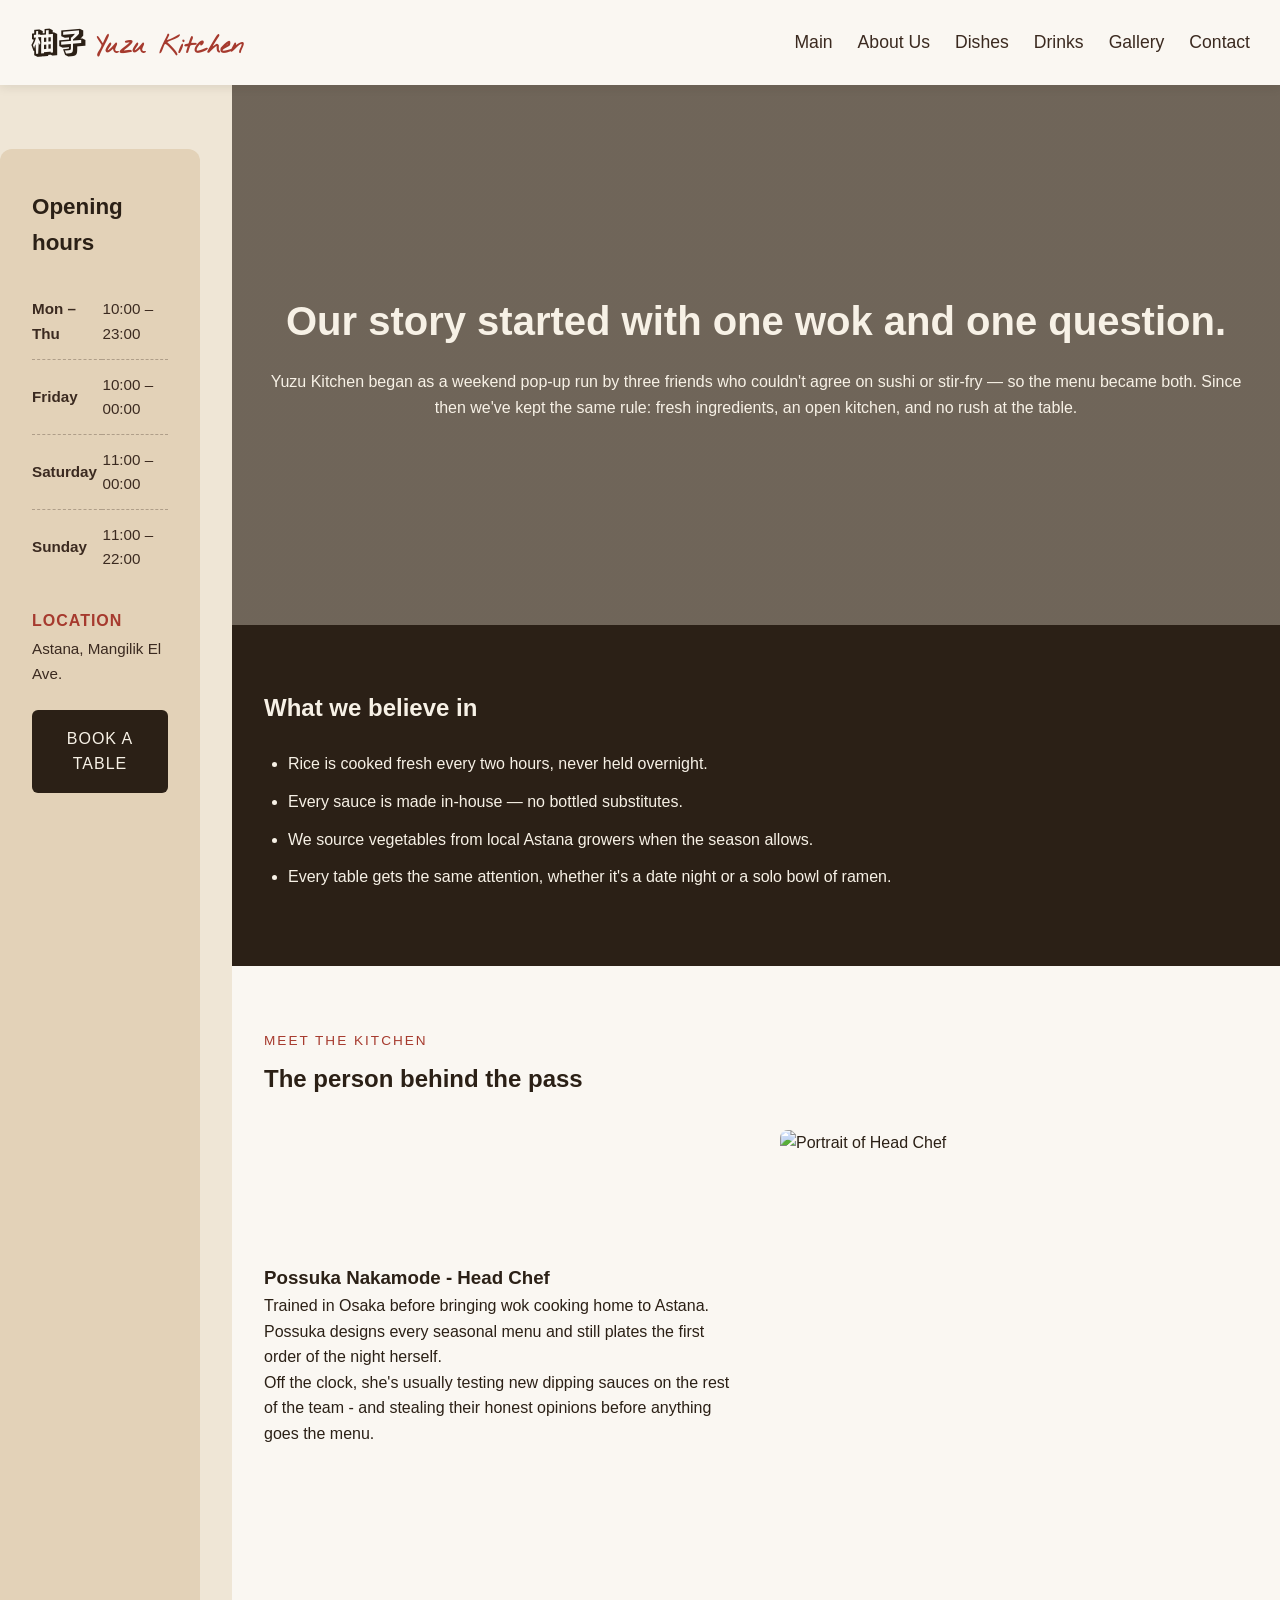
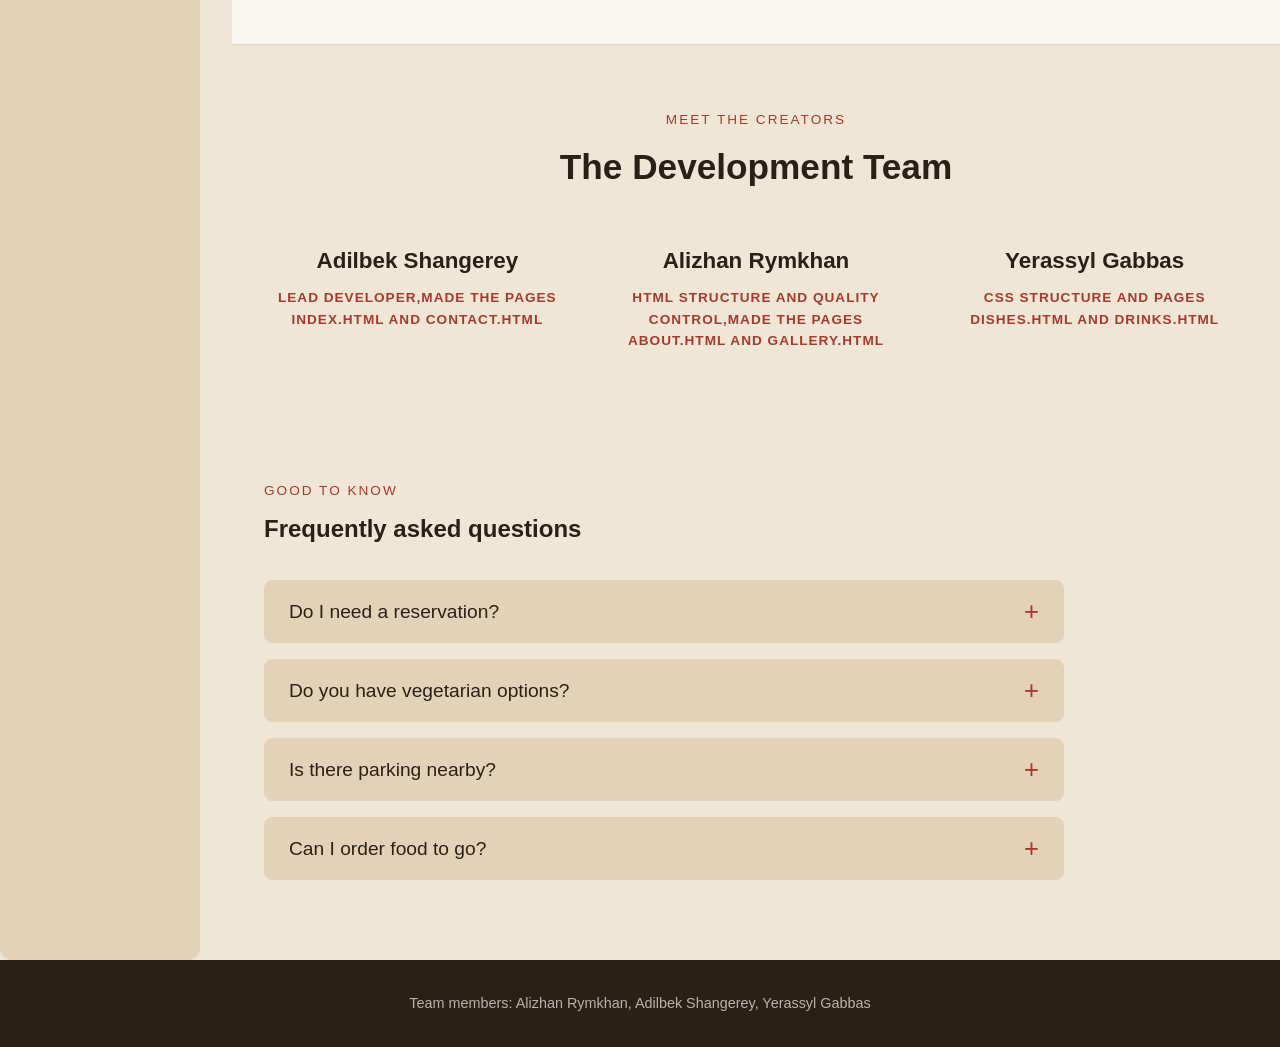
==== about.html @ e1383806 "Co-authored-by: Trousers <gabbaserasyl123-dev@users.noreply.github.com> Co-authored-by: staryiyo <st" ====
<!DOCTYPE html>
<html lang="en">
<head>
    <meta charset="UTF-8">
    <meta name="viewport" content="width=device-width, initial-scale=1.0">
    <title>About us - Yuzu Kitchen</title>
    <link rel="preconnect" href="https://fonts.googleapis.com">
    <link rel="preconnect" href="https://fonts.gstatic.com" crossorigin>
    <link href="https://fonts.googleapis.com/css2?family=BJCree:wght@400;500;600;700&family=Nothing+You+Could+Do&family=Rampart+One&display=swap" rel="stylesheet">
    <link rel="stylesheet" href="css/style.css">
</head>
<body class="has-sidebar">
    <header id="main-header">
        <div>
        <h1 id="kanji">柚子</h1>
        <h1 id="yuzu">Yuzu Kitchen</h1>
        </div>
        <nav>
            <a href="index.html">Main</a>
            <a href="about.html">About Us</a>
            <a href="Dishes.html">Dishes</a>
            <a href="Drinks.html">Drinks</a>
            <a href="gallery.html">Gallery</a>
            <a href="contact.html">Contact</a>
        </nav>
    </header>
    <aside class="sidebar">
        <div class="sidebar-content">
            <h2>Opening hours</h2>
            <table class="hours-table">
                <tr><td>Mon – Thu</td><td>10:00 – 23:00</td></tr>
                <tr><td>Friday</td><td>10:00 – 00:00</td></tr>
                <tr><td>Saturday</td><td>11:00 – 00:00</td></tr>
                <tr><td>Sunday</td><td>11:00 – 22:00</td></tr>
            </table>
            
            <div class="sidebar-info">
                <h3>Location</h3>
                <p>Astana, Mangilik El Ave.</p>
            </div>

            <a href="contact.html" class="sidebar-link">Book a table</a>
        </div>
    </aside>
    <main>
        <!--Hero-->
        <section class="section hero">
            <div class="container">
                <h1> 
                    Our story started with one wok and one question.
                </h1>
                <p> Yuzu Kitchen began as a weekend pop-up run by three friends who
                    couldn't agree on sushi or stir-fry — so the menu became both.
                    Since then we've kept the same rule: fresh ingredients, an open
                    kitchen, and no rush at the table.
                </p>
            </div>
        </section>

        <section class="section section--philosophy">
            <div class="container">
                <h2>
                    What we believe in
                </h2>
                <ul>
                    <li>Rice is cooked fresh every two hours, never held overnight.</li>
                    <li>Every sauce is made in-house — no bottled substitutes.</li>
                    <li>We source vegetables from local Astana growers when the season allows.</li>
                    <li>Every table gets the same attention, whether it's a date night or a solo bowl of ramen.</li>
                </ul>
            </div>
        </section>

        <section class="section section--chef">
            <div class="container">
                <p class="eyebrow"> Meet the kitchen</p>
                <h2> The person behind the pass </h2>

                <div class="chef-feature">
                    <div>
                        <h3>Possuka Nakamode - Head Chef </h3>
                        <p> Trained in Osaka before bringing wok cooking home to Astana.
                            Possuka designs every seasonal menu and still plates the first
                            order of the night herself.
                        </p>
                        <p> Off the clock, she's usually testing new dipping sauces on the
                            rest of the team - and stealing their honest opinions before
                            anything goes the menu.
                        </p>
                    </div>
                    <img src="https://img.jakpost.net/c/2020/04/08/2020_04_08_92239_1586333880._large.jpg" alt="Portrait of Head Chef">
                </div>
            </div>
        </section>
        <section class="section team-section">
            <div class="container">
                <p class="eyebrow" style="text-align: center;">Meet the Creators</p>
                <h2 class="team-title">The Development Team</h2>
                
                <div class="team-grid">
                    <div class="team-member">
                        <h3>Adilbek Shangerey</h3>
                        <p class="team-role">Lead Developer,Made the pages index.html and contact.html</p>
                    </div>
                    
                    <div class="team-member">
                        <h3>Alizhan Rymkhan</h3>
                        <p class="team-role">HTML Structure and Quality Control,made the pages about.html and gallery.html</p>
                    </div>
                    
                    <div class="team-member">
                        <h3>Yerassyl Gabbas</h3>
                        <p class="team-role">CSS structure and pages Dishes.html and Drinks.html</p>
                    </div>
                </div>
            </div>
        </section>
        <section class="section section--faq">
            <div class="container">
                <p class="eyebrow">Good to know</p>
                <h2>Frequently asked questions</h2>

                <div class="accordion">

                <div class="accordion-item">
                    <button class="accordion-header" aria-expanded="false">
                    Do I need a reservation?
                    </button>
                    <div class="accordion-content">
                    <p>Not before 6 pm. In the evening, especially on weekends, we recommend booking a table through the Contact page.</p>
                    </div>
                </div>

                <div class="accordion-item">
                    <button class="accordion-header" aria-expanded="false">
                    Do you have vegetarian options?
                    </button>
                    <div class="accordion-content">
                    <p>Yes. Most of our wok dishes and several rolls can be made fully vegetarian. Just tell your waiter.</p>
                    </div>
                </div>

                <div class="accordion-item">
                    <button class="accordion-header" aria-expanded="false">
                    Is there parking nearby?
                    </button>
                    <div class="accordion-content">
                    <p>There is a free parking lot right behind the building, plus street parking on the main road.</p>
                    </div>
                </div>

                <div class="accordion-item">
                    <button class="accordion-header" aria-expanded="false">
                    Can I order food to go?
                    </button>
                    <div class="accordion-content">
                    <p>Of course. Call us or order at the counter, and your food will be packed fresh.</p>
                    </div>
                </div>

                </div>
            </div>
        </section>
    </main>
    <footer id="site-footer">
    <div class="container">
        <p>Team members: Alizhan Rymkhan, Adilbek Shangerey, Yerassyl Gabbas</p>
    </div> 
    </footer> 
    <script src="script.js"></script>
</body>
</html>
---- css/style.css ----
/* style.css */

:root {
  --color-bg: #EFE6D6;
  --color-bg-card: #E3D2B8;
  --color-ink: #2B2016;
  --color-wood: #3B2A20;
  --color-cream: #F7F1E6;
  --color-accent: #A63A2E;
  --color-jade: #5C6E4A;
  --color-sand: #FAF7F2;
}

* {
  margin: 0;
  padding: 0;
  box-sizing: border-box;
}

/* Default Layout (No Sidebar) */

/* Popup Modal Styles */
.modal-overlay {
    display: none; /* Hidden by default */
    position: fixed;
    top: 0;
    left: 0;
    width: 100%;
    height: 100%;
    background-color: rgba(0, 0, 0, 0.65);
    z-index: 2000;
    justify-content: center;
    align-items: center;
    padding: 1rem;
    backdrop-filter: blur(4px);
}

.modal-overlay.active {
    display: flex; /* Displayed when 'active' class is added */
}

.modal-content {
    background-color: var(--color-sand);
    color: var(--color-ink);
    padding: 2.5rem;
    border-radius: 12px;
    max-width: 550px;
    width: 100%;
    position: relative;
    box-shadow: 0 15px 35px rgba(0, 0, 0, 0.3);
    max-height: 90vh;
    overflow-y: auto;
}

.close-btn {
    position: absolute;
    top: 15px;
    right: 20px;
    font-size: 28px;
    font-weight: bold;
    color: var(--color-ink);
    cursor: pointer;
    line-height: 1;
    transition: color 0.2s ease;
}

.close-btn:hover {
    color: var(--color-accent);
}

.reserve-btn {
    cursor: pointer;
    border: none;
    border-radius: 4px;
}

body {
  min-height: 100vh;
  display: grid;
  grid-template-columns: 1fr;
  grid-template-rows: auto 1fr auto;
  grid-template-areas:
    "header"
    "main"
    "footer";
  font-family: 'Andika', sans-serif;
  background-color: var(--color-bg);
  color: var(--color-ink);
  line-height: 1.6;
}

/* Alternative Theme Overrides */
body.alt-theme {
    --color-bg: #2B2016;
    --color-bg-card: #3B2A20;
    --color-sand: #1F1812;
    --color-ink: #F7F1E6;
    --color-wood: #EFE6D6;
}

/* Specific Layout  */
body.has-sidebar {
  grid-template-columns: 200px 1fr ;
  grid-template-areas:
    "header  header"
    "sidebar main"
    "footer  footer";
  column-gap: 2rem;
}

header { grid-area: header; }
aside  { grid-area: sidebar; }
main   { grid-area: main; min-width: 0; }
footer { grid-area: footer; }


/* layout */
.container {
  max-width: 1200px;
  margin: 0 auto;
  padding: 0 2rem;
}

.section {
  padding: 4rem 0;
}

.grid {
  display: grid;
  gap: 2rem;
}

.grid--2 {
  grid-template-columns: repeat(auto-fit, minmax(300px, 1fr));
}

.eyebrow {
  text-transform: uppercase;
  letter-spacing: 2px;
  font-size: 0.85rem;
  color: var(--color-accent);
  margin-bottom: 0.5rem;
}

/* Sidebar */
.sidebar {
  background-color: var(--color-bg-card);
  padding: 2.5rem 2rem;
  padding-left: 2rem;
  border-radius: 12px; 
  margin-top: 4rem; 
}

.sidebar-content {
  position: sticky;
  top: 120px; 
  display: flex;
  flex-direction: column;
  gap: 1.5rem; 
}

.sidebar h2, .sidebar h3 {
  font-family: 'BJCree', sans-serif;
  color: var(--color-ink);
  margin-bottom: 0;
}

.sidebar h2 {
  font-size: 1.4rem;
}

.sidebar h3 {
  font-size: 1rem;
  color: var(--color-accent);
  text-transform: uppercase;
  letter-spacing: 1px;
}

.sidebar-info p {
  color: var(--color-wood);
  font-size: 0.95rem;
  margin-top: 0.2rem;
}

.hours-table {
  width: 100%;
  border-collapse: collapse;
  color: var(--color-wood);
  font-size: 0.95rem;
}

.hours-table td {
  padding: 0.8rem 0;
  border-bottom: 1px dashed rgba(59, 42, 32, 0.3); 
}


.hours-table tr:last-child td {
  border-bottom: none;
}


.hours-table tr td:first-child {
  font-weight: bold;
}

.sidebar-link {
  display: block;
  text-align: center;
  text-decoration: none;
  font-family: 'BJCree', sans-serif;
  text-transform: uppercase;
  letter-spacing: 1px;
  background-color: var(--color-ink);
  color: var(--color-cream);
  padding: 1rem 1.5rem;
  border-radius: 6px;
  transition: background-color 0.3s ease, transform 0.2s ease;
}

.sidebar-link:hover {
  background-color: var(--color-accent);
  transform: translateY(-3px); 
}

/* Header and navbar */

/* Theme Toggle Button */
.theme-btn {
    background-color: var(--color-ink);
    color: var(--color-cream);
    border: none;
    padding: 0.4rem 0.9rem;
    border-radius: 4px;
    font-family: 'BJCree', sans-serif;
    font-size: 0.9rem;
    cursor: pointer;
    transition: background-color 0.3s ease, transform 0.2s ease;
}

.theme-btn:hover {
    background-color: var(--color-accent);
    transform: translateY(-2px);
}

#main-header {
  display: flex;
  position: sticky;
  top: 0;
  z-index: 1000;

  background-color: var(--color-sand);
  justify-content: space-between;
  align-items: center;

  
  
  padding: 15px 30px;
  height: 85px;
  box-shadow: 0 2px 10px rgba(43, 32, 22, 0.1);
}

#main-header div {
  display: flex;
  align-items: baseline;
  gap: 10px;
}

h1#kanji {
  font-family: 'Rampart One', sans-serif;
  font-size: 28px;
  color: var(--color-ink);
}

h1#yuzu {
  color: var(--color-accent);
  font-size: 24px;
  font-family: 'Nothing You Could Do', cursive;
}

nav {
  display: flex;
  gap: 25px;   
}

nav a {
  text-decoration: none;
  font-family: 'BJCree', sans-serif;
  color: var(--color-wood);
  font-size: 1.1rem;
  transition: color 0.3s ease;
}

nav a:hover {
  color: var(--color-accent);
}

/* hero */
.hero {
  min-height: 60vh;
  display: flex;
  align-items: center;
  background:
    linear-gradient(rgba(43, 32, 22, 0.65), rgba(43, 32, 22, 0.65)),
    url('https://d267qvt8mf7rfa.cloudfront.net/restaurant/263/mainImage.jpg') center/cover no-repeat;
  color: var(--color-cream);
  text-align: center;
}

.hero h1 {
  font-size: 2.5rem;
  margin-bottom: 1rem;
  font-family: 'BJCree', sans-serif;
}

/* index.html hero block main */

.main-block {
  display: flex;
  align-items: center;
  gap: 6rem;
  background: linear-gradient(180deg, var(--color-bg) 0%, var(--color-bg-card) 100%);
  padding: 2rem 2rem;
  flex-wrap: wrap;
}

.main-block-image img {
  max-width: 100%;
  height: auto;
  border-radius: 12px;
  box-shadow: 0 10px 30px rgba(43, 32, 22, 0.15);
}

#main-text-main-block {
  display: flex;
  flex-direction: column;
  align-items: flex-start; 
  max-width: 300px;
}

#main-text-main-block h2 {
  font-size: 4.5rem;
  font-family: 'Nothing You Could Do', cursive;
  color: var(--color-ink);
  line-height: 1.1;
  margin: 0.5rem 0 2rem 0;
}


#main-text-main-block h2 span {
  color: var(--color-accent);
  margin-left: 2rem; 
}

.reserve-btn {
  text-decoration: none;
  display: inline-block;
  font-family: 'BJCree', sans-serif;
  letter-spacing: 1px;
  padding: 1rem 2.5rem;
  text-transform: uppercase;
  font-size: 0.9rem;
}

/* Cards section */
.cards {
  padding: 25px;
  background-color: var(--color-sand);
}

.cards h2 {
  text-align: center;
  font-family: 'BJCree', sans-serif;
  color: var(--color-ink);
  margin-bottom: 1rem;
  font-size: 2.2rem;
}


.card-container {
  display: flex; 
  gap: 2.2rem; 
  justify-content: center;
  max-width: 1200px;
  margin: 0 auto;
}

.card {
  display: flex;
  flex-direction: column;
  background-color: var(--color-bg-card);
  padding: 10px;
  flex: 1;
  box-shadow: 0 4px 10px rgba(0, 0, 0, 0.05);
  border-radius: 12px;
  transition: transform 0.3s ease, box-shadow 0.5s ease;
}

.card img {
  width: 100%;
  height: 220px;
  object-fit: cover;
  align-self: center;
  border-radius: 12px;
}

.card h3 {
  font-family: 'BJCree', sans-serif;
  color: var(--color-ink);
  padding: 1.5rem 1.5rem 0.5rem;
  font-size: 1.5rem;
}

.card p {
  padding: 0 1.5rem 1.5rem;
  color: var(--color-wood);
}

.card a {
    text-decoration: none;
    margin: 0 1.5rem 1.5rem;
}

.card button {
    width: 100%;
    padding: 0.8rem 1.5rem;
    background-color: var(--color-ink);
    color: var(--color-cream);
    border: none;
    border-radius: 4px;
    font-family: 'BJCree', sans-serif;
    font-size: 1rem;
    cursor: pointer;
    transition: background-color 0.3s;
}

.card:hover {
  transform: translateY(-10px);
  box-shadow: 0 15px 25px rgba(0, 0, 0, 0.25);
}

/*  Content */
.section--philosophy {
  background-color: var(--color-ink);
  color: var(--color-cream);
}

.section--philosophy h2 {
  margin-bottom: 1.5rem;
  font-family: 'BJCree', sans-serif;
}

.section--philosophy ul {
  padding-left: 1.5rem;
}

.section--philosophy li {
  margin-bottom: 0.75rem;
}

.section--chef {
  background-color: var(--color-sand);
}

.section--chef h2 {
  margin-bottom: 2rem;
  font-family: 'BJCree', sans-serif;
}

/* FAQ accordion */
.section--faq {
  background-color: var(--color-bg);
}

.section--faq h2 {
  font-family: 'BJCree', sans-serif;
  margin-bottom: 2rem;
}

.accordion {
  max-width: 800px;
}

.accordion-item {
  background-color: var(--color-sand);
  border: 1px solid var(--color-bg-card);
  border-radius: 8px;
  margin-bottom: 1rem;
  overflow: hidden;
}

.accordion-header {
  display: flex;
  justify-content: space-between;
  align-items: center;
  width: 100%;
  padding: 1rem 1.5rem;
  background-color: var(--color-bg-card);
  color: var(--color-ink);
  border: none;
  font-family: 'BJCree', sans-serif;
  font-size: 1.2rem;
  text-align: left;
  cursor: pointer;
  transition: background-color 0.3s;
}

.accordion-header:hover {
  background-color: #d6c1a1;
}

.accordion-header:focus-visible {
  outline: 2px solid var(--color-accent);
  outline-offset: -2px;
}

.accordion-header::after {
  content: "+";
  font-size: 1.6rem;
  color: var(--color-accent);
  transition: transform 0.3s ease;
}

.accordion-item.active .accordion-header::after {
  transform: rotate(45deg);   /* "+" превращается в "×" */
}

.accordion-content {
  max-height: 0;
  overflow: hidden;
  transition: max-height 0.4s ease;
}

.accordion-content p {
  padding: 1.25rem 1.5rem;
  color: var(--color-wood);
}

.chef-feature {
  display: grid;
  grid-template-columns: 1fr 1fr;
  gap: 3rem;
  align-items: center;
}

.chef-feature img {
  width: 100%;
  height: 450px;
  object-fit: cover;
  border-radius: 8px;
}

.reasons {
  background-color: var(--color-sand);
  padding: 4rem 2rem;
  text-align: center;
}

.reasons h2 {
  font-family: 'BJCree', sans-serif;
  margin-bottom: 2rem;
  color: var(--color-ink);
}

.reasons ul {
  list-style: none;
  display: grid;
  grid-template-columns: repeat(auto-fit, minmax(200px, 1fr));
  gap: 2rem;
  max-width: 1000px;
  margin: 0 auto;
}

/* Gallery */

.gallery-stack {
  display: grid;
  grid-template-columns: repeat(3, 1fr);
  grid-template-rows: repeat(3, 250px);
  gap: 2rem;
}

.gallery-item {
  position: relative;
  overflow: hidden;
  border-radius: 8px;
}

.gallery-item img {
  width: 100%;
  height: 100%;
  object-fit: cover;
  display: block;
}

.gallery-caption {
  position: absolute;
  inset: 0;
  display: flex;
  align-items: flex-end;
  background: linear-gradient(to top, rgba(43, 32, 22, 0.85), rgba(43, 32, 22, 0) 60%);
  opacity: 0;
  transition: opacity 0.3s ease;
}

.gallery-caption p {
  color: var(--color-cream);
  font-size: 0.9rem;
  font-style: italic;
  padding: 1rem;
  margin: 0;
}

.gallery-item:hover .gallery-caption {
  opacity: 1;
}


/* Menu sections */
.DishesDrinks-title {
  font-family: 'Rampart One', sans-serif;
  font-size: 50px;
  color: var(--color-ink);
  text-align: center;
  margin-top: 20px;
}

details {
  background-color: var(--color-sand);
  color: var(--color-ink);
  margin-bottom: 1rem;
  border-radius: 8px;
  overflow: hidden;
  border: 1px solid var(--color-bg-card);
}

summary {
  background-color: var(--color-bg-card);
  color: var(--color-ink);
  font-size: 1.5rem;
  padding: 1rem 1.5rem;
  cursor: pointer;
  font-family: 'BJCree', sans-serif;
  transition: background-color 0.3s;
}



summary:hover {
  background-color: #d6c1a1;
}

.Menumenu {
  display: flex;
  justify-content: space-between;
  align-items: center;
  padding: 1rem 1.5rem;
  border-bottom: 1px solid var(--color-bg);
}

.Menumenu img {
  border-radius: 50%;
  object-fit: cover;
  height: 80px;
  width: 120px;
}

/* Contact.html */
.contact-main {
    position: relative;
    display: flex;
    justify-content: center;
    align-items: center;
    min-height: 80vh; 
    overflow: hidden; 
    padding: 4rem 2rem;
}

.contact-bg-img {
    position: absolute;
    top: 0;
    left: 0;
    width: 100%;
    height: 100%;
    object-fit: cover;
    filter: blur(8px); 
    transform: scale(1.1); 
    z-index: -1; 
}


.booking-block {
    position: relative;
    z-index: 1;
    text-align: left;
    width: 100%;
    max-width: 700px;
    padding: 3rem;
    background-color: rgba(250, 247, 242, 0.92); 
    border-radius: 12px;
    box-shadow: 0 15px 35px rgba(0, 0, 0, 0.25); 
    backdrop-filter: blur(4px);
}

.booking-block h2 {
    display: flex;
    flex-direction: column;
    align-items: center; 
    text-align: center;
    width: 100%;
    font-family: 'BJCree', sans-serif;
    margin-bottom: 0.5rem;
    color: var(--color-ink);
}

.booking-block p {
    padding-bottom: 25px;
    color: var(--color-wood);
}

.form-group {
    margin-bottom: 1.5rem;
}

.form-control:focus {
  outline: none;
  border-color: var(--color-accent);
  box-shadow: 0 0 5px rgba(166, 58, 46, 0.3);
}

.form-group label {
    display: block;
    margin-bottom: 0.5rem;
    font-weight: bold;
    color: var(--color-wood);
}

.form-control {
    width: 100%;
    padding: 0.75rem;
    border: 1px solid var(--color-bg-card);
    border-radius: 4px;
    background-color: #fff;
    font-family: inherit;
}

.submit-btn {
    background-color: var(--color-ink);
    color: var(--color-cream);
    border: none;
    padding: 1rem 2rem;
    font-size: 1.1rem;
    border-radius: 4px;
    cursor: pointer;
    transition: background-color 0.3s;
}

.submit-btn:hover {
    background-color: var(--color-accent);
}

/* universal about the team section */

.team-section {
    background-color: var(--color-bg); 
    padding: 4rem 0;
    border-top: 1px solid rgba(43, 32, 22, 0.08);
}
.team-title {
    text-align: center;
    font-family: 'BJCree', sans-serif;
    color: var(--color-ink);
    margin-bottom: 3rem;
    font-size: 2.2rem;
}
.team-grid {
    display: grid;
    grid-template-columns: repeat(auto-fit, minmax(250px, 1fr));
    gap: 2rem;
    text-align: center;
}

.team-member h3 {
    font-family: 'BJCree', sans-serif;
    color: var(--color-ink);
    margin-bottom: 0.5rem;
    font-size: 1.4rem;
}
.team-role {
    color: var(--color-accent);
    font-weight: 700;
    font-size: 0.85rem;
    text-transform: uppercase;
    letter-spacing: 1px;
}

/* footer */
#site-footer {
  background-color: var(--color-ink);
  color: var(--color-cream);
  padding: 2rem 0;
  text-align: center;
  margin-top: auto;
}

#site-footer p {
  font-size: 0.9rem;
  color: rgba(247, 241, 230, 0.7);
}

/* adjustments */
@media (max-width: 768px) {
  #main-header {
    flex-direction: column;
    height: auto;
    gap: 15px;
    padding: 15px;
  }
  
  .chef-feature, .grid--2 {
    grid-template-columns: 1fr;
  }
  
  #main-text-main-block {
    font-size: 2.5rem;
  }
}

@media (max-width: 768px) {
  .gallery-stack {
    grid-template-columns: repeat(2, 1fr);
    grid-template-rows: repeat(5, 200px);
  }
}

@media (max-width: 480px) {
  .gallery-stack {
    grid-template-columns: 1fr;
    grid-template-rows: repeat(9, 220px);
  }
}
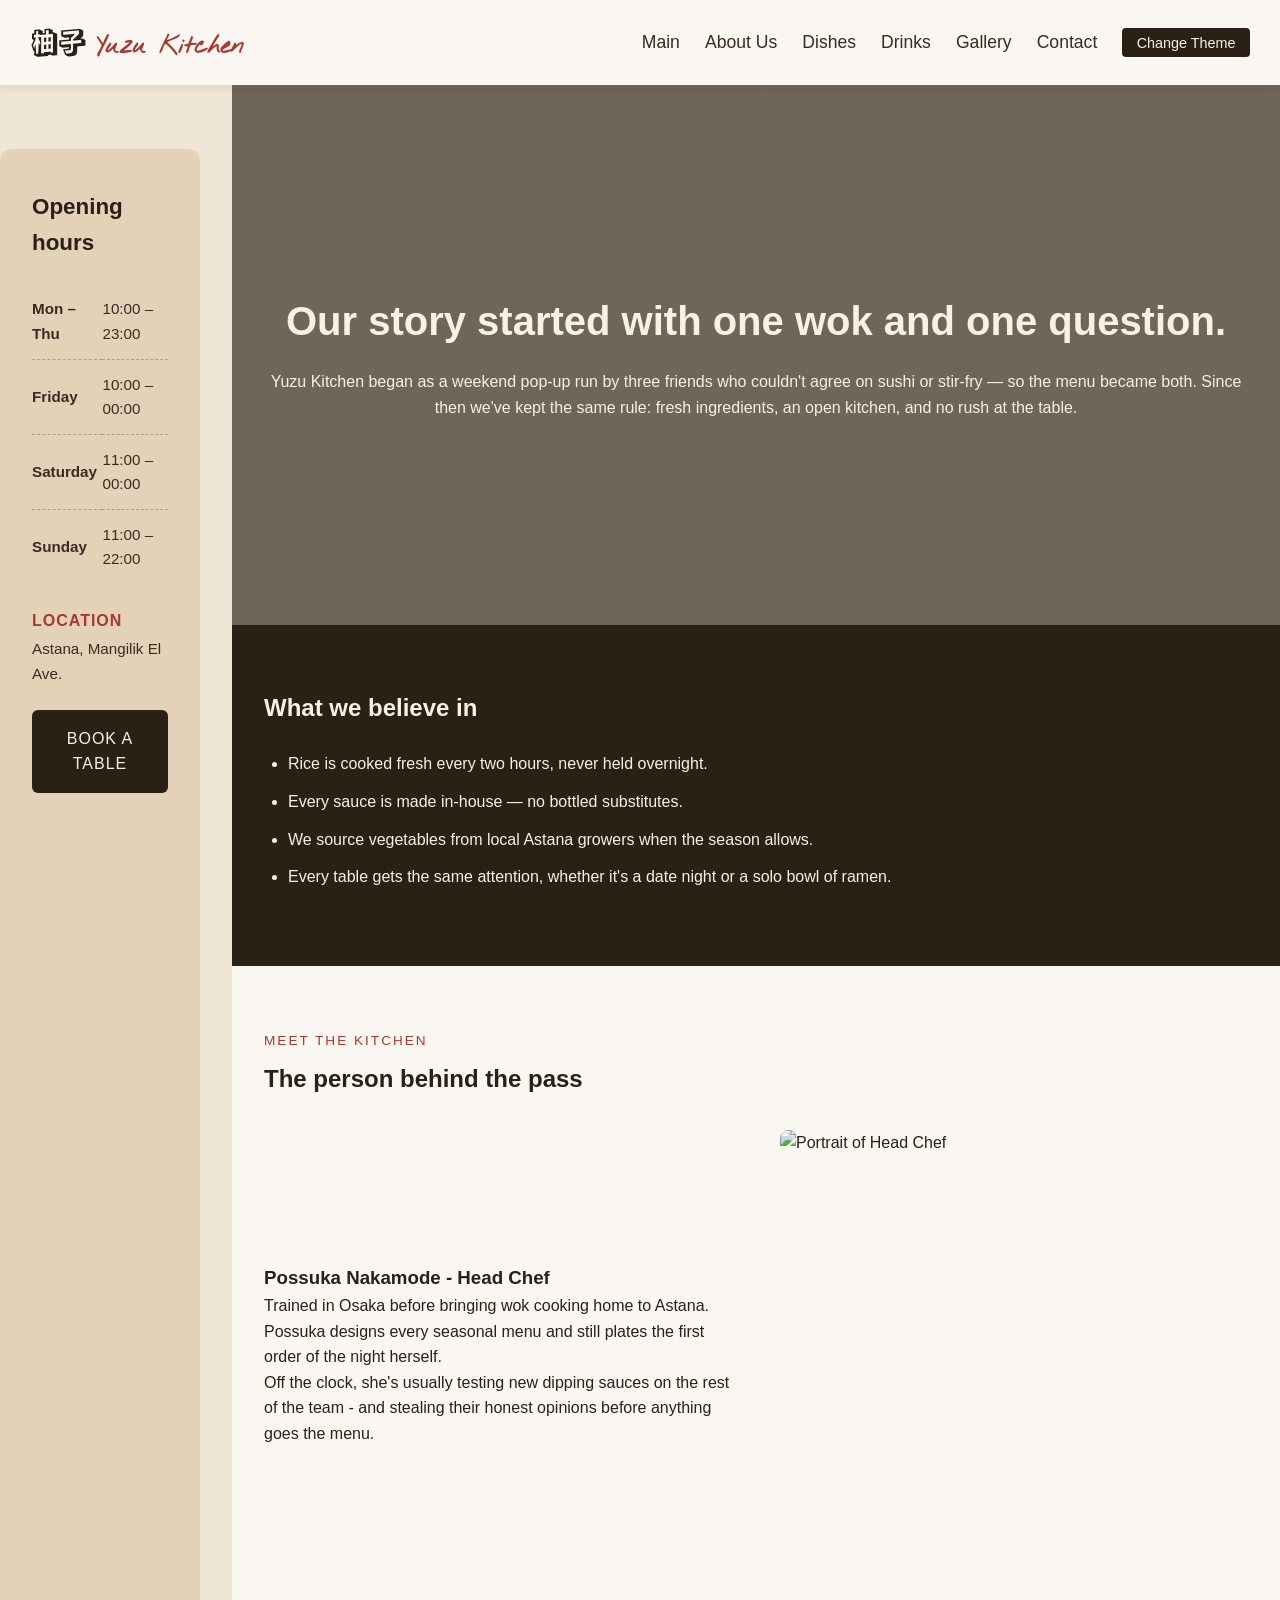
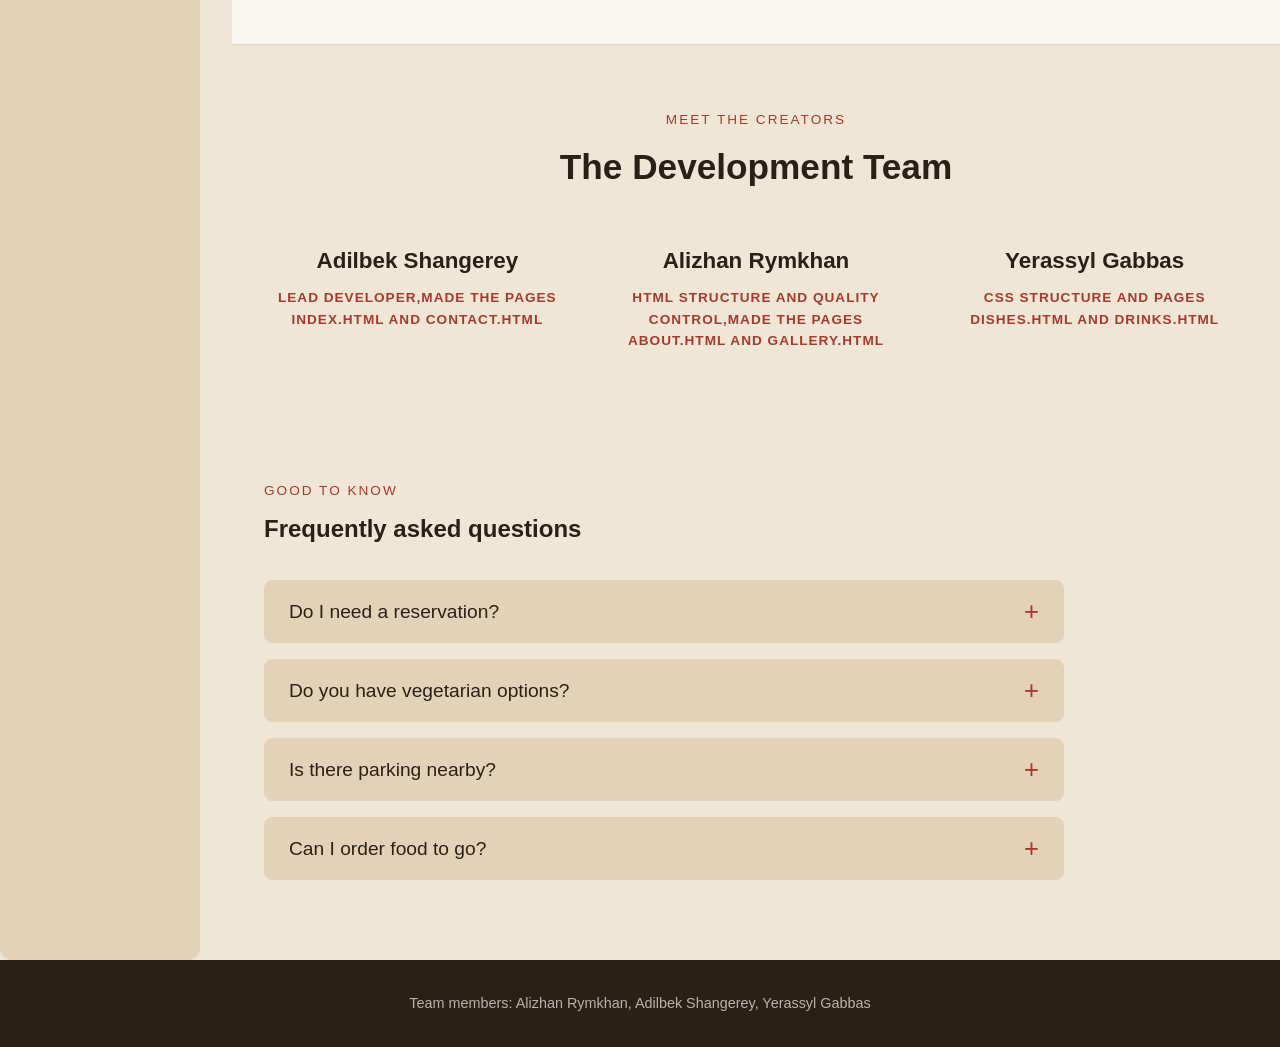
==== commit b5a97bf6: "assignment 4" ====
--- a/about.html
+++ b/about.html
@@ -22,6 +22,7 @@
             <a href="Drinks.html">Drinks</a>
             <a href="gallery.html">Gallery</a>
             <a href="contact.html">Contact</a>
+            <button id="bg-toggle-btn" class="theme-btn">Change Theme</button>
         </nav>
     </header>
     <aside class="sidebar">
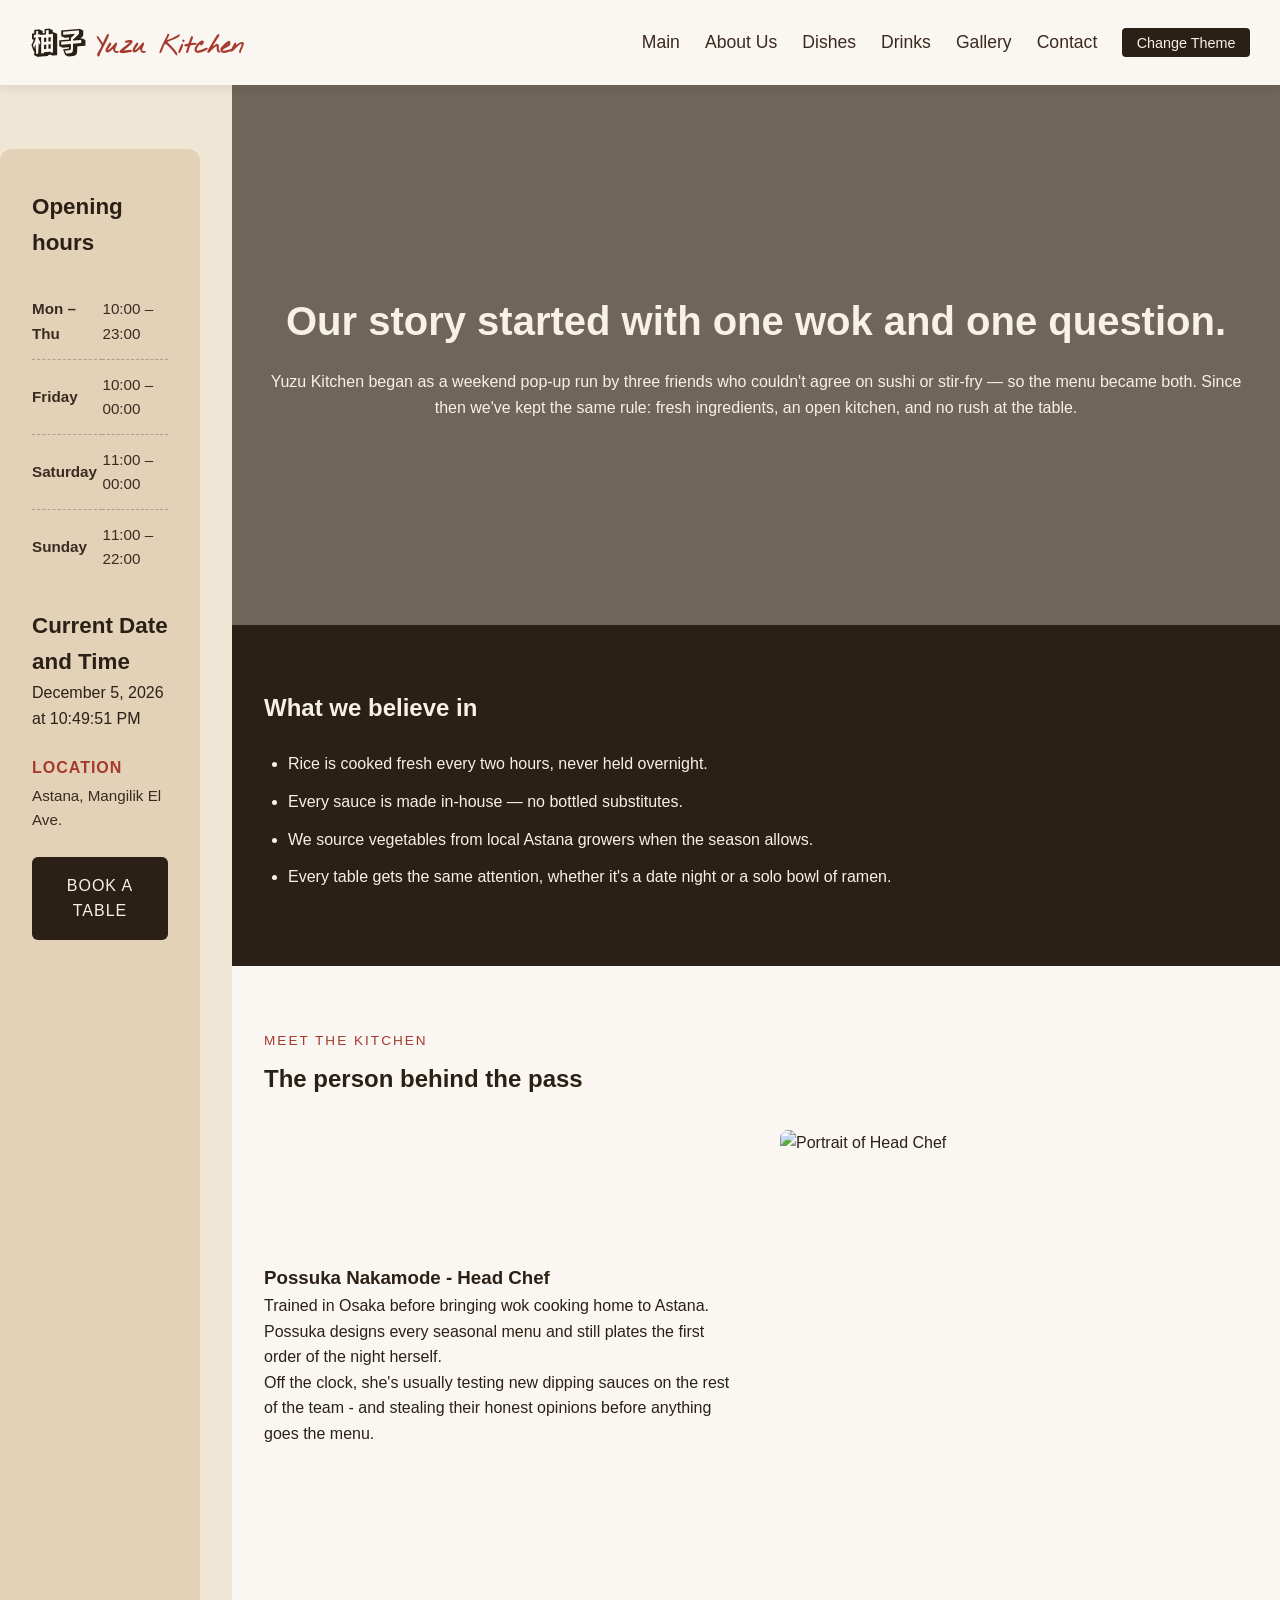
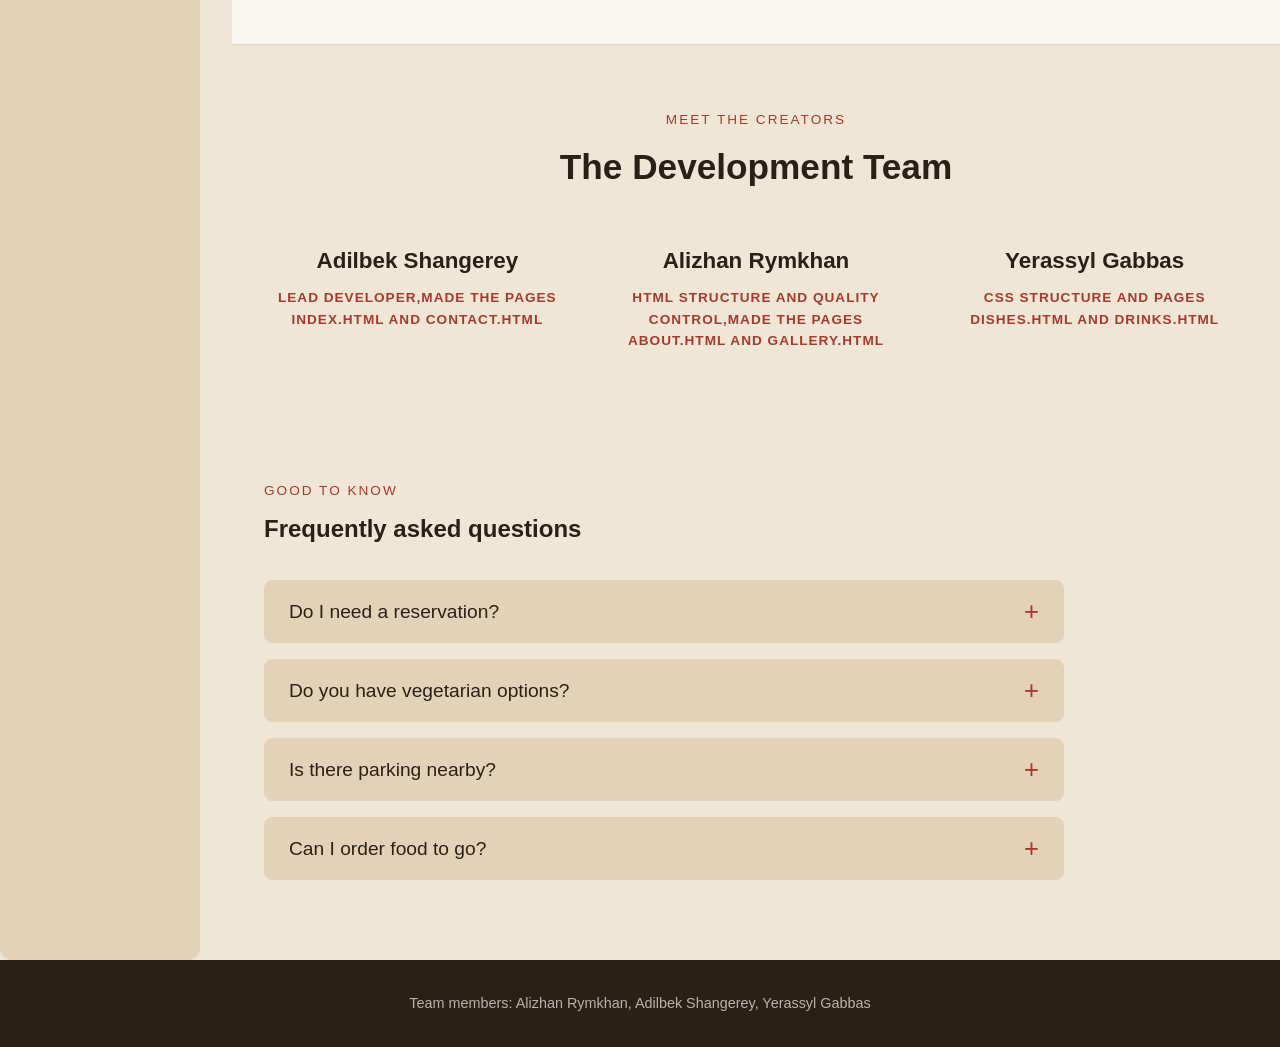
==== commit 9820bc47: "assignment 5" ====
--- a/about.html
+++ b/about.html
@@ -34,7 +34,10 @@
                 <tr><td>Saturday</td><td>11:00 – 00:00</td></tr>
                 <tr><td>Sunday</td><td>11:00 – 22:00</td></tr>
             </table>
-            
+            <div id="date-time-block">
+            <h2>Current Date and Time</h2>
+            <p id="date-time"></p>
+            </div>
             <div class="sidebar-info">
                 <h3>Location</h3>
                 <p>Astana, Mangilik El Ave.</p>
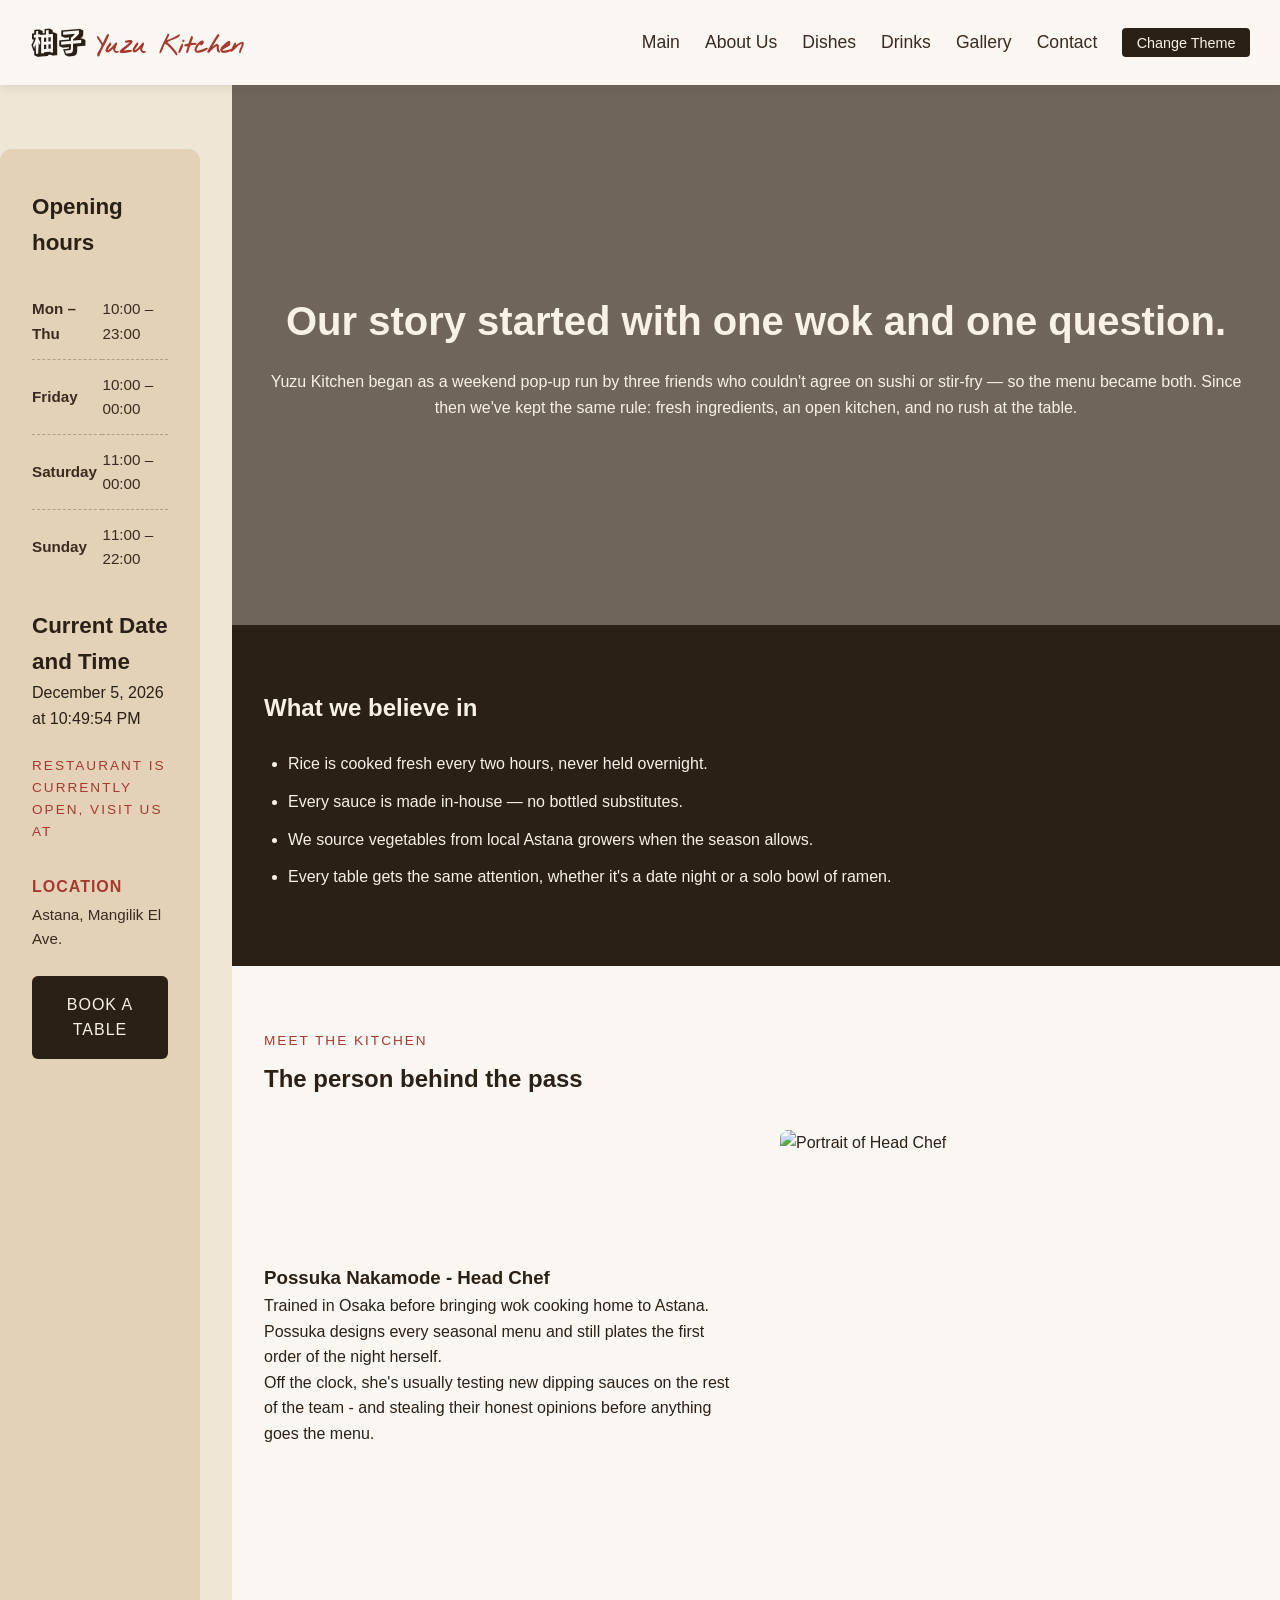
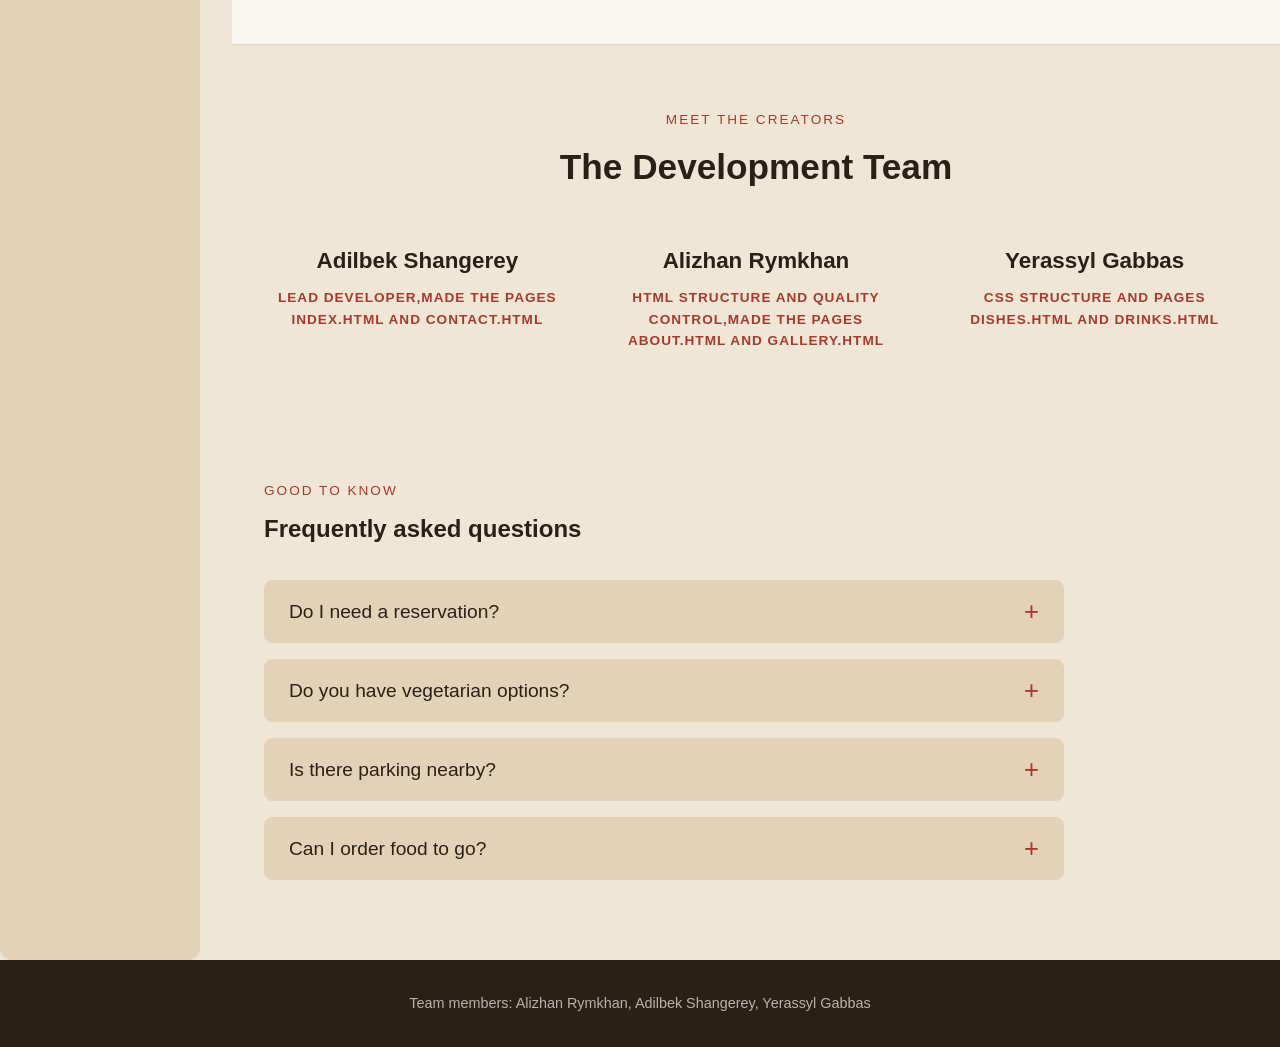
==== commit 6249a957: "committt" ====
--- a/about.html
+++ b/about.html
@@ -38,6 +38,7 @@
             <h2>Current Date and Time</h2>
             <p id="date-time"></p>
             </div>
+            <p id="status-banner" class="eyebrow"></p>
             <div class="sidebar-info">
                 <h3>Location</h3>
                 <p>Astana, Mangilik El Ave.</p>
--- a/css/style.css
+++ b/css/style.css
@@ -1,6 +1,7 @@
 /* style.css */
 
 :root {
+  color-scheme: light;
   --color-bg: #EFE6D6;
   --color-bg-card: #E3D2B8;
   --color-ink: #2B2016;
@@ -9,6 +10,25 @@
   --color-accent: #A63A2E;
   --color-jade: #5C6E4A;
   --color-sand: #FAF7F2;
+
+  /* Button colors */
+  --color-btn-bg: #2B2016;
+  --color-btn-text: #F7F1E6;
+
+  /* Footer & philosophy section colors */
+  --color-footer-bg: #2B2016;
+  --color-footer-text: #F7F1E6;
+  --color-philosophy-bg: #2B2016;
+  --color-philosophy-text: #F7F1E6;
+
+  /* Form & booking block */
+  --color-booking-bg: rgba(250, 247, 242, 0.92);
+  --color-input-bg: #ffffff;
+  --color-input-text: #2B2016;
+  --color-input-border: #E3D2B8;
+
+  /* Hover */
+  --color-hover-bg: #d6c1a1;
 }
 
 * {
@@ -90,12 +110,29 @@
 }
 
 /* Alternative Theme Overrides */
-body.alt-theme {
+body.alt-theme,
+body.dark-mode {
+    color-scheme: dark;
     --color-bg: #2B2016;
-    --color-bg-card: #3B2A20;
-    --color-sand: #1F1812;
+    --color-bg-card: #1F1812;
+    --color-sand: #3B2A20;
     --color-ink: #F7F1E6;
     --color-wood: #EFE6D6;
+
+    --color-btn-bg: #F7F1E6;
+    --color-btn-text: #2B2016;
+
+    --color-footer-bg: #18120C;
+    --color-footer-text: #F7F1E6;
+    --color-philosophy-bg: #1F1812;
+    --color-philosophy-text: #F7F1E6;
+
+    --color-booking-bg: rgba(43, 32, 22, 0.94);
+    --color-input-bg: #1F1812;
+    --color-input-text: #F7F1E6;
+    --color-input-border: #3B2A20;
+
+    --color-hover-bg: #2c1e15;
 }
 
 /* Specific Layout  */
@@ -211,15 +248,16 @@
   font-family: 'BJCree', sans-serif;
   text-transform: uppercase;
   letter-spacing: 1px;
-  background-color: var(--color-ink);
-  color: var(--color-cream);
+  background-color: var(--color-btn-bg);
+  color: var(--color-btn-text);
   padding: 1rem 1.5rem;
   border-radius: 6px;
-  transition: background-color 0.3s ease, transform 0.2s ease;
+  transition: background-color 0.3s ease, color 0.3s ease, transform 0.2s ease;
 }
 
 .sidebar-link:hover {
   background-color: var(--color-accent);
+  color: var(--color-cream);
   transform: translateY(-3px); 
 }
 
@@ -227,19 +265,20 @@
 
 /* Theme Toggle Button */
 .theme-btn {
-    background-color: var(--color-ink);
-    color: var(--color-cream);
+    background-color: var(--color-btn-bg);
+    color: var(--color-btn-text);
     border: none;
     padding: 0.4rem 0.9rem;
     border-radius: 4px;
     font-family: 'BJCree', sans-serif;
     font-size: 0.9rem;
     cursor: pointer;
-    transition: background-color 0.3s ease, transform 0.2s ease;
+    transition: background-color 0.3s ease, color 0.3s ease, transform 0.2s ease;
 }
 
 .theme-btn:hover {
     background-color: var(--color-accent);
+    color: var(--color-cream);
     transform: translateY(-2px);
 }
 
@@ -424,14 +463,19 @@
 .card button {
     width: 100%;
     padding: 0.8rem 1.5rem;
-    background-color: var(--color-ink);
-    color: var(--color-cream);
+    background-color: var(--color-btn-bg);
+    color: var(--color-btn-text);
     border: none;
     border-radius: 4px;
     font-family: 'BJCree', sans-serif;
     font-size: 1rem;
     cursor: pointer;
-    transition: background-color 0.3s;
+    transition: background-color 0.3s ease, color 0.3s ease;
+}
+
+.card button:hover {
+    background-color: var(--color-accent);
+    color: var(--color-cream);
 }
 
 .card:hover {
@@ -441,8 +485,8 @@
 
 /*  Content */
 .section--philosophy {
-  background-color: var(--color-ink);
-  color: var(--color-cream);
+  background-color: var(--color-philosophy-bg);
+  color: var(--color-philosophy-text);
 }
 
 .section--philosophy h2 {
@@ -506,7 +550,7 @@
 }
 
 .accordion-header:hover {
-  background-color: #d6c1a1;
+  background-color: var(--color-hover-bg);
 }
 
 .accordion-header:focus-visible {
@@ -647,7 +691,7 @@
 
 
 summary:hover {
-  background-color: #d6c1a1;
+  background-color: var(--color-hover-bg);
 }
 
 .Menumenu {
@@ -696,7 +740,7 @@
     width: 100%;
     max-width: 700px;
     padding: 3rem;
-    background-color: rgba(250, 247, 242, 0.92); 
+    background-color: var(--color-booking-bg); 
     border-radius: 12px;
     box-shadow: 0 15px 35px rgba(0, 0, 0, 0.25); 
     backdrop-filter: blur(4px);
@@ -738,25 +782,41 @@
 .form-control {
     width: 100%;
     padding: 0.75rem;
-    border: 1px solid var(--color-bg-card);
+    border: 1px solid var(--color-input-border);
     border-radius: 4px;
-    background-color: #fff;
+    background-color: var(--color-input-bg);
+    color: var(--color-input-text);
     font-family: inherit;
 }
 
+.form-control::placeholder {
+    color: var(--color-wood);
+    opacity: 0.7;
+}
+
+.form-control option {
+    background-color: var(--color-input-bg);
+    color: var(--color-input-text);
+}
+
+.form-control.input-error {
+    border-color: #e74c3c;
+}
+
 .submit-btn {
-    background-color: var(--color-ink);
-    color: var(--color-cream);
+    background-color: var(--color-btn-bg);
+    color: var(--color-btn-text);
     border: none;
     padding: 1rem 2rem;
     font-size: 1.1rem;
     border-radius: 4px;
     cursor: pointer;
-    transition: background-color 0.3s;
+    transition: background-color 0.3s ease, color 0.3s ease;
 }
 
 .submit-btn:hover {
     background-color: var(--color-accent);
+    color: var(--color-cream);
 }
 
 /* universal about the team section */
@@ -796,8 +856,8 @@
 
 /* footer */
 #site-footer {
-  background-color: var(--color-ink);
-  color: var(--color-cream);
+  background-color: var(--color-footer-bg);
+  color: var(--color-footer-text);
   padding: 2rem 0;
   text-align: center;
   margin-top: auto;
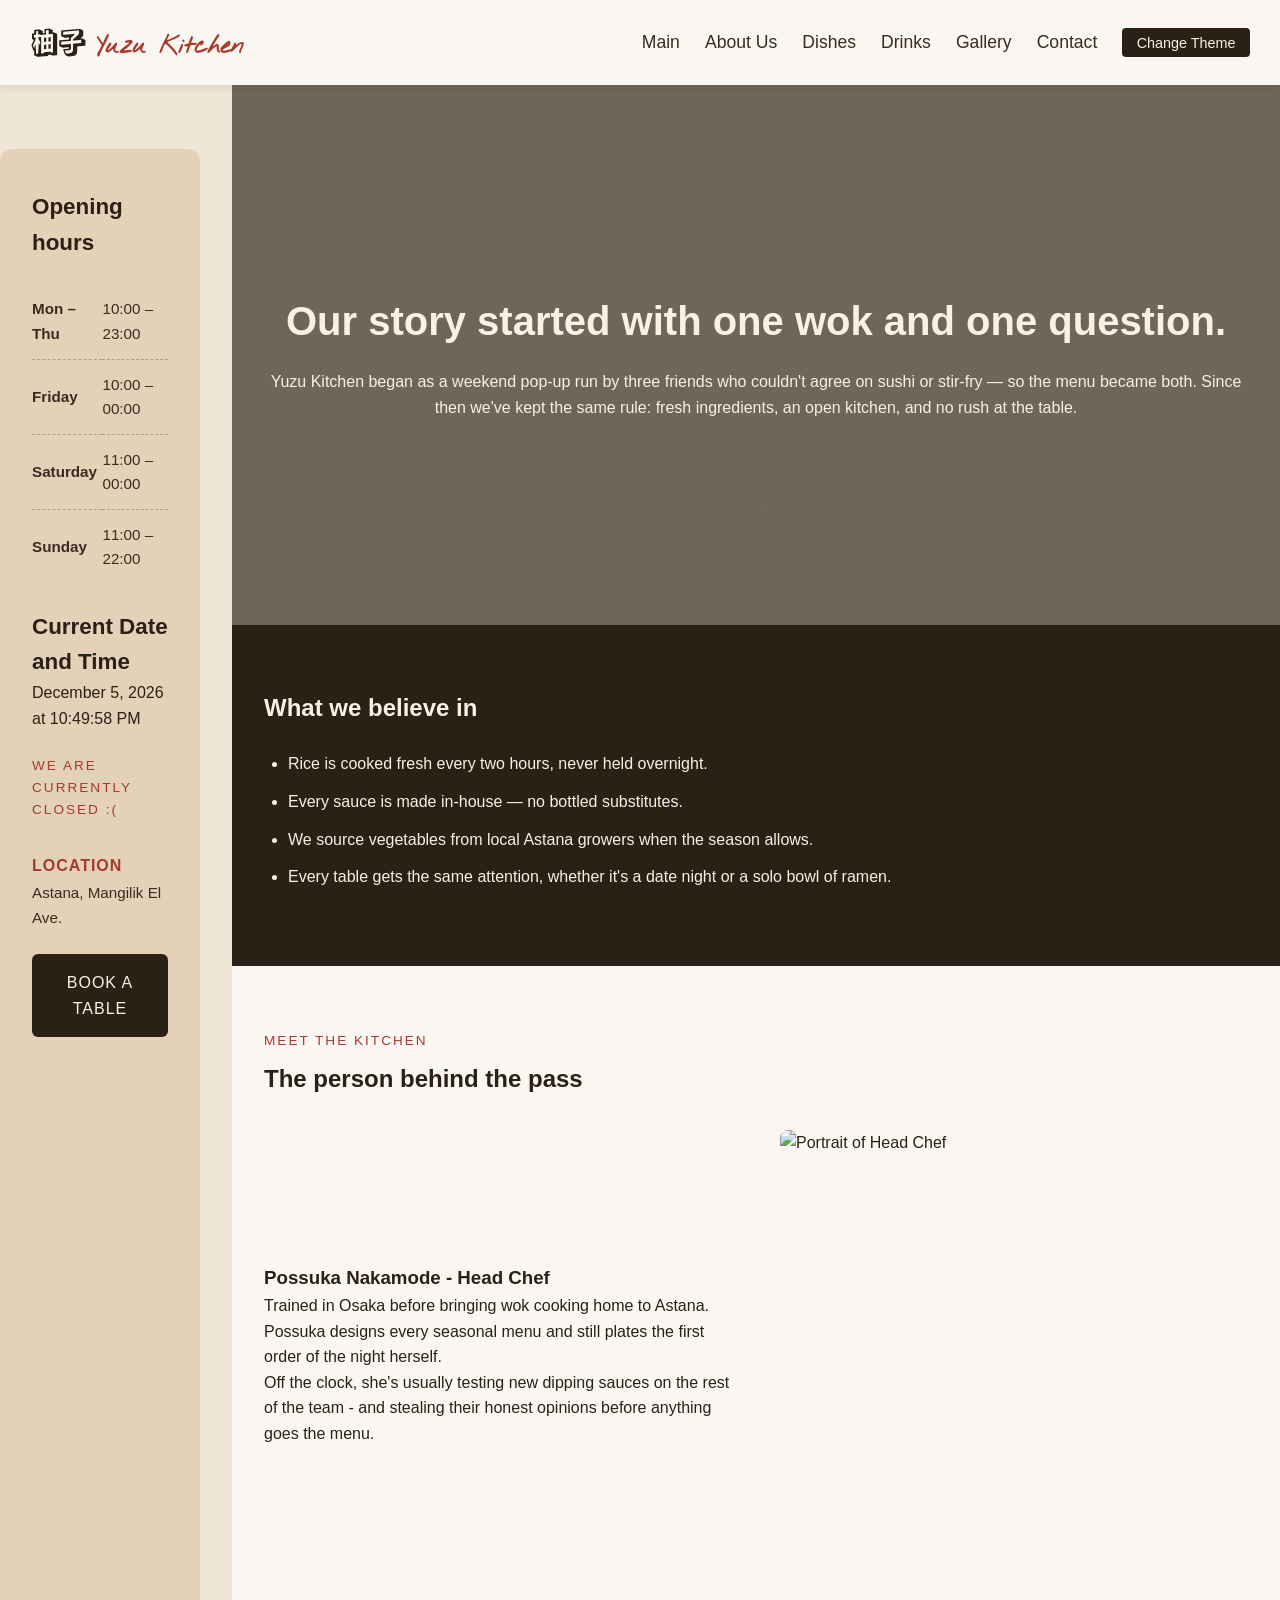
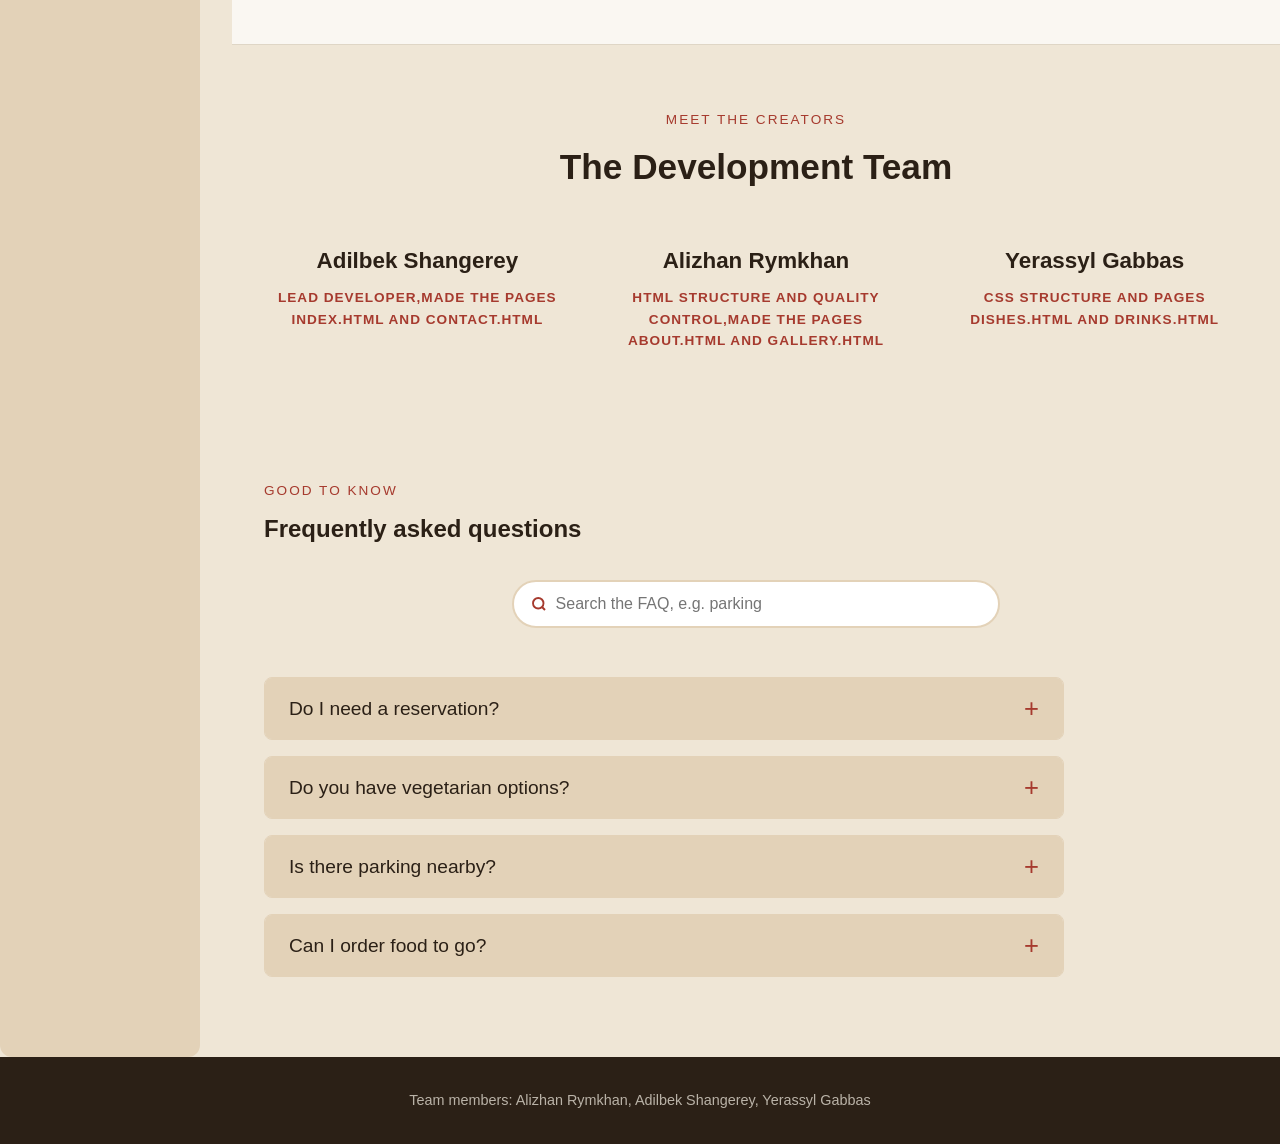
==== commit 1e83948f: "Little changes" ====
--- a/about.html
+++ b/about.html
@@ -8,6 +8,9 @@
     <link rel="preconnect" href="https://fonts.gstatic.com" crossorigin>
     <link href="https://fonts.googleapis.com/css2?family=BJCree:wght@400;500;600;700&family=Nothing+You+Could+Do&family=Rampart+One&display=swap" rel="stylesheet">
     <link rel="stylesheet" href="css/style.css">
+
+    <!-- Assignment 6: jQuery from CDN -->
+    <script src="https://code.jquery.com/jquery-4.0.0.min.js"></script>
 </head>
 <body class="has-sidebar">
     <header id="main-header">
@@ -125,6 +128,12 @@
                 <p class="eyebrow">Good to know</p>
                 <h2>Frequently asked questions</h2>
 
+                <!-- Assignment 6, Task 3: search highlighting -->
+                <div class="faq-search">
+                    <input type="text" id="faq-search-input" placeholder="Search the FAQ, e.g. parking" autocomplete="off" aria-label="Search the FAQ">
+                    <p id="faq-search-count" class="search-count"></p>
+                </div>
+
                 <div class="accordion">
 
                 <div class="accordion-item">
--- a/css/style.css
+++ b/css/style.css
@@ -898,4 +898,306 @@
     grid-template-columns: 1fr;
     grid-template-rows: repeat(9, 220px);
   }
-}+}
+
+/* =====================================================
+   Assignment 6 — jQuery features
+   ===================================================== */
+
+/* Task 4: scroll progress bar */
+#scroll-progress {
+  position: fixed;
+  top: 0;
+  left: 0;
+  height: 6px;
+  width: 0;
+  z-index: 3000;
+  background: linear-gradient(90deg, #f6d365, #fda085, #A63A2E, #5C6E4A, #f6d365);
+  background-size: 300% 100%;
+  animation: progress-shimmer 4s linear infinite;
+  border-radius: 0 6px 6px 0;
+  box-shadow: 0 0 10px rgba(253, 160, 133, 0.8);
+  transition: width 0.1s linear;
+}
+#scroll-progress::after {
+  content: "🍋";
+  position: absolute;
+  right: -10px;
+  top: -7px;
+  font-size: 16px;
+}
+#scroll-progress-label {
+  position: fixed;
+  bottom: 20px;
+  left: 20px;
+  z-index: 3000;
+  padding: 2px 10px;
+  border-radius: 999px;
+  font-size: 0.8rem;
+  font-weight: bold;
+  background: var(--color-btn-bg);
+  color: var(--color-btn-text);
+  opacity: 0.85;
+  display: none;
+}
+@keyframes progress-shimmer {
+  from { background-position: 0% 0; }
+  to   { background-position: 300% 0; }
+}
+
+/* Tasks 1-2: menu search + autocomplete */
+.menu-search,
+.faq-search {
+  position: relative;
+  max-width: 520px;
+  margin: 1rem auto 1.5rem;
+  padding: 0 16px;
+}
+.menu-search input,
+.faq-search input {
+  width: 100%;
+  box-sizing: border-box;
+  padding: 0.8rem 1rem 0.8rem 2.6rem;
+  font-size: 1rem;
+  border: 2px solid var(--color-input-border);
+  border-radius: 999px;
+  background: var(--color-input-bg) url("data:image/svg+xml,%3Csvg xmlns='http://www.w3.org/2000/svg' width='18' height='18' viewBox='0 0 24 24' fill='none' stroke='%23A63A2E' stroke-width='2.5'%3E%3Ccircle cx='11' cy='11' r='7'/%3E%3Cpath d='M20 20l-4-4'/%3E%3C/svg%3E") no-repeat 1rem center;
+  color: var(--color-input-text);
+  outline: none;
+  transition: border-color 0.2s ease, box-shadow 0.2s ease;
+}
+.menu-search input:focus,
+.faq-search input:focus {
+  border-color: var(--color-accent);
+  box-shadow: 0 0 0 4px rgba(166, 58, 46, 0.15);
+}
+.search-suggestions {
+  display: none;
+  position: absolute;
+  left: 16px;
+  right: 16px;
+  top: 3.4rem;
+  margin: 0;
+  padding: 0.3rem 0;
+  list-style: none;
+  background: var(--color-input-bg);
+  color: var(--color-input-text);
+  border: 1px solid var(--color-input-border);
+  border-radius: 12px;
+  box-shadow: 0 10px 25px rgba(0, 0, 0, 0.15);
+  z-index: 50;
+  max-height: 260px;
+  overflow-y: auto;
+}
+.search-suggestions li {
+  padding: 0.55rem 1.1rem;
+  cursor: pointer;
+  display: flex;
+  justify-content: space-between;
+  gap: 1rem;
+}
+.search-suggestions li small {
+  opacity: 0.6;
+}
+.search-suggestions li:hover,
+.search-suggestions li.active {
+  background: var(--color-hover-bg);
+}
+.search-suggestions li.no-results {
+  cursor: default;
+  opacity: 0.7;
+}
+.search-suggestions strong {
+  color: var(--color-accent);
+}
+.search-count {
+  text-align: center;
+  font-size: 0.9rem;
+  margin: 0.5rem 0 0;
+  min-height: 1.2em;
+  opacity: 0.8;
+}
+
+/* Task 3: search highlighting */
+mark.highlight {
+  background: linear-gradient(120deg, #ffe066 0%, #fda085 100%);
+  color: #2B2016;
+  padding: 0 2px;
+  border-radius: 3px;
+}
+
+/* Task 5: animated counter */
+.stats-section {
+  padding: 4rem 0;
+  background-color: var(--color-bg-card);
+}
+.stats-grid {
+  display: grid;
+  grid-template-columns: repeat(auto-fit, minmax(180px, 1fr));
+  gap: 1.5rem;
+  max-width: 1000px;
+  margin: 0 auto;
+  padding: 0 16px;
+}
+.stat {
+  text-align: center;
+  padding: 1.5rem 1rem;
+  border-radius: 12px;
+  background: var(--color-sand);
+  box-shadow: 0 6px 18px rgba(0, 0, 0, 0.08);
+}
+.stat-number {
+  display: block;
+  font-family: 'Rampart One', sans-serif;
+  font-size: 2.6rem;
+  color: var(--color-accent);
+}
+.stat p {
+  margin: 0.4rem 0 0;
+  color: var(--color-ink);
+}
+
+/* Task 6: loading spinner on submit */
+.spinner {
+  display: inline-block;
+  width: 1em;
+  height: 1em;
+  margin-right: 0.5em;
+  vertical-align: -0.15em;
+  border: 3px solid currentColor;
+  border-right-color: transparent;
+  border-radius: 50%;
+  animation: spin 0.7s linear infinite;
+}
+@keyframes spin {
+  to { transform: rotate(360deg); }
+}
+button:disabled,
+.submit-btn:disabled {
+  opacity: 0.7;
+  cursor: not-allowed;
+}
+
+/* Task 7: toast notifications */
+#toast-container {
+  position: fixed;
+  bottom: 20px;
+  right: 20px;
+  left: auto;
+  z-index: 4000;
+  display: flex;
+  flex-direction: column;
+  gap: 10px;
+  max-width: calc(100vw - 40px);
+}
+.toast {
+  display: none;
+  min-width: 240px;
+  max-width: 360px;
+  padding: 0.9rem 1.2rem;
+  border-radius: 10px;
+  color: #fff;
+  background: #2B2016;
+  border-left: 6px solid #5C6E4A;
+  box-shadow: 0 10px 25px rgba(0, 0, 0, 0.25);
+  font-size: 0.95rem;
+}
+.toast.toast-success { border-left-color: #6fcf73; }
+.toast.toast-info    { border-left-color: #f6d365; }
+.toast.toast-error   { border-left-color: #e74c3c; }
+.toast .toast-icon { margin-right: 0.5rem; }
+
+/* Task 8: copy to clipboard */
+.promo-box,
+.contact-info {
+  max-width: 520px;
+  margin: 2.5rem auto 0;
+  text-align: center;
+}
+.contact-info {
+  margin-top: 1.5rem;
+  text-align: left;
+}
+.contact-info h3 {
+  text-align: center;
+}
+.copy-snippet {
+  display: flex;
+  align-items: center;
+  gap: 0.6rem;
+  margin: 0.6rem auto;
+  padding: 0.5rem 0.6rem 0.5rem 1rem;
+  border: 2px dashed var(--color-accent);
+  border-radius: 10px;
+  background: var(--color-sand);
+  color: var(--color-ink);
+  max-width: 100%;
+  box-sizing: border-box;
+}
+.promo-box .copy-snippet {
+  display: inline-flex;
+}
+.copy-label {
+  font-weight: bold;
+  min-width: 4.5rem;
+}
+.copy-text {
+  flex: 1;
+  font-size: 1.05rem;
+  letter-spacing: 0.04em;
+  word-break: break-word;
+}
+.copy-btn {
+  position: relative;
+  border: none;
+  border-radius: 8px;
+  width: 2.4rem;
+  height: 2.4rem;
+  flex-shrink: 0;
+  cursor: pointer;
+  font-size: 1.2rem;
+  background: var(--color-btn-bg);
+  color: var(--color-btn-text);
+  transition: background-color 0.2s ease, transform 0.15s ease;
+}
+.copy-btn:hover { transform: scale(1.08); }
+.copy-btn.copied { background: #5C6E4A; color: #fff; }
+.copy-tooltip {
+  display: none;
+  position: absolute;
+  bottom: calc(100% + 8px);
+  right: 0;
+  white-space: nowrap;
+  padding: 0.3rem 0.6rem;
+  font-size: 0.8rem;
+  border-radius: 6px;
+  background: #2B2016;
+  color: #fff;
+  pointer-events: none;
+}
+.copy-tooltip::after {
+  content: "";
+  position: absolute;
+  top: 100%;
+  right: 0.9rem;
+  border: 5px solid transparent;
+  border-top-color: #2B2016;
+}
+
+/* Task 9: lazy loading */
+img.lazy {
+  opacity: 0;
+  min-height: 100%;
+  background: linear-gradient(90deg, var(--color-bg-card) 25%, var(--color-sand) 50%, var(--color-bg-card) 75%);
+  background-size: 200% 100%;
+  animation: lazy-shimmer 1.2s ease-in-out infinite;
+}
+.gallery-item:has(img.lazy) {
+  background: linear-gradient(90deg, var(--color-bg-card) 25%, var(--color-sand) 50%, var(--color-bg-card) 75%);
+  background-size: 200% 100%;
+  animation: lazy-shimmer 1.2s ease-in-out infinite;
+}
+@keyframes lazy-shimmer {
+  from { background-position: 200% 0; }
+  to   { background-position: -200% 0; }
+}
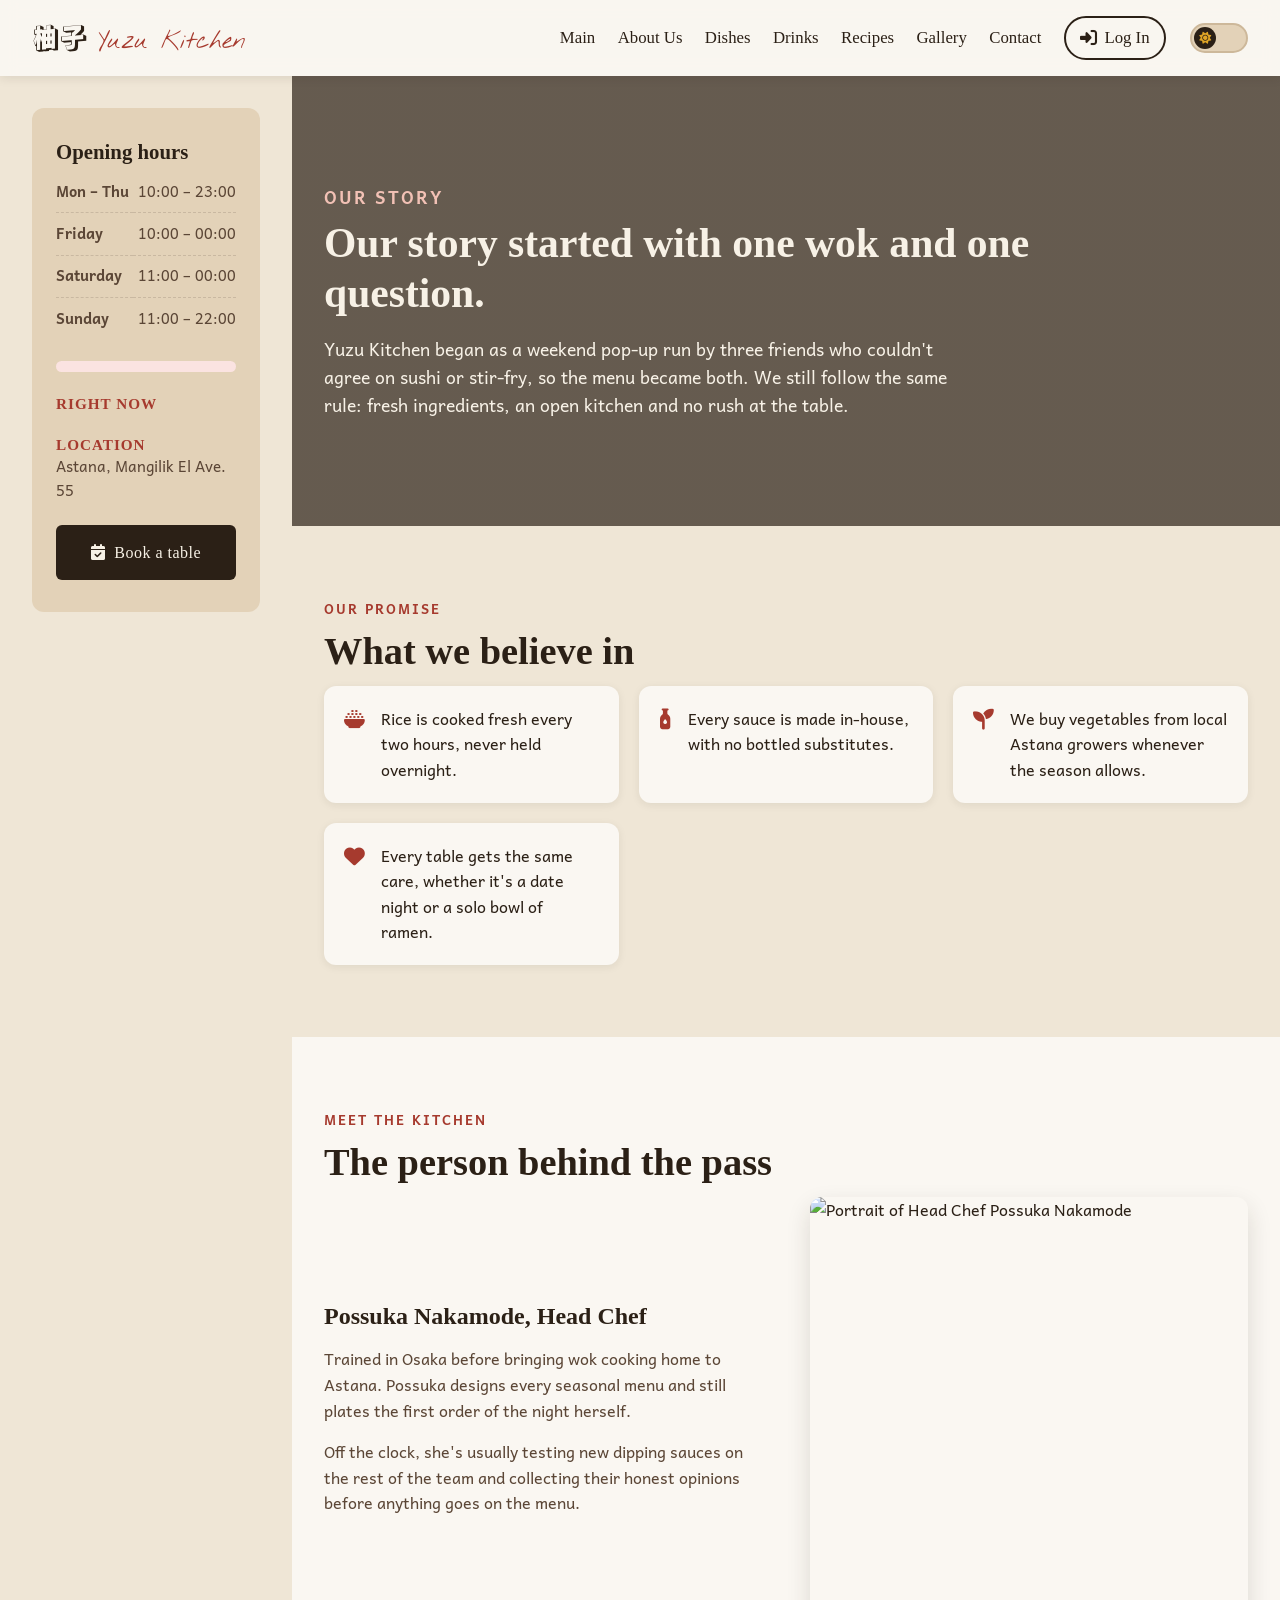
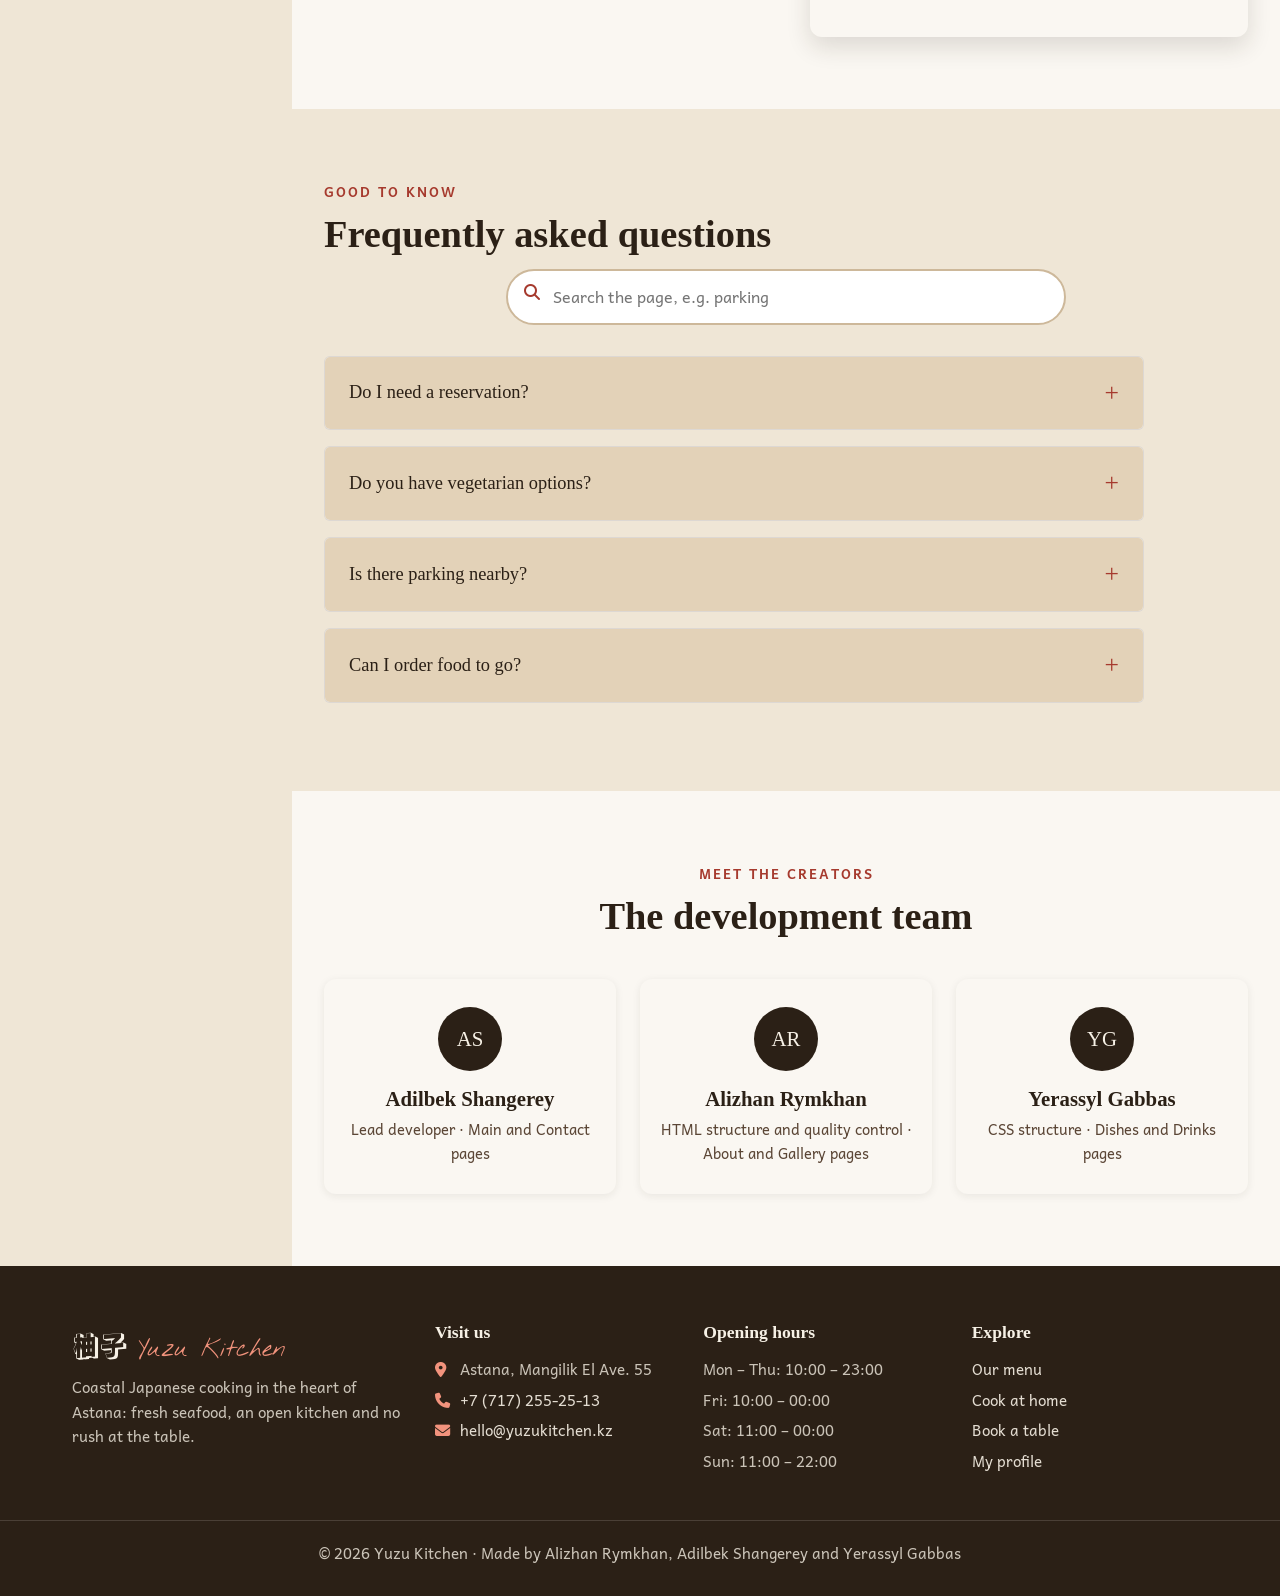
==== commit 9ee1d7cb: "comm" ====
--- a/about.html
+++ b/about.html
@@ -3,184 +3,214 @@
 <head>
     <meta charset="UTF-8">
     <meta name="viewport" content="width=device-width, initial-scale=1.0">
-    <title>About us - Yuzu Kitchen</title>
+    <meta name="description" content="The story of Yuzu Kitchen, our head chef, what we believe in and answers to common questions.">
+    <title>About Us · Yuzu Kitchen</title>
+    <link rel="icon" href="images/favicon.svg" type="image/svg+xml">
+
+    <!-- Fonts and icons -->
     <link rel="preconnect" href="https://fonts.googleapis.com">
     <link rel="preconnect" href="https://fonts.gstatic.com" crossorigin>
-    <link href="https://fonts.googleapis.com/css2?family=BJCree:wght@400;500;600;700&family=Nothing+You+Could+Do&family=Rampart+One&display=swap" rel="stylesheet">
+    <link href="https://fonts.googleapis.com/css2?family=Andika:ital,wght@0,400;0,700;1,400&family=BJCree:wght@400;600;700&family=Nothing+You+Could+Do&family=Rampart+One&display=swap" rel="stylesheet">
+    <link rel="stylesheet" href="https://cdnjs.cloudflare.com/ajax/libs/font-awesome/6.5.2/css/all.min.css">
+
     <link rel="stylesheet" href="css/style.css">
 
-    <!-- Assignment 6: jQuery from CDN -->
+    <!-- Applies the saved light / dark theme before the page is drawn -->
+    <script src="js/theme.js"></script>
+    <!-- jQuery (used by js/script.js) -->
     <script src="https://code.jquery.com/jquery-4.0.0.min.js"></script>
 </head>
 <body class="has-sidebar">
+    <a class="skip-link" href="#main">Skip to content</a>
+
     <header id="main-header">
-        <div>
-        <h1 id="kanji">柚子</h1>
-        <h1 id="yuzu">Yuzu Kitchen</h1>
-        </div>
-        <nav>
+        <a href="index.html" class="brand" aria-label="Yuzu Kitchen, home page">
+            <span class="brand-kanji" aria-hidden="true">柚子</span>
+            <span class="brand-name">Yuzu Kitchen</span>
+        </a>
+
+        <nav class="main-nav" id="main-nav" aria-label="Main">
             <a href="index.html">Main</a>
             <a href="about.html">About Us</a>
-            <a href="Dishes.html">Dishes</a>
-            <a href="Drinks.html">Drinks</a>
+            <a href="dishes.html">Dishes</a>
+            <a href="drinks.html">Drinks</a>
+            <a href="recipes.html">Recipes</a>
             <a href="gallery.html">Gallery</a>
             <a href="contact.html">Contact</a>
-            <button id="bg-toggle-btn" class="theme-btn">Change Theme</button>
+            <!-- Changes to the user's name after logging in (js/script.js) -->
+            <a href="login.html" class="nav-account" id="nav-account"><i class="fa-solid fa-right-to-bracket" aria-hidden="true"></i> Log In</a>
         </nav>
+
+        <button type="button" class="theme-switch" id="theme-switch" role="switch" aria-checked="false" aria-label="Dark mode">
+            <span class="theme-switch-track"><span class="theme-switch-thumb"><i class="fa-solid fa-sun" aria-hidden="true"></i></span></span>
+        </button>
+
+        <button type="button" class="nav-toggle" id="nav-toggle" aria-label="Open menu" aria-expanded="false" aria-controls="main-nav">
+            <span></span><span></span><span></span>
+        </button>
     </header>
-    <aside class="sidebar">
+
+    <aside class="sidebar" aria-label="Opening hours and location">
         <div class="sidebar-content">
-            <h2>Opening hours</h2>
-            <table class="hours-table">
-                <tr><td>Mon – Thu</td><td>10:00 – 23:00</td></tr>
-                <tr><td>Friday</td><td>10:00 – 00:00</td></tr>
-                <tr><td>Saturday</td><td>11:00 – 00:00</td></tr>
-                <tr><td>Sunday</td><td>11:00 – 22:00</td></tr>
-            </table>
-            <div id="date-time-block">
-            <h2>Current Date and Time</h2>
-            <p id="date-time"></p>
-            </div>
-            <p id="status-banner" class="eyebrow"></p>
-            <div class="sidebar-info">
+            <div>
+                <h2>Opening hours</h2>
+                <table class="hours-table">
+                    <tr><td>Mon – Thu</td><td>10:00 – 23:00</td></tr>
+                    <tr><td>Friday</td><td>10:00 – 00:00</td></tr>
+                    <tr><td>Saturday</td><td>11:00 – 00:00</td></tr>
+                    <tr><td>Sunday</td><td>11:00 – 22:00</td></tr>
+                </table>
+            </div>
+            <p id="status-banner" class="open-status"></p>
+            <div>
+                <h3>Right now</h3>
+                <p id="date-time"></p>
+            </div>
+            <div>
                 <h3>Location</h3>
-                <p>Astana, Mangilik El Ave.</p>
-            </div>
-
-            <a href="contact.html" class="sidebar-link">Book a table</a>
+                <p>Astana, Mangilik El Ave. 55</p>
+            </div>
+            <a href="contact.html" class="btn btn-primary btn-block"><i class="fa-solid fa-calendar-check" aria-hidden="true"></i> Book a table</a>
         </div>
     </aside>
-    <main>
-        <!--Hero-->
-        <section class="section hero">
-            <div class="container">
-                <h1> 
-                    Our story started with one wok and one question.
-                </h1>
-                <p> Yuzu Kitchen began as a weekend pop-up run by three friends who
-                    couldn't agree on sushi or stir-fry — so the menu became both.
-                    Since then we've kept the same rule: fresh ingredients, an open
-                    kitchen, and no rush at the table.
-                </p>
-            </div>
-        </section>
-
-        <section class="section section--philosophy">
-            <div class="container">
-                <h2>
-                    What we believe in
-                </h2>
-                <ul>
-                    <li>Rice is cooked fresh every two hours, never held overnight.</li>
-                    <li>Every sauce is made in-house — no bottled substitutes.</li>
-                    <li>We source vegetables from local Astana growers when the season allows.</li>
-                    <li>Every table gets the same attention, whether it's a date night or a solo bowl of ramen.</li>
+
+    <main id="main">
+        <section class="about-hero">
+            <div class="container">
+                <p class="eyebrow">Our story</p>
+                <h1>Our story started with one wok and one question.</h1>
+                <p>Yuzu Kitchen began as a weekend pop-up run by three friends who couldn't agree on sushi or stir-fry, so the menu became both. We still follow the same rule: fresh ingredients, an open kitchen and no rush at the table.</p>
+            </div>
+        </section>
+
+        <section class="section">
+            <div class="container">
+                <p class="eyebrow">Our promise</p>
+                <h2 class="section-title">What we believe in</h2>
+                <ul class="belief-list">
+                    <li><i class="fa-solid fa-bowl-rice" aria-hidden="true"></i><p>Rice is cooked fresh every two hours, never held overnight.</p></li>
+                    <li><i class="fa-solid fa-bottle-droplet" aria-hidden="true"></i><p>Every sauce is made in-house, with no bottled substitutes.</p></li>
+                    <li><i class="fa-solid fa-seedling" aria-hidden="true"></i><p>We buy vegetables from local Astana growers whenever the season allows.</p></li>
+                    <li><i class="fa-solid fa-heart" aria-hidden="true"></i><p>Every table gets the same care, whether it's a date night or a solo bowl of ramen.</p></li>
                 </ul>
             </div>
         </section>
 
-        <section class="section section--chef">
-            <div class="container">
-                <p class="eyebrow"> Meet the kitchen</p>
-                <h2> The person behind the pass </h2>
-
+        <section class="section section--surface">
+            <div class="container">
+                <p class="eyebrow">Meet the kitchen</p>
+                <h2 class="section-title">The person behind the pass</h2>
                 <div class="chef-feature">
                     <div>
-                        <h3>Possuka Nakamode - Head Chef </h3>
-                        <p> Trained in Osaka before bringing wok cooking home to Astana.
-                            Possuka designs every seasonal menu and still plates the first
-                            order of the night herself.
-                        </p>
-                        <p> Off the clock, she's usually testing new dipping sauces on the
-                            rest of the team - and stealing their honest opinions before
-                            anything goes the menu.
-                        </p>
-                    </div>
-                    <img src="https://img.jakpost.net/c/2020/04/08/2020_04_08_92239_1586333880._large.jpg" alt="Portrait of Head Chef">
-                </div>
-            </div>
-        </section>
-        <section class="section team-section">
-            <div class="container">
-                <p class="eyebrow" style="text-align: center;">Meet the Creators</p>
-                <h2 class="team-title">The Development Team</h2>
-                
+                        <h3>Possuka Nakamode, Head Chef</h3>
+                        <p>Trained in Osaka before bringing wok cooking home to Astana. Possuka designs every seasonal menu and still plates the first order of the night herself.</p>
+                        <p>Off the clock, she's usually testing new dipping sauces on the rest of the team and collecting their honest opinions before anything goes on the menu.</p>
+                    </div>
+                    <img src="https://img.jakpost.net/c/2020/04/08/2020_04_08_92239_1586333880._large.jpg" alt="Portrait of Head Chef Possuka Nakamode" loading="lazy">
+                </div>
+            </div>
+        </section>
+
+        <section class="section section--faq">
+            <div class="container">
+                <p class="eyebrow">Good to know</p>
+                <h2 class="section-title">Frequently asked questions</h2>
+
+                <!-- Search with highlighting -->
+                <div class="search-box faq-search">
+                    <label for="faq-search-input" class="visually-hidden">Search this page</label>
+                    <i class="fa-solid fa-magnifying-glass search-icon" aria-hidden="true"></i>
+                    <input type="text" id="faq-search-input" class="search-input" placeholder="Search the page, e.g. parking" autocomplete="off">
+                    <p id="faq-search-count" class="search-count" aria-live="polite"></p>
+                </div>
+
+                <div class="accordion">
+                    <div class="accordion-item">
+                        <button type="button" class="accordion-header" aria-expanded="false">Do I need a reservation?</button>
+                        <div class="accordion-content">
+                            <p>Not before 6 pm. In the evening, especially at weekends, we recommend booking a table on the Contact page.</p>
+                        </div>
+                    </div>
+                    <div class="accordion-item">
+                        <button type="button" class="accordion-header" aria-expanded="false">Do you have vegetarian options?</button>
+                        <div class="accordion-content">
+                            <p>Yes. Most of our wok dishes and several rolls can be made fully vegetarian. Just tell your waiter.</p>
+                        </div>
+                    </div>
+                    <div class="accordion-item">
+                        <button type="button" class="accordion-header" aria-expanded="false">Is there parking nearby?</button>
+                        <div class="accordion-content">
+                            <p>There is a free parking lot right behind the building, plus street parking on the main road.</p>
+                        </div>
+                    </div>
+                    <div class="accordion-item">
+                        <button type="button" class="accordion-header" aria-expanded="false">Can I order food to go?</button>
+                        <div class="accordion-content">
+                            <p>Of course. Call us or order at the counter, and your food will be packed fresh.</p>
+                        </div>
+                    </div>
+                </div>
+            </div>
+        </section>
+
+        <section class="section section--surface team-section">
+            <div class="container">
+                <div class="section-header">
+                    <p class="eyebrow">Meet the creators</p>
+                    <h2 class="section-title">The development team</h2>
+                </div>
                 <div class="team-grid">
                     <div class="team-member">
+                        <div class="team-avatar" aria-hidden="true">AS</div>
                         <h3>Adilbek Shangerey</h3>
-                        <p class="team-role">Lead Developer,Made the pages index.html and contact.html</p>
-                    </div>
-                    
+                        <p class="team-role">Lead developer · Main and Contact pages</p>
+                    </div>
                     <div class="team-member">
+                        <div class="team-avatar" aria-hidden="true">AR</div>
                         <h3>Alizhan Rymkhan</h3>
-                        <p class="team-role">HTML Structure and Quality Control,made the pages about.html and gallery.html</p>
-                    </div>
-                    
+                        <p class="team-role">HTML structure and quality control · About and Gallery pages</p>
+                    </div>
                     <div class="team-member">
+                        <div class="team-avatar" aria-hidden="true">YG</div>
                         <h3>Yerassyl Gabbas</h3>
-                        <p class="team-role">CSS structure and pages Dishes.html and Drinks.html</p>
-                    </div>
-                </div>
-            </div>
-        </section>
-        <section class="section section--faq">
-            <div class="container">
-                <p class="eyebrow">Good to know</p>
-                <h2>Frequently asked questions</h2>
-
-                <!-- Assignment 6, Task 3: search highlighting -->
-                <div class="faq-search">
-                    <input type="text" id="faq-search-input" placeholder="Search the FAQ, e.g. parking" autocomplete="off" aria-label="Search the FAQ">
-                    <p id="faq-search-count" class="search-count"></p>
-                </div>
-
-                <div class="accordion">
-
-                <div class="accordion-item">
-                    <button class="accordion-header" aria-expanded="false">
-                    Do I need a reservation?
-                    </button>
-                    <div class="accordion-content">
-                    <p>Not before 6 pm. In the evening, especially on weekends, we recommend booking a table through the Contact page.</p>
-                    </div>
-                </div>
-
-                <div class="accordion-item">
-                    <button class="accordion-header" aria-expanded="false">
-                    Do you have vegetarian options?
-                    </button>
-                    <div class="accordion-content">
-                    <p>Yes. Most of our wok dishes and several rolls can be made fully vegetarian. Just tell your waiter.</p>
-                    </div>
-                </div>
-
-                <div class="accordion-item">
-                    <button class="accordion-header" aria-expanded="false">
-                    Is there parking nearby?
-                    </button>
-                    <div class="accordion-content">
-                    <p>There is a free parking lot right behind the building, plus street parking on the main road.</p>
-                    </div>
-                </div>
-
-                <div class="accordion-item">
-                    <button class="accordion-header" aria-expanded="false">
-                    Can I order food to go?
-                    </button>
-                    <div class="accordion-content">
-                    <p>Of course. Call us or order at the counter, and your food will be packed fresh.</p>
-                    </div>
-                </div>
-
+                        <p class="team-role">CSS structure · Dishes and Drinks pages</p>
+                    </div>
                 </div>
             </div>
         </section>
     </main>
     <footer id="site-footer">
-    <div class="container">
-        <p>Team members: Alizhan Rymkhan, Adilbek Shangerey, Yerassyl Gabbas</p>
-    </div> 
-    </footer> 
-    <script src="script.js"></script>
+        <div class="container footer-grid">
+            <div>
+                <p class="footer-logo"><span class="brand-kanji" aria-hidden="true">柚子</span> <span class="brand-name">Yuzu Kitchen</span></p>
+                <p>Coastal Japanese cooking in the heart of Astana: fresh seafood, an open kitchen and no rush at the table.</p>
+            </div>
+            <div>
+                <h2 class="footer-heading">Visit us</h2>
+                <p><i class="fa-solid fa-location-dot" aria-hidden="true"></i>Astana, Mangilik El Ave. 55</p>
+                <p><i class="fa-solid fa-phone" aria-hidden="true"></i><a href="tel:+77172552513">+7 (717) 255-25-13</a></p>
+                <p><i class="fa-solid fa-envelope" aria-hidden="true"></i><a href="mailto:hello@yuzukitchen.kz">hello@yuzukitchen.kz</a></p>
+            </div>
+            <div>
+                <h2 class="footer-heading">Opening hours</h2>
+                <p>Mon – Thu: 10:00 – 23:00</p>
+                <p>Fri: 10:00 – 00:00</p>
+                <p>Sat: 11:00 – 00:00</p>
+                <p>Sun: 11:00 – 22:00</p>
+            </div>
+            <div>
+                <h2 class="footer-heading">Explore</h2>
+                <ul class="footer-links">
+                    <li><a href="dishes.html">Our menu</a></li>
+                    <li><a href="recipes.html">Cook at home</a></li>
+                    <li><a href="contact.html">Book a table</a></li>
+                    <li><a href="profile.html">My profile</a></li>
+                </ul>
+            </div>
+        </div>
+        <p class="footer-bottom">© 2026 Yuzu Kitchen · Made by Alizhan Rymkhan, Adilbek Shangerey and Yerassyl Gabbas</p>
+    </footer>
+
+    <script src="js/script.js"></script>
 </body>
-</html> +</html>
--- a/css/style.css
+++ b/css/style.css
@@ -1,425 +1,769 @@
-/* style.css */
-
+/* =====================================================================
+   Yuzu Kitchen — main stylesheet
+   ---------------------------------------------------------------------
+   1.  Design tokens (light + dark theme colours)
+   2.  Base styles and typography
+   3.  Layout helpers
+   4.  Buttons
+   5.  Header, navigation, theme switch
+   6.  Footer
+   7.  Home page
+   8.  About page
+   9.  Menu pages (Dishes / Drinks)
+   10. Recipes page (TheMealDB API)
+   11. Gallery page
+   12. Forms and validation
+   13. Booking (Contact page + modal)
+   14. Sign up / Log in pages
+   15. Profile page
+   16. Modals
+   17. Widgets (scroll ring, toasts, copy, spinner, lazy images)
+   18. Animations
+   19. Responsive layout
+   ===================================================================== */
+
+
+/* =====================================================================
+   1. Design tokens
+   ===================================================================== */
 :root {
   color-scheme: light;
-  --color-bg: #EFE6D6;
-  --color-bg-card: #E3D2B8;
-  --color-ink: #2B2016;
-  --color-wood: #3B2A20;
-  --color-cream: #F7F1E6;
-  --color-accent: #A63A2E;
+
+  /* Surfaces */
+  --color-bg: #EFE6D6;          /* page background */
+  --color-surface: #FAF7F2;     /* header, sections, panels */
+  --color-card: #E3D2B8;        /* cards and menu categories */
+  --color-hover-bg: #D6C1A1;
+
+  /* Text */
+  --color-ink: #2B2016;         /* main text */
+  --color-muted: #5B4636;       /* secondary text */
+
+  /* Brand */
+  --color-accent: #A63A2E;          /* accent text, links, icons */
+  --color-accent-strong: #A63A2E;   /* accent backgrounds (button hover) */
+  --color-on-accent: #FFF8F0;       /* text on accent backgrounds */
   --color-jade: #5C6E4A;
-  --color-sand: #FAF7F2;
-
-  /* Button colors */
+  --color-gold: #E0A526;
+
+  /* Buttons */
   --color-btn-bg: #2B2016;
   --color-btn-text: #F7F1E6;
 
-  /* Footer & philosophy section colors */
+  /* Forms */
+  --color-input-bg: #FFFFFF;
+  --color-input-text: #2B2016;
+  --color-input-border: #CDB89A;
+  --color-error: #B3261E;
+  --color-error-bg: #FBE3E1;
+  --color-success: #2E6B3A;
+  --color-success-bg: #DFF1E2;
+
+  /* Header / footer */
+  --color-header-bg: rgba(250, 247, 242, 0.94);
   --color-footer-bg: #2B2016;
   --color-footer-text: #F7F1E6;
-  --color-philosophy-bg: #2B2016;
-  --color-philosophy-text: #F7F1E6;
-
-  /* Form & booking block */
-  --color-booking-bg: rgba(250, 247, 242, 0.92);
-  --color-input-bg: #ffffff;
-  --color-input-text: #2B2016;
-  --color-input-border: #E3D2B8;
-
-  /* Hover */
-  --color-hover-bg: #d6c1a1;
-}
-
-* {
+
+  /* Lines and shadows */
+  --color-border: rgba(43, 32, 22, 0.14);
+  --shadow-sm: 0 2px 8px rgba(43, 32, 22, 0.08);
+  --shadow-md: 0 10px 25px rgba(43, 32, 22, 0.14);
+  --shadow-lg: 0 18px 40px rgba(43, 32, 22, 0.22);
+
+  /* Shapes and fonts */
+  --radius-sm: 6px;
+  --radius: 12px;
+  --radius-lg: 20px;
+  --header-height: 76px;
+  --font-body: 'Andika', 'Segoe UI', sans-serif;
+  --font-heading: 'BJCree', Georgia, serif;
+  --font-script: 'Nothing You Could Do', cursive;
+  --font-kanji: 'Rampart One', sans-serif;
+}
+
+/* Dark theme: js/theme.js sets data-theme="dark" on <html> */
+:root[data-theme="dark"] {
+  color-scheme: dark;
+
+  --color-bg: #1E1712;
+  --color-surface: #2B2016;
+  --color-card: #3B2A20;
+  --color-hover-bg: #4A3628;
+
+  --color-ink: #F7F1E6;
+  --color-muted: #D9C8B0;
+
+  --color-accent: #F2937D;          /* lighter red so it stays readable on dark */
+  --color-accent-strong: #B8473A;
+  --color-on-accent: #FFF8F0;
+
+  --color-btn-bg: #F7F1E6;
+  --color-btn-text: #2B2016;
+
+  --color-input-bg: #1E1712;
+  --color-input-text: #F7F1E6;
+  --color-input-border: #6B5544;
+  --color-error: #FF8A80;
+  --color-error-bg: #4A1F1B;
+  --color-success: #8BD39A;
+  --color-success-bg: #1F3A25;
+
+  --color-header-bg: rgba(43, 32, 22, 0.94);
+  --color-footer-bg: #140F0B;
+  --color-footer-text: #F7F1E6;
+
+  --color-border: rgba(247, 241, 230, 0.14);
+  --shadow-sm: 0 2px 8px rgba(0, 0, 0, 0.3);
+  --shadow-md: 0 10px 25px rgba(0, 0, 0, 0.35);
+  --shadow-lg: 0 18px 40px rgba(0, 0, 0, 0.45);
+}
+
+
+/* =====================================================================
+   2. Base styles and typography
+   ===================================================================== */
+*,
+*::before,
+*::after {
   margin: 0;
   padding: 0;
   box-sizing: border-box;
 }
 
-/* Default Layout (No Sidebar) */
-
-/* Popup Modal Styles */
-.modal-overlay {
-    display: none; /* Hidden by default */
-    position: fixed;
-    top: 0;
-    left: 0;
-    width: 100%;
-    height: 100%;
-    background-color: rgba(0, 0, 0, 0.65);
-    z-index: 2000;
-    justify-content: center;
-    align-items: center;
-    padding: 1rem;
-    backdrop-filter: blur(4px);
-}
-
-.modal-overlay.active {
-    display: flex; /* Displayed when 'active' class is added */
-}
-
-.modal-content {
-    background-color: var(--color-sand);
-    color: var(--color-ink);
-    padding: 2.5rem;
-    border-radius: 12px;
-    max-width: 550px;
-    width: 100%;
-    position: relative;
-    box-shadow: 0 15px 35px rgba(0, 0, 0, 0.3);
-    max-height: 90vh;
-    overflow-y: auto;
-}
-
-.close-btn {
-    position: absolute;
-    top: 15px;
-    right: 20px;
-    font-size: 28px;
-    font-weight: bold;
-    color: var(--color-ink);
-    cursor: pointer;
-    line-height: 1;
-    transition: color 0.2s ease;
-}
-
-.close-btn:hover {
-    color: var(--color-accent);
-}
-
-.reserve-btn {
-    cursor: pointer;
-    border: none;
-    border-radius: 4px;
+html {
+  scroll-padding-top: calc(var(--header-height) + 16px);
 }
 
 body {
   min-height: 100vh;
   display: grid;
-  grid-template-columns: 1fr;
+  grid-template-columns: minmax(0, 1fr);
   grid-template-rows: auto 1fr auto;
   grid-template-areas:
     "header"
     "main"
     "footer";
-  font-family: 'Andika', sans-serif;
+  font-family: var(--font-body);
+  font-size: 1rem;
+  line-height: 1.6;
   background-color: var(--color-bg);
   color: var(--color-ink);
-  line-height: 1.6;
-}
-
-/* Alternative Theme Overrides */
-body.alt-theme,
-body.dark-mode {
-    color-scheme: dark;
-    --color-bg: #2B2016;
-    --color-bg-card: #1F1812;
-    --color-sand: #3B2A20;
-    --color-ink: #F7F1E6;
-    --color-wood: #EFE6D6;
-
-    --color-btn-bg: #F7F1E6;
-    --color-btn-text: #2B2016;
-
-    --color-footer-bg: #18120C;
-    --color-footer-text: #F7F1E6;
-    --color-philosophy-bg: #1F1812;
-    --color-philosophy-text: #F7F1E6;
-
-    --color-booking-bg: rgba(43, 32, 22, 0.94);
-    --color-input-bg: #1F1812;
-    --color-input-text: #F7F1E6;
-    --color-input-border: #3B2A20;
-
-    --color-hover-bg: #2c1e15;
-}
-
-/* Specific Layout  */
-body.has-sidebar {
-  grid-template-columns: 200px 1fr ;
-  grid-template-areas:
-    "header  header"
-    "sidebar main"
-    "footer  footer";
-  column-gap: 2rem;
+  transition: background-color 0.3s ease, color 0.3s ease;
+}
+
+body.modal-open {
+  overflow: hidden;
 }
 
 header { grid-area: header; }
-aside  { grid-area: sidebar; }
 main   { grid-area: main; min-width: 0; }
 footer { grid-area: footer; }
 
-
-/* layout */
+h1, h2, h3, h4 {
+  font-family: var(--font-heading);
+  line-height: 1.2;
+  color: var(--color-ink);
+}
+
+img {
+  max-width: 100%;
+  display: block;
+}
+
+a {
+  color: var(--color-accent);
+}
+
+ul[class],
+ol[class] {
+  list-style: none;
+}
+
+button,
+input,
+select,
+textarea {
+  font: inherit;
+}
+
+:focus-visible {
+  outline: 3px solid var(--color-accent);
+  outline-offset: 2px;
+}
+
+/* "Skip to content" link for keyboard users */
+.skip-link {
+  position: absolute;
+  left: 1rem;
+  top: -100px;
+  z-index: 5000;
+  padding: 0.6rem 1rem;
+  border-radius: var(--radius-sm);
+  background: var(--color-btn-bg);
+  color: var(--color-btn-text);
+  text-decoration: none;
+}
+
+.skip-link:focus {
+  top: 1rem;
+}
+
+/* Hidden visually but still read by screen readers */
+.visually-hidden {
+  position: absolute;
+  width: 1px;
+  height: 1px;
+  overflow: hidden;
+  clip: rect(0 0 0 0);
+  white-space: nowrap;
+}
+
+
+/* =====================================================================
+   3. Layout helpers
+   ===================================================================== */
 .container {
+  width: 100%;
   max-width: 1200px;
   margin: 0 auto;
   padding: 0 2rem;
 }
 
+.container--narrow {
+  max-width: 820px;
+}
+
 .section {
-  padding: 4rem 0;
-}
-
-.grid {
-  display: grid;
-  gap: 2rem;
-}
-
-.grid--2 {
-  grid-template-columns: repeat(auto-fit, minmax(300px, 1fr));
+  padding: 4.5rem 0;
+}
+
+.section--surface {
+  background-color: var(--color-surface);
+}
+
+.section--card {
+  background-color: var(--color-card);
+}
+
+.section-header {
+  text-align: center;
+  max-width: 680px;
+  margin: 0 auto 2.5rem;
+}
+
+.section-title {
+  font-size: clamp(1.8rem, 3.5vw, 2.4rem);
+  margin-bottom: 0.75rem;
+}
+
+.section-lead {
+  color: var(--color-muted);
+  font-size: 1.05rem;
 }
 
 .eyebrow {
   text-transform: uppercase;
   letter-spacing: 2px;
   font-size: 0.85rem;
+  font-weight: 700;
   color: var(--color-accent);
   margin-bottom: 0.5rem;
 }
 
-/* Sidebar */
-.sidebar {
-  background-color: var(--color-bg-card);
-  padding: 2.5rem 2rem;
-  padding-left: 2rem;
-  border-radius: 12px; 
-  margin-top: 4rem; 
-}
-
-.sidebar-content {
-  position: sticky;
-  top: 120px; 
-  display: flex;
-  flex-direction: column;
-  gap: 1.5rem; 
-}
-
-.sidebar h2, .sidebar h3 {
-  font-family: 'BJCree', sans-serif;
-  color: var(--color-ink);
-  margin-bottom: 0;
-}
-
-.sidebar h2 {
-  font-size: 1.4rem;
-}
-
-.sidebar h3 {
+.page-title {
+  font-family: var(--font-kanji);
+  font-size: clamp(2.2rem, 6vw, 3.2rem);
+  font-weight: 400;
+  text-align: center;
+}
+
+.page-intro {
+  padding: 3rem 0 1.5rem;
+  text-align: center;
+}
+
+.page-intro .section-lead {
+  max-width: 620px;
+  margin: 0.75rem auto 0;
+}
+
+.grid {
+  display: grid;
+  gap: 2rem;
+}
+
+.grid--2 {
+  grid-template-columns: repeat(auto-fit, minmax(280px, 1fr));
+}
+
+.text-center {
+  text-align: center;
+}
+
+.section-cta {
+  margin-top: 2rem;
+  text-align: center;
+}
+
+
+/* =====================================================================
+   4. Buttons
+   ===================================================================== */
+.btn {
+  display: inline-flex;
+  align-items: center;
+  justify-content: center;
+  gap: 0.55rem;
+  padding: 0.85rem 1.6rem;
+  border: 2px solid transparent;
+  border-radius: var(--radius-sm);
+  font-family: var(--font-heading);
   font-size: 1rem;
-  color: var(--color-accent);
-  text-transform: uppercase;
-  letter-spacing: 1px;
-}
-
-.sidebar-info p {
-  color: var(--color-wood);
-  font-size: 0.95rem;
-  margin-top: 0.2rem;
-}
-
-.hours-table {
-  width: 100%;
-  border-collapse: collapse;
-  color: var(--color-wood);
-  font-size: 0.95rem;
-}
-
-.hours-table td {
-  padding: 0.8rem 0;
-  border-bottom: 1px dashed rgba(59, 42, 32, 0.3); 
-}
-
-
-.hours-table tr:last-child td {
-  border-bottom: none;
-}
-
-
-.hours-table tr td:first-child {
-  font-weight: bold;
-}
-
-.sidebar-link {
-  display: block;
-  text-align: center;
+  letter-spacing: 0.5px;
   text-decoration: none;
-  font-family: 'BJCree', sans-serif;
-  text-transform: uppercase;
-  letter-spacing: 1px;
+  white-space: nowrap;
+  cursor: pointer;
+  transition: background-color 0.25s ease, color 0.25s ease, border-color 0.25s ease,
+              transform 0.2s ease, box-shadow 0.25s ease;
+}
+
+.btn i {
+  transition: transform 0.3s ease;
+}
+
+.btn:hover {
+  transform: translateY(-2px);
+  box-shadow: var(--shadow-md);
+}
+
+.btn:active {
+  transform: translateY(0) scale(0.98);
+  box-shadow: none;
+}
+
+/* Small icon motions on hover */
+.btn:hover .fa-arrow-right { transform: translateX(4px); }
+.btn:hover .fa-rotate-right,
+.btn:hover .fa-arrows-rotate { transform: rotate(180deg); }
+.btn:hover .fa-calendar-check,
+.btn:hover .fa-utensils { transform: rotate(-12deg) scale(1.1); }
+
+.btn-primary {
   background-color: var(--color-btn-bg);
   color: var(--color-btn-text);
-  padding: 1rem 1.5rem;
-  border-radius: 6px;
-  transition: background-color 0.3s ease, color 0.3s ease, transform 0.2s ease;
-}
-
-.sidebar-link:hover {
-  background-color: var(--color-accent);
-  color: var(--color-cream);
-  transform: translateY(-3px); 
-}
-
-/* Header and navbar */
-
-/* Theme Toggle Button */
-.theme-btn {
-    background-color: var(--color-btn-bg);
-    color: var(--color-btn-text);
-    border: none;
-    padding: 0.4rem 0.9rem;
-    border-radius: 4px;
-    font-family: 'BJCree', sans-serif;
-    font-size: 0.9rem;
-    cursor: pointer;
-    transition: background-color 0.3s ease, color 0.3s ease, transform 0.2s ease;
-}
-
-.theme-btn:hover {
-    background-color: var(--color-accent);
-    color: var(--color-cream);
-    transform: translateY(-2px);
-}
-
+}
+
+.btn-primary:hover {
+  background-color: var(--color-accent-strong);
+  color: var(--color-on-accent);
+}
+
+.btn-outline {
+  background-color: transparent;
+  color: var(--color-ink);
+  border-color: var(--color-ink);
+}
+
+.btn-outline:hover {
+  background-color: var(--color-ink);
+  color: var(--color-bg);
+}
+
+.btn-ghost {
+  background-color: transparent;
+  color: var(--color-ink);
+  border-color: var(--color-border);
+}
+
+.btn-ghost:hover {
+  border-color: var(--color-accent);
+  color: var(--color-accent);
+  box-shadow: none;
+}
+
+.btn-danger {
+  background-color: transparent;
+  color: var(--color-error);
+  border-color: var(--color-error);
+}
+
+.btn-danger:hover {
+  background-color: var(--color-error);
+  color: var(--color-surface);
+}
+
+.btn-small {
+  padding: 0.45rem 0.9rem;
+  font-size: 0.9rem;
+}
+
+.btn-block {
+  width: 100%;
+}
+
+.btn:disabled,
+.btn:disabled:hover {
+  opacity: 0.7;
+  cursor: not-allowed;
+  transform: none;
+  box-shadow: none;
+}
+
+.button-row {
+  display: flex;
+  flex-wrap: wrap;
+  gap: 0.8rem;
+}
+
+
+/* =====================================================================
+   5. Header, navigation, theme switch
+   ===================================================================== */
 #main-header {
-  display: flex;
   position: sticky;
   top: 0;
   z-index: 1000;
-
-  background-color: var(--color-sand);
-  justify-content: space-between;
+  display: flex;
   align-items: center;
-
-  
-  
-  padding: 15px 30px;
-  height: 85px;
+  gap: 1.5rem;
+  height: var(--header-height);
+  padding: 0 2rem;
+  background-color: var(--color-header-bg);
+  backdrop-filter: blur(8px);
   box-shadow: 0 2px 10px rgba(43, 32, 22, 0.1);
 }
 
-#main-header div {
+/* Logo */
+.brand {
   display: flex;
   align-items: baseline;
-  gap: 10px;
-}
-
-h1#kanji {
-  font-family: 'Rampart One', sans-serif;
-  font-size: 28px;
+  gap: 0.6rem;
+  margin-right: auto;
+  text-decoration: none;
+  white-space: nowrap;
+}
+
+.brand-kanji {
+  font-family: var(--font-kanji);
+  font-size: 1.75rem;
   color: var(--color-ink);
 }
 
-h1#yuzu {
+.brand-name {
+  font-family: var(--font-script);
+  font-size: 1.5rem;
   color: var(--color-accent);
-  font-size: 24px;
-  font-family: 'Nothing You Could Do', cursive;
-}
-
-nav {
-  display: flex;
-  gap: 25px;   
-}
-
-nav a {
+}
+
+/* Links */
+.main-nav {
+  display: flex;
+  align-items: center;
+  gap: 1.4rem;
+}
+
+.main-nav a {
+  position: relative;
+  padding: 0.3rem 0;
+  font-family: var(--font-heading);
+  font-size: 1.05rem;
+  color: var(--color-ink);
   text-decoration: none;
-  font-family: 'BJCree', sans-serif;
-  color: var(--color-wood);
+  white-space: nowrap;
+  transition: color 0.25s ease;
+}
+
+/* Underline that grows from the centre on hover / for the current page */
+.main-nav a::after {
+  content: "";
+  position: absolute;
+  left: 0;
+  right: 0;
+  bottom: -2px;
+  height: 2px;
+  background-color: var(--color-accent);
+  transform: scaleX(0);
+  transition: transform 0.25s ease;
+}
+
+.main-nav a:hover,
+.main-nav a[aria-current="page"] {
+  color: var(--color-accent);
+}
+
+.main-nav a:hover::after,
+.main-nav a[aria-current="page"]::after {
+  transform: scaleX(1);
+}
+
+/* Log in / Profile link */
+.main-nav .nav-account {
+  display: inline-flex;
+  align-items: center;
+  gap: 0.45rem;
+  padding: 0.4rem 0.9rem;
+  border: 2px solid var(--color-ink);
+  border-radius: 999px;
+  transition: background-color 0.25s ease, color 0.25s ease, border-color 0.25s ease;
+}
+
+.main-nav .nav-account::after {
+  display: none;
+}
+
+.main-nav .nav-account:hover,
+.main-nav .nav-account[aria-current="page"] {
+  background-color: var(--color-ink);
+  color: var(--color-bg);
+}
+
+/* Theme switch (role="switch") */
+.theme-switch {
+  flex-shrink: 0;
+  display: inline-flex;
+  align-items: center;
+  gap: 0.5rem;
+  padding: 0;
+  border: none;
+  background: none;
+  color: var(--color-ink);
+  cursor: pointer;
+}
+
+.theme-switch-track {
+  position: relative;
+  width: 58px;
+  height: 30px;
+  border-radius: 999px;
+  background-color: var(--color-card);
+  border: 2px solid var(--color-input-border);
+  transition: background-color 0.3s ease, border-color 0.3s ease;
+}
+
+.theme-switch-thumb {
+  position: absolute;
+  top: 2px;
+  left: 2px;
+  width: 22px;
+  height: 22px;
+  display: grid;
+  place-items: center;
+  border-radius: 50%;
+  background-color: var(--color-btn-bg);
+  color: var(--color-gold);
+  font-size: 0.75rem;
+  transition: transform 0.35s cubic-bezier(0.68, -0.4, 0.32, 1.4), background-color 0.3s ease;
+}
+
+.theme-switch-thumb i {
+  transition: transform 0.5s ease;
+}
+
+.theme-switch:hover .theme-switch-thumb i {
+  transform: rotate(90deg);   /* icon spins on hover */
+}
+
+.theme-switch[aria-checked="true"] .theme-switch-track {
+  background-color: #4A3628;
+  border-color: #6B5544;
+}
+
+.theme-switch[aria-checked="true"] .theme-switch-thumb {
+  transform: translateX(28px);
+}
+
+/* Hamburger button (shown on small screens only) */
+.nav-toggle {
+  display: none;
+  flex-direction: column;
+  justify-content: center;
+  gap: 5px;
+  width: 44px;
+  height: 44px;
+  padding: 10px;
+  border: none;
+  border-radius: var(--radius-sm);
+  background: none;
+  cursor: pointer;
+}
+
+.nav-toggle span {
+  display: block;
+  height: 3px;
+  border-radius: 3px;
+  background-color: var(--color-ink);
+  transition: transform 0.3s ease, opacity 0.3s ease;
+}
+
+/* The three lines turn into an "X" when the menu is open */
+.nav-open .nav-toggle span:nth-child(1) { transform: translateY(8px) rotate(45deg); }
+.nav-open .nav-toggle span:nth-child(2) { opacity: 0; }
+.nav-open .nav-toggle span:nth-child(3) { transform: translateY(-8px) rotate(-45deg); }
+
+
+/* =====================================================================
+   6. Footer
+   ===================================================================== */
+#site-footer {
+  background-color: var(--color-footer-bg);
+  color: var(--color-footer-text);
+  padding: 3.5rem 0 1.5rem;
+}
+
+.footer-grid {
+  display: grid;
+  grid-template-columns: 1.4fr 1fr 1fr 1fr;
+  gap: 2rem;
+}
+
+.footer-logo {
+  display: flex;
+  align-items: baseline;
+  gap: 0.6rem;
+  margin-bottom: 0.8rem;
+}
+
+#site-footer .brand-kanji,
+#site-footer .footer-heading {
+  color: var(--color-footer-text);
+}
+
+#site-footer .brand-name {
+  color: #F2937D;
+}
+
+.footer-heading {
   font-size: 1.1rem;
-  transition: color 0.3s ease;
-}
-
-nav a:hover {
+  margin-bottom: 0.9rem;
+}
+
+#site-footer p,
+#site-footer li {
+  font-size: 0.95rem;
+  color: rgba(247, 241, 230, 0.78);
+  margin-bottom: 0.4rem;
+}
+
+#site-footer a {
+  color: rgba(247, 241, 230, 0.9);
+  text-decoration: none;
+  transition: color 0.2s ease;
+}
+
+#site-footer a:hover {
+  color: #F2937D;
+}
+
+#site-footer i {
+  width: 1.2rem;
+  margin-right: 0.35rem;
+  color: #F2937D;
+}
+
+.footer-bottom {
+  margin-top: 2.5rem;
+  padding-top: 1.25rem;
+  border-top: 1px solid rgba(247, 241, 230, 0.15);
+  text-align: center;
+}
+
+
+/* =====================================================================
+   7. Home page
+   ===================================================================== */
+/* Hero */
+.hero-home {
+  display: grid;
+  grid-template-columns: 1.15fr 1fr;
+  align-items: center;
+  gap: 4rem;
+  padding: 2.5rem 2rem 3.5rem;
+  background: linear-gradient(180deg, var(--color-bg) 0%, var(--color-card) 100%);
+}
+
+.hero-home-image img {
+  width: 100%;
+  height: min(70vh, 600px);
+  object-fit: cover;
+  border-radius: var(--radius-lg);
+  box-shadow: var(--shadow-lg);
+}
+
+.hero-home-text {
+  max-width: 460px;
+}
+
+.hero-title {
+  font-family: var(--font-script);
+  font-weight: 400;
+  font-size: clamp(2.8rem, 6vw, 4.6rem);
+  line-height: 1.1;
+  margin: 0.5rem 0 1.25rem;
+}
+
+.hero-title span {
+  display: block;
   color: var(--color-accent);
-}
-
-/* hero */
-.hero {
-  min-height: 60vh;
-  display: flex;
-  align-items: center;
-  background:
-    linear-gradient(rgba(43, 32, 22, 0.65), rgba(43, 32, 22, 0.65)),
-    url('https://d267qvt8mf7rfa.cloudfront.net/restaurant/263/mainImage.jpg') center/cover no-repeat;
-  color: var(--color-cream);
-  text-align: center;
-}
-
-.hero h1 {
-  font-size: 2.5rem;
-  margin-bottom: 1rem;
-  font-family: 'BJCree', sans-serif;
-}
-
-/* index.html hero block main */
-
-.main-block {
-  display: flex;
-  align-items: center;
-  gap: 6rem;
-  background: linear-gradient(180deg, var(--color-bg) 0%, var(--color-bg-card) 100%);
-  padding: 2rem 2rem;
-  flex-wrap: wrap;
-}
-
-.main-block-image img {
-  max-width: 100%;
-  height: auto;
-  border-radius: 12px;
-  box-shadow: 0 10px 30px rgba(43, 32, 22, 0.15);
-}
-
-#main-text-main-block {
-  display: flex;
-  flex-direction: column;
-  align-items: flex-start; 
-  max-width: 300px;
-}
-
-#main-text-main-block h2 {
-  font-size: 4.5rem;
-  font-family: 'Nothing You Could Do', cursive;
-  color: var(--color-ink);
-  line-height: 1.1;
-  margin: 0.5rem 0 2rem 0;
-}
-
-
-#main-text-main-block h2 span {
-  color: var(--color-accent);
-  margin-left: 2rem; 
-}
-
-.reserve-btn {
-  text-decoration: none;
-  display: inline-block;
-  font-family: 'BJCree', sans-serif;
-  letter-spacing: 1px;
-  padding: 1rem 2.5rem;
-  text-transform: uppercase;
+  padding-left: 2rem;
+}
+
+.hero-lead {
+  color: var(--color-muted);
+  font-size: 1.1rem;
+  margin-bottom: 1.75rem;
+}
+
+.greeting {
+  margin-top: 2rem;
+  font-weight: 700;
+  color: var(--color-muted);
+}
+
+/* Star rating */
+.rating {
+  margin-top: 1.25rem;
+}
+
+.rating-label {
+  font-weight: 700;
+  margin-bottom: 0.25rem;
+}
+
+.rating-stars {
+  display: flex;
+  gap: 0.15rem;
+}
+
+.star {
+  border: none;
+  background: none;
+  font-size: 2rem;
+  line-height: 1;
+  color: #A39383;
+  cursor: pointer;
+  transition: transform 0.2s ease, color 0.2s ease;
+}
+
+.star:hover {
+  transform: scale(1.25) rotate(-8deg);
+}
+
+.star.is-active,
+.star.is-preview {
+  color: #FD7A1F;
+}
+
+.rating-note {
+  min-height: 1.4em;
   font-size: 0.9rem;
-}
-
-/* Cards section */
-.cards {
-  padding: 25px;
-  background-color: var(--color-sand);
-}
-
-.cards h2 {
-  text-align: center;
-  font-family: 'BJCree', sans-serif;
-  color: var(--color-ink);
-  margin-bottom: 1rem;
-  font-size: 2.2rem;
-}
-
-
+  color: var(--color-muted);
+}
+
+/* Feature cards */
 .card-container {
-  display: flex; 
-  gap: 2.2rem; 
-  justify-content: center;
+  display: grid;
+  grid-template-columns: repeat(auto-fit, minmax(260px, 1fr));
+  gap: 2rem;
   max-width: 1200px;
   margin: 0 auto;
 }
@@ -427,754 +771,1869 @@
 .card {
   display: flex;
   flex-direction: column;
-  background-color: var(--color-bg-card);
-  padding: 10px;
-  flex: 1;
-  box-shadow: 0 4px 10px rgba(0, 0, 0, 0.05);
-  border-radius: 12px;
-  transition: transform 0.3s ease, box-shadow 0.5s ease;
-}
-
-.card img {
+  overflow: hidden;
+  background-color: var(--color-card);
+  border-radius: var(--radius);
+  box-shadow: var(--shadow-sm);
+  transition: transform 0.3s ease, box-shadow 0.3s ease;
+}
+
+.card:hover {
+  transform: translateY(-8px);
+  box-shadow: var(--shadow-lg);
+}
+
+.card-image {
+  overflow: hidden;
+}
+
+.card-image img {
   width: 100%;
   height: 220px;
   object-fit: cover;
-  align-self: center;
-  border-radius: 12px;
-}
-
-.card h3 {
-  font-family: 'BJCree', sans-serif;
-  color: var(--color-ink);
-  padding: 1.5rem 1.5rem 0.5rem;
-  font-size: 1.5rem;
-}
-
-.card p {
-  padding: 0 1.5rem 1.5rem;
-  color: var(--color-wood);
-}
-
-.card a {
-    text-decoration: none;
-    margin: 0 1.5rem 1.5rem;
-}
-
-.card button {
-    width: 100%;
-    padding: 0.8rem 1.5rem;
-    background-color: var(--color-btn-bg);
-    color: var(--color-btn-text);
-    border: none;
-    border-radius: 4px;
-    font-family: 'BJCree', sans-serif;
-    font-size: 1rem;
-    cursor: pointer;
-    transition: background-color 0.3s ease, color 0.3s ease;
-}
-
-.card button:hover {
-    background-color: var(--color-accent);
-    color: var(--color-cream);
-}
-
-.card:hover {
-  transform: translateY(-10px);
-  box-shadow: 0 15px 25px rgba(0, 0, 0, 0.25);
-}
-
-/*  Content */
-.section--philosophy {
-  background-color: var(--color-philosophy-bg);
-  color: var(--color-philosophy-text);
-}
-
-.section--philosophy h2 {
-  margin-bottom: 1.5rem;
-  font-family: 'BJCree', sans-serif;
-}
-
-.section--philosophy ul {
-  padding-left: 1.5rem;
-}
-
-.section--philosophy li {
-  margin-bottom: 0.75rem;
-}
-
-.section--chef {
-  background-color: var(--color-sand);
-}
-
-.section--chef h2 {
-  margin-bottom: 2rem;
-  font-family: 'BJCree', sans-serif;
-}
-
-/* FAQ accordion */
-.section--faq {
-  background-color: var(--color-bg);
-}
-
-.section--faq h2 {
-  font-family: 'BJCree', sans-serif;
-  margin-bottom: 2rem;
-}
-
-.accordion {
-  max-width: 800px;
-}
-
-.accordion-item {
-  background-color: var(--color-sand);
-  border: 1px solid var(--color-bg-card);
-  border-radius: 8px;
-  margin-bottom: 1rem;
-  overflow: hidden;
-}
-
-.accordion-header {
-  display: flex;
-  justify-content: space-between;
-  align-items: center;
-  width: 100%;
-  padding: 1rem 1.5rem;
-  background-color: var(--color-bg-card);
-  color: var(--color-ink);
-  border: none;
-  font-family: 'BJCree', sans-serif;
-  font-size: 1.2rem;
-  text-align: left;
-  cursor: pointer;
-  transition: background-color 0.3s;
-}
-
-.accordion-header:hover {
-  background-color: var(--color-hover-bg);
-}
-
-.accordion-header:focus-visible {
-  outline: 2px solid var(--color-accent);
-  outline-offset: -2px;
-}
-
-.accordion-header::after {
-  content: "+";
-  font-size: 1.6rem;
+  transition: transform 0.5s ease;
+}
+
+.card:hover .card-image img {
+  transform: scale(1.06);
+}
+
+.card-body {
+  display: flex;
+  flex-direction: column;
+  flex: 1;
+  gap: 0.6rem;
+  padding: 1.5rem;
+}
+
+.card-body h3 {
+  font-size: 1.45rem;
+}
+
+.card-body h3 i {
   color: var(--color-accent);
-  transition: transform 0.3s ease;
-}
-
-.accordion-item.active .accordion-header::after {
-  transform: rotate(45deg);   /* "+" превращается в "×" */
-}
-
-.accordion-content {
-  max-height: 0;
-  overflow: hidden;
-  transition: max-height 0.4s ease;
-}
-
-.accordion-content p {
-  padding: 1.25rem 1.5rem;
-  color: var(--color-wood);
-}
-
-.chef-feature {
-  display: grid;
-  grid-template-columns: 1fr 1fr;
-  gap: 3rem;
-  align-items: center;
-}
-
-.chef-feature img {
-  width: 100%;
-  height: 450px;
-  object-fit: cover;
-  border-radius: 8px;
-}
-
-.reasons {
-  background-color: var(--color-sand);
-  padding: 4rem 2rem;
-  text-align: center;
-}
-
-.reasons h2 {
-  font-family: 'BJCree', sans-serif;
-  margin-bottom: 2rem;
-  color: var(--color-ink);
-}
-
-.reasons ul {
-  list-style: none;
-  display: grid;
-  grid-template-columns: repeat(auto-fit, minmax(200px, 1fr));
-  gap: 2rem;
-  max-width: 1000px;
-  margin: 0 auto;
-}
-
-/* Gallery */
-
-.gallery-stack {
-  display: grid;
-  grid-template-columns: repeat(3, 1fr);
-  grid-template-rows: repeat(3, 250px);
-  gap: 2rem;
-}
-
-.gallery-item {
-  position: relative;
-  overflow: hidden;
-  border-radius: 8px;
-}
-
-.gallery-item img {
-  width: 100%;
-  height: 100%;
-  object-fit: cover;
-  display: block;
-}
-
-.gallery-caption {
-  position: absolute;
-  inset: 0;
-  display: flex;
-  align-items: flex-end;
-  background: linear-gradient(to top, rgba(43, 32, 22, 0.85), rgba(43, 32, 22, 0) 60%);
-  opacity: 0;
-  transition: opacity 0.3s ease;
-}
-
-.gallery-caption p {
-  color: var(--color-cream);
-  font-size: 0.9rem;
-  font-style: italic;
-  padding: 1rem;
-  margin: 0;
-}
-
-.gallery-item:hover .gallery-caption {
-  opacity: 1;
-}
-
-
-/* Menu sections */
-.DishesDrinks-title {
-  font-family: 'Rampart One', sans-serif;
-  font-size: 50px;
-  color: var(--color-ink);
-  text-align: center;
-  margin-top: 20px;
-}
-
-details {
-  background-color: var(--color-sand);
-  color: var(--color-ink);
-  margin-bottom: 1rem;
-  border-radius: 8px;
-  overflow: hidden;
-  border: 1px solid var(--color-bg-card);
-}
-
-summary {
-  background-color: var(--color-bg-card);
-  color: var(--color-ink);
-  font-size: 1.5rem;
-  padding: 1rem 1.5rem;
-  cursor: pointer;
-  font-family: 'BJCree', sans-serif;
-  transition: background-color 0.3s;
-}
-
-
-
-summary:hover {
-  background-color: var(--color-hover-bg);
-}
-
-.Menumenu {
-  display: flex;
-  justify-content: space-between;
-  align-items: center;
-  padding: 1rem 1.5rem;
-  border-bottom: 1px solid var(--color-bg);
-}
-
-.Menumenu img {
-  border-radius: 50%;
-  object-fit: cover;
-  height: 80px;
-  width: 120px;
-}
-
-/* Contact.html */
-.contact-main {
-    position: relative;
-    display: flex;
-    justify-content: center;
-    align-items: center;
-    min-height: 80vh; 
-    overflow: hidden; 
-    padding: 4rem 2rem;
-}
-
-.contact-bg-img {
-    position: absolute;
-    top: 0;
-    left: 0;
-    width: 100%;
-    height: 100%;
-    object-fit: cover;
-    filter: blur(8px); 
-    transform: scale(1.1); 
-    z-index: -1; 
-}
-
-
-.booking-block {
-    position: relative;
-    z-index: 1;
-    text-align: left;
-    width: 100%;
-    max-width: 700px;
-    padding: 3rem;
-    background-color: var(--color-booking-bg); 
-    border-radius: 12px;
-    box-shadow: 0 15px 35px rgba(0, 0, 0, 0.25); 
-    backdrop-filter: blur(4px);
-}
-
-.booking-block h2 {
-    display: flex;
-    flex-direction: column;
-    align-items: center; 
-    text-align: center;
-    width: 100%;
-    font-family: 'BJCree', sans-serif;
-    margin-bottom: 0.5rem;
-    color: var(--color-ink);
-}
-
-.booking-block p {
-    padding-bottom: 25px;
-    color: var(--color-wood);
-}
-
-.form-group {
-    margin-bottom: 1.5rem;
-}
-
-.form-control:focus {
-  outline: none;
-  border-color: var(--color-accent);
-  box-shadow: 0 0 5px rgba(166, 58, 46, 0.3);
-}
-
-.form-group label {
-    display: block;
-    margin-bottom: 0.5rem;
-    font-weight: bold;
-    color: var(--color-wood);
-}
-
-.form-control {
-    width: 100%;
-    padding: 0.75rem;
-    border: 1px solid var(--color-input-border);
-    border-radius: 4px;
-    background-color: var(--color-input-bg);
-    color: var(--color-input-text);
-    font-family: inherit;
-}
-
-.form-control::placeholder {
-    color: var(--color-wood);
-    opacity: 0.7;
-}
-
-.form-control option {
-    background-color: var(--color-input-bg);
-    color: var(--color-input-text);
-}
-
-.form-control.input-error {
-    border-color: #e74c3c;
-}
-
-.submit-btn {
-    background-color: var(--color-btn-bg);
-    color: var(--color-btn-text);
-    border: none;
-    padding: 1rem 2rem;
-    font-size: 1.1rem;
-    border-radius: 4px;
-    cursor: pointer;
-    transition: background-color 0.3s ease, color 0.3s ease;
-}
-
-.submit-btn:hover {
-    background-color: var(--color-accent);
-    color: var(--color-cream);
-}
-
-/* universal about the team section */
-
-.team-section {
-    background-color: var(--color-bg); 
-    padding: 4rem 0;
-    border-top: 1px solid rgba(43, 32, 22, 0.08);
-}
-.team-title {
-    text-align: center;
-    font-family: 'BJCree', sans-serif;
-    color: var(--color-ink);
-    margin-bottom: 3rem;
-    font-size: 2.2rem;
-}
-.team-grid {
-    display: grid;
-    grid-template-columns: repeat(auto-fit, minmax(250px, 1fr));
-    gap: 2rem;
-    text-align: center;
-}
-
-.team-member h3 {
-    font-family: 'BJCree', sans-serif;
-    color: var(--color-ink);
-    margin-bottom: 0.5rem;
-    font-size: 1.4rem;
-}
-.team-role {
-    color: var(--color-accent);
-    font-weight: 700;
-    font-size: 0.85rem;
-    text-transform: uppercase;
-    letter-spacing: 1px;
-}
-
-/* footer */
-#site-footer {
-  background-color: var(--color-footer-bg);
-  color: var(--color-footer-text);
-  padding: 2rem 0;
-  text-align: center;
-  margin-top: auto;
-}
-
-#site-footer p {
-  font-size: 0.9rem;
-  color: rgba(247, 241, 230, 0.7);
-}
-
-/* adjustments */
-@media (max-width: 768px) {
-  #main-header {
-    flex-direction: column;
-    height: auto;
-    gap: 15px;
-    padding: 15px;
-  }
-  
-  .chef-feature, .grid--2 {
-    grid-template-columns: 1fr;
-  }
-  
-  #main-text-main-block {
-    font-size: 2.5rem;
-  }
-}
-
-@media (max-width: 768px) {
-  .gallery-stack {
-    grid-template-columns: repeat(2, 1fr);
-    grid-template-rows: repeat(5, 200px);
-  }
-}
-
-@media (max-width: 480px) {
-  .gallery-stack {
-    grid-template-columns: 1fr;
-    grid-template-rows: repeat(9, 220px);
-  }
-}
-
-/* =====================================================
-   Assignment 6 — jQuery features
-   ===================================================== */
-
-/* Task 4: scroll progress bar */
-#scroll-progress {
-  position: fixed;
-  top: 0;
-  left: 0;
-  height: 6px;
-  width: 0;
-  z-index: 3000;
-  background: linear-gradient(90deg, #f6d365, #fda085, #A63A2E, #5C6E4A, #f6d365);
-  background-size: 300% 100%;
-  animation: progress-shimmer 4s linear infinite;
-  border-radius: 0 6px 6px 0;
-  box-shadow: 0 0 10px rgba(253, 160, 133, 0.8);
-  transition: width 0.1s linear;
-}
-#scroll-progress::after {
-  content: "🍋";
-  position: absolute;
-  right: -10px;
-  top: -7px;
-  font-size: 16px;
-}
-#scroll-progress-label {
-  position: fixed;
-  bottom: 20px;
-  left: 20px;
-  z-index: 3000;
-  padding: 2px 10px;
-  border-radius: 999px;
-  font-size: 0.8rem;
-  font-weight: bold;
-  background: var(--color-btn-bg);
-  color: var(--color-btn-text);
-  opacity: 0.85;
-  display: none;
-}
-@keyframes progress-shimmer {
-  from { background-position: 0% 0; }
-  to   { background-position: 300% 0; }
-}
-
-/* Tasks 1-2: menu search + autocomplete */
-.menu-search,
-.faq-search {
-  position: relative;
-  max-width: 520px;
-  margin: 1rem auto 1.5rem;
-  padding: 0 16px;
-}
-.menu-search input,
-.faq-search input {
-  width: 100%;
-  box-sizing: border-box;
-  padding: 0.8rem 1rem 0.8rem 2.6rem;
-  font-size: 1rem;
-  border: 2px solid var(--color-input-border);
-  border-radius: 999px;
-  background: var(--color-input-bg) url("data:image/svg+xml,%3Csvg xmlns='http://www.w3.org/2000/svg' width='18' height='18' viewBox='0 0 24 24' fill='none' stroke='%23A63A2E' stroke-width='2.5'%3E%3Ccircle cx='11' cy='11' r='7'/%3E%3Cpath d='M20 20l-4-4'/%3E%3C/svg%3E") no-repeat 1rem center;
-  color: var(--color-input-text);
-  outline: none;
-  transition: border-color 0.2s ease, box-shadow 0.2s ease;
-}
-.menu-search input:focus,
-.faq-search input:focus {
-  border-color: var(--color-accent);
-  box-shadow: 0 0 0 4px rgba(166, 58, 46, 0.15);
-}
-.search-suggestions {
-  display: none;
-  position: absolute;
-  left: 16px;
-  right: 16px;
-  top: 3.4rem;
-  margin: 0;
-  padding: 0.3rem 0;
-  list-style: none;
-  background: var(--color-input-bg);
-  color: var(--color-input-text);
-  border: 1px solid var(--color-input-border);
-  border-radius: 12px;
-  box-shadow: 0 10px 25px rgba(0, 0, 0, 0.15);
-  z-index: 50;
-  max-height: 260px;
-  overflow-y: auto;
-}
-.search-suggestions li {
-  padding: 0.55rem 1.1rem;
-  cursor: pointer;
-  display: flex;
-  justify-content: space-between;
-  gap: 1rem;
-}
-.search-suggestions li small {
-  opacity: 0.6;
-}
-.search-suggestions li:hover,
-.search-suggestions li.active {
-  background: var(--color-hover-bg);
-}
-.search-suggestions li.no-results {
-  cursor: default;
-  opacity: 0.7;
-}
-.search-suggestions strong {
+  margin-right: 0.4rem;
+  font-size: 1.1rem;
+}
+
+.card-body p {
+  flex: 1;
+  color: var(--color-muted);
+}
+
+.card-price {
+  font-weight: 700;
   color: var(--color-accent);
-}
-.search-count {
-  text-align: center;
-  font-size: 0.9rem;
-  margin: 0.5rem 0 0;
-  min-height: 1.2em;
-  opacity: 0.8;
-}
-
-/* Task 3: search highlighting */
-mark.highlight {
-  background: linear-gradient(120deg, #ffe066 0%, #fda085 100%);
-  color: #2B2016;
-  padding: 0 2px;
-  border-radius: 3px;
-}
-
-/* Task 5: animated counter */
-.stats-section {
-  padding: 4rem 0;
-  background-color: var(--color-bg-card);
-}
+  font-size: 1.1rem;
+}
+
+/* Animated numbers */
 .stats-grid {
   display: grid;
   grid-template-columns: repeat(auto-fit, minmax(180px, 1fr));
   gap: 1.5rem;
   max-width: 1000px;
   margin: 0 auto;
-  padding: 0 16px;
-}
+}
+
 .stat {
   text-align: center;
-  padding: 1.5rem 1rem;
-  border-radius: 12px;
-  background: var(--color-sand);
-  box-shadow: 0 6px 18px rgba(0, 0, 0, 0.08);
-}
+  padding: 1.75rem 1rem;
+  border-radius: var(--radius);
+  background-color: var(--color-surface);
+  box-shadow: var(--shadow-sm);
+  transition: transform 0.3s ease;
+}
+
+.stat:hover {
+  transform: translateY(-4px);
+}
+
+.stat i {
+  font-size: 1.4rem;
+  color: var(--color-jade);
+  margin-bottom: 0.4rem;
+}
+
+:root[data-theme="dark"] .stat i {
+  color: #A9C08E;
+}
+
 .stat-number {
   display: block;
-  font-family: 'Rampart One', sans-serif;
-  font-size: 2.6rem;
+  font-family: var(--font-kanji);
+  font-size: 2.5rem;
   color: var(--color-accent);
 }
+
 .stat p {
-  margin: 0.4rem 0 0;
+  margin-top: 0.3rem;
+}
+
+/* Promo code */
+.promo-box {
+  max-width: 560px;
+  margin: 2.5rem auto 0;
+  text-align: center;
+}
+
+/* Join the club band */
+.club-band {
+  display: grid;
+  grid-template-columns: 1fr auto;
+  align-items: center;
+  gap: 2rem;
+  padding: 2.5rem;
+  border-radius: var(--radius-lg);
+  background-color: var(--color-surface);
+  box-shadow: var(--shadow-md);
+}
+
+.club-band h2 {
+  font-size: clamp(1.5rem, 3vw, 2rem);
+  margin-bottom: 0.5rem;
+}
+
+.club-band p {
+  color: var(--color-muted);
+}
+
+.perk-list {
+  display: flex;
+  flex-wrap: wrap;
+  gap: 0.5rem 1.5rem;
+  margin-top: 1rem;
+}
+
+.perk-list li i {
+  color: var(--color-jade);
+  margin-right: 0.35rem;
+}
+
+:root[data-theme="dark"] .perk-list li i {
+  color: #A9C08E;
+}
+
+
+/* =====================================================================
+   8. About page
+   ===================================================================== */
+/* About uses a sidebar next to the main content */
+body.has-sidebar {
+  grid-template-columns: 260px minmax(0, 1fr);
+  grid-template-areas:
+    "header  header"
+    "sidebar main"
+    "footer  footer";
+  column-gap: 2rem;
+}
+
+.sidebar {
+  grid-area: sidebar;
+}
+
+.sidebar {
+  align-self: start;
+  margin: 2rem 0 2rem 2rem;
+  padding: 2rem 1.5rem;
+  background-color: var(--color-card);
+  border-radius: var(--radius);
+  position: sticky;
+  top: calc(var(--header-height) + 1.5rem);
+}
+
+.sidebar-content {
+  display: flex;
+  flex-direction: column;
+  gap: 1.4rem;
+}
+
+.sidebar h2 {
+  font-size: 1.3rem;
+  margin-bottom: 0.4rem;
+}
+
+.sidebar h3 {
+  font-size: 0.95rem;
+  color: var(--color-accent);
+  text-transform: uppercase;
+  letter-spacing: 1px;
+}
+
+.sidebar p {
+  color: var(--color-muted);
+  font-size: 0.95rem;
+}
+
+.sidebar .btn {
+  padding: 0.8rem 1rem;
+  white-space: nowrap;
+}
+
+.hours-table {
+  width: 100%;
+  border-collapse: collapse;
+  font-size: 0.92rem;
+  color: var(--color-muted);
+}
+
+.hours-table td {
+  padding: 0.55rem 0;
+  border-bottom: 1px dashed var(--color-border);
+}
+
+.hours-table tr:last-child td {
+  border-bottom: none;
+}
+
+.hours-table td:first-child {
+  font-weight: 700;
+}
+
+.hours-table td:last-child {
+  text-align: right;
+}
+
+.open-status {
+  display: inline-flex;
+  align-items: center;
+  gap: 0.4rem;
+  padding: 0.35rem 0.8rem;
+  border-radius: 999px;
+  font-size: 0.85rem;
+  font-weight: 700;
+  background-color: var(--color-error-bg);
+  color: var(--color-error);
+}
+
+.open-status.is-open {
+  background-color: var(--color-success-bg);
+  color: var(--color-success);
+}
+
+/* Story hero with a dark photo overlay */
+.about-hero {
+  min-height: 50vh;
+  display: flex;
+  align-items: center;
+  padding: 4rem 0;
+  background:
+    linear-gradient(rgba(43, 32, 22, 0.7), rgba(43, 32, 22, 0.7)),
+    url('https://d267qvt8mf7rfa.cloudfront.net/restaurant/263/mainImage.jpg') center / cover no-repeat;
+  color: #F7F1E6;
+}
+
+.about-hero h1 {
+  color: #F7F1E6;
+  font-size: clamp(2rem, 4vw, 2.6rem);
+  margin-bottom: 1rem;
+  max-width: 720px;
+}
+
+.about-hero p {
+  max-width: 640px;
+  font-size: 1.1rem;
+}
+
+.about-hero .eyebrow {
+  color: #F2C1B5;
+}
+
+.belief-list {
+  display: grid;
+  grid-template-columns: repeat(auto-fit, minmax(240px, 1fr));
+  gap: 1.25rem;
+}
+
+.belief-list li {
+  display: flex;
+  gap: 1rem;
+  padding: 1.25rem;
+  border-radius: var(--radius);
+  background-color: var(--color-surface);
+  box-shadow: var(--shadow-sm);
+}
+
+.belief-list i {
+  font-size: 1.3rem;
+  color: var(--color-accent);
+  margin-top: 0.2rem;
+}
+
+.chef-feature {
+  display: grid;
+  grid-template-columns: 1fr 1fr;
+  gap: 3rem;
+  align-items: center;
+}
+
+.chef-feature h3 {
+  font-size: 1.5rem;
+  margin-bottom: 1rem;
+}
+
+.chef-feature p {
+  color: var(--color-muted);
+  margin-bottom: 1rem;
+}
+
+.chef-feature img {
+  width: 100%;
+  height: 440px;
+  object-fit: cover;
+  border-radius: var(--radius);
+  box-shadow: var(--shadow-md);
+}
+
+/* Team */
+.team-grid {
+  display: grid;
+  grid-template-columns: repeat(auto-fit, minmax(230px, 1fr));
+  gap: 1.5rem;
+}
+
+.team-member {
+  text-align: center;
+  padding: 1.75rem 1.25rem;
+  border-radius: var(--radius);
+  background-color: var(--color-surface);
+  box-shadow: var(--shadow-sm);
+  transition: transform 0.3s ease;
+}
+
+.team-member:hover {
+  transform: translateY(-4px);
+}
+
+.team-avatar {
+  width: 64px;
+  height: 64px;
+  display: grid;
+  place-items: center;
+  margin: 0 auto 1rem;
+  border-radius: 50%;
+  background-color: var(--color-btn-bg);
+  color: var(--color-btn-text);
+  font-family: var(--font-heading);
+  font-size: 1.3rem;
+}
+
+.team-member h3 {
+  font-size: 1.3rem;
+  margin-bottom: 0.4rem;
+}
+
+.team-role {
+  color: var(--color-muted);
+  font-size: 0.92rem;
+}
+
+/* FAQ accordion */
+.accordion {
+  max-width: 820px;
+}
+
+.accordion-item {
+  margin-bottom: 1rem;
+  overflow: hidden;
+  border: 1px solid var(--color-border);
+  border-radius: var(--radius-sm);
+  background-color: var(--color-surface);
+}
+
+.accordion-header {
+  display: flex;
+  justify-content: space-between;
+  align-items: center;
+  gap: 1rem;
+  width: 100%;
+  padding: 1rem 1.5rem;
+  border: none;
+  background-color: var(--color-card);
   color: var(--color-ink);
-}
-
-/* Task 6: loading spinner on submit */
+  font-family: var(--font-heading);
+  font-size: 1.15rem;
+  text-align: left;
+  cursor: pointer;
+  transition: background-color 0.3s ease;
+}
+
+.accordion-header:hover {
+  background-color: var(--color-hover-bg);
+}
+
+.accordion-header::after {
+  content: "+";
+  flex-shrink: 0;
+  font-size: 1.6rem;
+  color: var(--color-accent);
+  transition: transform 0.3s ease;
+}
+
+.accordion-item.active .accordion-header::after {
+  transform: rotate(45deg);   /* "+" turns into "×" */
+}
+
+.accordion-content {
+  max-height: 0;
+  overflow: hidden;
+  transition: max-height 0.4s ease;
+}
+
+.accordion-content p {
+  padding: 1.25rem 1.5rem;
+  color: var(--color-muted);
+}
+
+
+/* =====================================================================
+   9. Menu pages (Dishes / Drinks)
+   ===================================================================== */
+/* Search box (also used for the FAQ search and the recipe search) */
+.search-box {
+  position: relative;
+  max-width: 560px;
+  margin: 0 auto;
+}
+
+.search-input {
+  width: 100%;
+  padding: 0.85rem 1rem 0.85rem 2.8rem;
+  font-size: 1rem;
+  border: 2px solid var(--color-input-border);
+  border-radius: 999px;
+  background-color: var(--color-input-bg);
+  color: var(--color-input-text);
+  outline: none;
+  transition: border-color 0.2s ease, box-shadow 0.2s ease;
+}
+
+.search-input:focus {
+  border-color: var(--color-accent);
+  box-shadow: 0 0 0 4px rgba(166, 58, 46, 0.18);
+}
+
+.search-icon {
+  position: absolute;
+  left: 1.1rem;
+  top: 1.45rem;
+  transform: translateY(-50%);
+  color: var(--color-accent);
+  pointer-events: none;
+}
+
+.search-suggestions {
+  display: none;
+  position: absolute;
+  left: 0;
+  right: 0;
+  top: calc(100% - 2.2rem);
+  z-index: 50;
+  max-height: 280px;
+  overflow-y: auto;
+  padding: 0.3rem 0;
+  border: 1px solid var(--color-input-border);
+  border-radius: var(--radius);
+  background-color: var(--color-input-bg);
+  color: var(--color-input-text);
+  box-shadow: var(--shadow-md);
+}
+
+.search-suggestions li {
+  display: flex;
+  justify-content: space-between;
+  gap: 1rem;
+  padding: 0.55rem 1.1rem;
+  cursor: pointer;
+}
+
+.search-suggestions li small {
+  color: var(--color-muted);
+}
+
+.search-suggestions li:hover,
+.search-suggestions li.active {
+  background-color: var(--color-hover-bg);
+}
+
+.search-suggestions li.no-results {
+  cursor: default;
+  color: var(--color-muted);
+}
+
+.search-suggestions strong {
+  color: var(--color-accent);
+}
+
+.search-count {
+  min-height: 1.5em;
+  margin-top: 0.5rem;
+  font-size: 0.92rem;
+  text-align: center;
+  color: var(--color-muted);
+}
+
+/* Toolbar under the search: favourites filter + recent searches */
+.menu-tools {
+  display: flex;
+  flex-wrap: wrap;
+  align-items: center;
+  justify-content: center;
+  gap: 0.6rem 1rem;
+  margin-top: 0.75rem;
+}
+
+.recent-searches {
+  display: flex;
+  flex-wrap: wrap;
+  align-items: center;
+  justify-content: center;
+  gap: 0.4rem;
+}
+
+.recent-label {
+  font-size: 0.88rem;
+  color: var(--color-muted);
+}
+
+/* Small pill buttons (recent searches, cuisine filters) */
+.chip {
+  display: inline-flex;
+  align-items: center;
+  gap: 0.4rem;
+  padding: 0.35rem 0.9rem;
+  border: 1.5px solid var(--color-input-border);
+  border-radius: 999px;
+  background-color: var(--color-surface);
+  color: var(--color-ink);
+  font-size: 0.9rem;
+  cursor: pointer;
+  transition: background-color 0.2s ease, color 0.2s ease, border-color 0.2s ease, transform 0.2s ease;
+}
+
+.chip:hover {
+  border-color: var(--color-accent);
+  color: var(--color-accent);
+  transform: translateY(-2px);
+}
+
+.chip.is-active,
+.chip[aria-pressed="true"] {
+  background-color: var(--color-btn-bg);
+  border-color: var(--color-btn-bg);
+  color: var(--color-btn-text);
+}
+
+.chip-clear {
+  border: none;
+  background: none;
+  color: var(--color-muted);
+  font-size: 0.85rem;
+  text-decoration: underline;
+  cursor: pointer;
+}
+
+.chip-clear:hover {
+  color: var(--color-accent);
+}
+
+/* Categories */
+.menu-categories {
+  display: flex;
+  flex-direction: column;
+  gap: 1rem;
+  padding: 1.5rem 0 3rem;
+}
+
+.menu-category {
+  overflow: hidden;
+  border: 1px solid var(--color-border);
+  border-radius: var(--radius);
+  background-color: var(--color-surface);
+}
+
+.menu-category summary {
+  display: flex;
+  align-items: center;
+  gap: 0.75rem;
+  padding: 1rem 1.5rem;
+  font-family: var(--font-heading);
+  font-size: 1.4rem;
+  background-color: var(--color-card);
+  cursor: pointer;
+  list-style: none;
+  transition: background-color 0.3s ease;
+}
+
+.menu-category summary::-webkit-details-marker {
+  display: none;
+}
+
+.menu-category summary:hover {
+  background-color: var(--color-hover-bg);
+}
+
+.menu-category summary i {
+  color: var(--color-accent);
+  width: 1.5rem;
+  text-align: center;
+}
+
+/* Chevron that turns when the category opens */
+.menu-category summary::after {
+  content: "\f078";
+  font-family: "Font Awesome 6 Free";
+  font-weight: 900;
+  font-size: 0.9rem;
+  margin-left: auto;
+  color: var(--color-muted);
+  transition: transform 0.3s ease;
+}
+
+.menu-category[open] summary::after {
+  transform: rotate(180deg);
+}
+
+.menu-list {
+  display: grid;
+  grid-template-columns: repeat(auto-fill, minmax(320px, 1fr));
+  gap: 1rem;
+  padding: 1.25rem;
+}
+
+.menu-item {
+  display: flex;
+  align-items: center;
+  gap: 1rem;
+  padding: 0.75rem;
+  border-radius: var(--radius);
+  background-color: var(--color-bg);
+  transition: transform 0.25s ease, box-shadow 0.25s ease, background-color 0.4s ease;
+}
+
+.menu-item:hover {
+  transform: translateY(-3px);
+  box-shadow: var(--shadow-md);
+}
+
+.menu-item img {
+  width: 96px;
+  height: 80px;
+  flex-shrink: 0;
+  object-fit: cover;
+  border-radius: var(--radius-sm);
+}
+
+.menu-item-info {
+  flex: 1;
+  min-width: 0;
+}
+
+.menu-item-name {
+  font-size: 1.15rem;
+}
+
+.menu-item-price {
+  color: var(--color-accent);
+  font-weight: 700;
+}
+
+.menu-item.is-flashing {
+  background-color: #FFE066;
+  color: #2B2016;
+}
+
+.menu-item.is-flashing .menu-item-name {
+  color: #2B2016;
+}
+
+/* Heart button that saves a dish to favourites */
+.fav-btn {
+  flex-shrink: 0;
+  width: 42px;
+  height: 42px;
+  display: grid;
+  place-items: center;
+  border: none;
+  border-radius: 50%;
+  background-color: var(--color-surface);
+  color: var(--color-accent);
+  font-size: 1.15rem;
+  cursor: pointer;
+  transition: transform 0.2s ease, background-color 0.2s ease;
+}
+
+.fav-btn:hover {
+  transform: scale(1.15);
+  background-color: var(--color-card);
+}
+
+.fav-btn.is-saved i {
+  animation: heart-pop 0.4s ease;
+}
+
+.menu-empty {
+  display: none;
+  padding: 2rem;
+  text-align: center;
+  color: var(--color-muted);
+}
+
+/* Chef's specials (rendered by JavaScript) */
+.specials {
+  padding-bottom: 4rem;
+}
+
+
+/* =====================================================================
+   10. Recipes page (TheMealDB API)
+   ===================================================================== */
+.recipe-toolbar {
+  display: flex;
+  flex-direction: column;
+  gap: 1rem;
+  margin-bottom: 1.5rem;
+}
+
+.recipe-search-form {
+  display: flex;
+  align-items: flex-start;
+  gap: 0.75rem;
+  max-width: 640px;
+  width: 100%;
+  margin: 0 auto;
+}
+
+.recipe-search-form .form-group {
+  flex: 1;
+  margin-bottom: 0;
+}
+
+.recipe-search-form .search-box {
+  max-width: none;
+}
+
+.cuisine-filters {
+  display: flex;
+  flex-wrap: wrap;
+  justify-content: center;
+  gap: 0.5rem;
+}
+
+.recipe-summary {
+  min-height: 1.5em;
+  text-align: center;
+  color: var(--color-muted);
+}
+
+.recipe-grid {
+  display: grid;
+  grid-template-columns: repeat(auto-fill, minmax(240px, 1fr));
+  gap: 1.5rem;
+}
+
+.recipe-card {
+  display: flex;
+  flex-direction: column;
+  overflow: hidden;
+  border-radius: var(--radius);
+  background-color: var(--color-card);
+  box-shadow: var(--shadow-sm);
+  transition: transform 0.3s ease, box-shadow 0.3s ease;
+  animation: fade-up 0.45s ease both;
+}
+
+.recipe-card:hover {
+  transform: translateY(-6px);
+  box-shadow: var(--shadow-lg);
+}
+
+.recipe-card-image {
+  position: relative;
+  overflow: hidden;
+  aspect-ratio: 4 / 3;
+  background-color: var(--color-hover-bg);
+}
+
+.recipe-card-image img {
+  width: 100%;
+  height: 100%;
+  object-fit: cover;
+  transition: transform 0.5s ease;
+}
+
+.recipe-card:hover .recipe-card-image img {
+  transform: scale(1.07);
+}
+
+.recipe-badge {
+  position: absolute;
+  left: 0.75rem;
+  top: 0.75rem;
+  padding: 0.2rem 0.65rem;
+  border-radius: 999px;
+  background-color: rgba(43, 32, 22, 0.82);
+  color: #F7F1E6;
+  font-size: 0.8rem;
+}
+
+.recipe-card .fav-btn {
+  position: absolute;
+  right: 0.75rem;
+  top: 0.75rem;
+  box-shadow: var(--shadow-sm);
+}
+
+.recipe-card-body {
+  display: flex;
+  flex-direction: column;
+  flex: 1;
+  gap: 0.9rem;
+  padding: 1.1rem;
+}
+
+.recipe-card-body h3 {
+  flex: 1;
+  font-size: 1.15rem;
+}
+
+/* Loading skeleton cards */
+.skeleton-card {
+  border-radius: var(--radius);
+  overflow: hidden;
+  background-color: var(--color-card);
+}
+
+.skeleton-card .skeleton-image {
+  aspect-ratio: 4 / 3;
+}
+
+.skeleton-card .skeleton-line {
+  height: 14px;
+  margin: 1rem;
+  border-radius: 6px;
+}
+
+.skeleton-card .skeleton-line.short {
+  width: 50%;
+}
+
+.skeleton-image,
+.skeleton-line {
+  background: linear-gradient(90deg, var(--color-card) 25%, var(--color-surface) 50%, var(--color-card) 75%);
+  background-size: 200% 100%;
+  animation: shimmer 1.2s ease-in-out infinite;
+}
+
+/* Error / empty messages */
+.status-message {
+  max-width: 520px;
+  margin: 1rem auto;
+  padding: 2rem;
+  text-align: center;
+  border-radius: var(--radius);
+  background-color: var(--color-surface);
+  box-shadow: var(--shadow-sm);
+}
+
+.status-message > i {
+  font-size: 2rem;
+  color: var(--color-accent);
+  margin-bottom: 0.75rem;
+}
+
+.status-message h3 {
+  margin-bottom: 0.5rem;
+}
+
+.status-message p {
+  color: var(--color-muted);
+  margin-bottom: 1rem;
+}
+
+.status-message.is-error {
+  border-left: 6px solid var(--color-error);
+}
+
+/* Recipe details inside the modal */
+.recipe-detail-header {
+  display: grid;
+  grid-template-columns: 220px 1fr;
+  gap: 1.5rem;
+  align-items: center;
+  margin-bottom: 1.5rem;
+}
+
+.recipe-detail-header img {
+  width: 100%;
+  border-radius: var(--radius);
+}
+
+.recipe-detail-header h2 {
+  font-size: 1.7rem;
+  margin-bottom: 0.6rem;
+}
+
+.recipe-tags {
+  display: flex;
+  flex-wrap: wrap;
+  gap: 0.4rem;
+  margin-bottom: 1rem;
+}
+
+.recipe-tag {
+  padding: 0.2rem 0.7rem;
+  border-radius: 999px;
+  background-color: var(--color-card);
+  font-size: 0.85rem;
+}
+
+.recipe-detail h3 {
+  font-size: 1.2rem;
+  margin: 1.25rem 0 0.6rem;
+}
+
+.ingredient-list {
+  display: grid;
+  grid-template-columns: repeat(auto-fill, minmax(220px, 1fr));
+  gap: 0.35rem 1.5rem;
+}
+
+.ingredient-list li {
+  display: flex;
+  gap: 0.5rem;
+}
+
+.ingredient-list i {
+  color: var(--color-jade);
+  margin-top: 0.3rem;
+  font-size: 0.8rem;
+}
+
+.recipe-steps p {
+  margin-bottom: 0.8rem;
+  color: var(--color-muted);
+}
+
+.api-credit {
+  margin-top: 2rem;
+  text-align: center;
+  font-size: 0.9rem;
+  color: var(--color-muted);
+}
+
+
+/* =====================================================================
+   11. Gallery page
+   ===================================================================== */
+.gallery-stack {
+  display: grid;
+  grid-template-columns: repeat(3, 1fr);
+  grid-auto-rows: 250px;
+  gap: 1.5rem;
+}
+
+.gallery-item {
+  position: relative;
+  overflow: hidden;
+  border-radius: var(--radius);
+  box-shadow: var(--shadow-sm);
+}
+
+.gallery-item img {
+  width: 100%;
+  height: 100%;
+  object-fit: cover;
+  transition: transform 0.6s ease;
+}
+
+.gallery-item:hover img {
+  transform: scale(1.06);
+}
+
+.gallery-caption {
+  position: absolute;
+  inset: 0;
+  display: flex;
+  align-items: flex-end;
+  background: linear-gradient(to top, rgba(43, 32, 22, 0.88), rgba(43, 32, 22, 0) 60%);
+  opacity: 0;
+  transition: opacity 0.3s ease;
+}
+
+.gallery-caption p {
+  padding: 1rem;
+  color: #F7F1E6;
+  font-size: 0.92rem;
+  font-style: italic;
+}
+
+.gallery-item:hover .gallery-caption,
+.gallery-item:focus-within .gallery-caption {
+  opacity: 1;
+}
+
+.visit-steps {
+  counter-reset: step;
+  display: grid;
+  gap: 1rem;
+}
+
+.visit-steps li {
+  counter-increment: step;
+  display: flex;
+  gap: 1rem;
+  align-items: flex-start;
+  padding: 1rem 1.25rem;
+  border-radius: var(--radius);
+  background-color: var(--color-surface);
+  box-shadow: var(--shadow-sm);
+}
+
+.visit-steps li::before {
+  content: counter(step);
+  flex-shrink: 0;
+  width: 2rem;
+  height: 2rem;
+  display: grid;
+  place-items: center;
+  border-radius: 50%;
+  background-color: var(--color-btn-bg);
+  color: var(--color-btn-text);
+  font-family: var(--font-heading);
+}
+
+
+/* =====================================================================
+   12. Forms and validation
+   ===================================================================== */
+.form-row {
+  display: grid;
+  grid-template-columns: 1fr 1fr;
+  gap: 0 1.25rem;
+}
+
+.form-group {
+  margin-bottom: 1.25rem;
+}
+
+.form-group label,
+.form-group legend {
+  display: block;
+  margin-bottom: 0.4rem;
+  font-weight: 700;
+  color: var(--color-ink);
+}
+
+.form-group fieldset {
+  border: none;
+}
+
+.optional {
+  font-weight: 400;
+  color: var(--color-muted);
+  font-size: 0.88rem;
+}
+
+.form-control {
+  width: 100%;
+  padding: 0.75rem 0.9rem;
+  border: 1.5px solid var(--color-input-border);
+  border-radius: var(--radius-sm);
+  background-color: var(--color-input-bg);
+  color: var(--color-input-text);
+  transition: border-color 0.2s ease, box-shadow 0.2s ease;
+}
+
+.form-control:focus {
+  outline: none;
+  border-color: var(--color-accent);
+  box-shadow: 0 0 0 4px rgba(166, 58, 46, 0.15);
+}
+
+.form-control::placeholder {
+  color: var(--color-muted);
+  opacity: 0.75;
+}
+
+.form-control option {
+  background-color: var(--color-input-bg);
+  color: var(--color-input-text);
+}
+
+textarea.form-control {
+  resize: vertical;
+  min-height: 110px;
+}
+
+/* Field with a show/hide password button */
+.input-with-button {
+  position: relative;
+}
+
+.input-with-button .form-control {
+  padding-right: 3rem;
+}
+
+.toggle-password {
+  position: absolute;
+  right: 0.4rem;
+  top: 50%;
+  transform: translateY(-50%);
+  width: 2.4rem;
+  height: 2.4rem;
+  border: none;
+  border-radius: var(--radius-sm);
+  background: none;
+  color: var(--color-muted);
+  cursor: pointer;
+}
+
+.toggle-password:hover {
+  color: var(--color-accent);
+}
+
+/* Radio buttons as selectable pills */
+.radio-pills {
+  display: flex;
+  flex-wrap: wrap;
+  gap: 0.5rem;
+}
+
+.radio-pills input {
+  position: absolute;
+  opacity: 0;
+  pointer-events: none;
+}
+
+.radio-pills label {
+  margin: 0;
+  padding: 0.5rem 1rem;
+  border: 1.5px solid var(--color-input-border);
+  border-radius: 999px;
+  font-weight: 400;
+  cursor: pointer;
+  transition: background-color 0.2s ease, color 0.2s ease, border-color 0.2s ease;
+}
+
+.radio-pills label:hover {
+  border-color: var(--color-accent);
+}
+
+.radio-pills input:checked + label {
+  background-color: var(--color-btn-bg);
+  border-color: var(--color-btn-bg);
+  color: var(--color-btn-text);
+}
+
+.radio-pills input:focus-visible + label {
+  outline: 3px solid var(--color-accent);
+  outline-offset: 2px;
+}
+
+/* Error state (added by js/script.js) */
+.form-control.input-error {
+  border-color: var(--color-error);
+  background-color: var(--color-error-bg);
+}
+
+.form-control.input-valid {
+  border-color: var(--color-jade);
+}
+
+.field-error {
+  display: flex;
+  gap: 0.4rem;
+  align-items: flex-start;
+  margin-top: 0.4rem;
+  color: var(--color-error);
+  font-size: 0.88rem;
+  animation: fade-up 0.25s ease;
+}
+
+.field-error::before {
+  content: "\f06a";
+  font-family: "Font Awesome 6 Free";
+  font-weight: 900;
+}
+
+.field-hint {
+  margin-top: 0.35rem;
+  font-size: 0.85rem;
+  color: var(--color-muted);
+}
+
+/* Live password checklist */
+.password-rules {
+  display: grid;
+  grid-template-columns: 1fr 1fr;
+  gap: 0.2rem 1rem;
+  margin-top: 0.5rem;
+  font-size: 0.85rem;
+  color: var(--color-muted);
+}
+
+.password-rules li {
+  display: flex;
+  gap: 0.4rem;
+  align-items: center;
+  transition: color 0.2s ease;
+}
+
+.password-rules li::before {
+  content: "\f111";
+  font-family: "Font Awesome 6 Free";
+  font-weight: 400;
+  font-size: 0.7rem;
+}
+
+.password-rules li.is-met {
+  color: var(--color-success);
+}
+
+.password-rules li.is-met::before {
+  content: "\f00c";
+  font-weight: 900;
+}
+
+.strength-meter {
+  height: 6px;
+  margin-top: 0.6rem;
+  border-radius: 999px;
+  background-color: var(--color-card);
+  overflow: hidden;
+}
+
+.strength-meter span {
+  display: block;
+  height: 100%;
+  width: 0;
+  border-radius: 999px;
+  background-color: var(--color-error);
+  transition: width 0.3s ease, background-color 0.3s ease;
+}
+
+.char-counter {
+  margin-top: 0.3rem;
+  text-align: right;
+  font-size: 0.82rem;
+  color: var(--color-muted);
+}
+
+.char-counter.is-over {
+  color: var(--color-error);
+  font-weight: 700;
+}
+
+/* Message box above / below a form */
+.form-alert {
+  display: none;
+  gap: 0.6rem;
+  align-items: flex-start;
+  margin-bottom: 1.25rem;
+  padding: 0.9rem 1rem;
+  border-radius: var(--radius-sm);
+  font-size: 0.95rem;
+}
+
+.form-alert.is-visible {
+  display: flex;
+}
+
+.form-alert.is-error {
+  background-color: var(--color-error-bg);
+  color: var(--color-error);
+}
+
+.form-alert.is-success {
+  background-color: var(--color-success-bg);
+  color: var(--color-success);
+}
+
+.form-alert.is-info {
+  background-color: var(--color-card);
+  color: var(--color-ink);
+}
+
+.form-actions {
+  display: flex;
+  flex-wrap: wrap;
+  gap: 0.75rem;
+  margin-top: 0.5rem;
+}
+
+.form-actions .btn-primary {
+  flex: 1;
+}
+
+
+/* =====================================================================
+   13. Booking (Contact page + modal on the Main page)
+   ===================================================================== */
+.contact-main {
+  position: relative;
+  overflow: hidden;
+  padding: 4rem 2rem;
+}
+
+.contact-bg-img {
+  position: absolute;
+  inset: 0;
+  width: 100%;
+  height: 100%;
+  object-fit: cover;
+  filter: blur(8px);
+  transform: scale(1.1);
+  z-index: -1;
+}
+
+.contact-layout {
+  display: grid;
+  grid-template-columns: minmax(0, 1.5fr) minmax(0, 1fr);
+  gap: 2rem;
+  max-width: 1150px;
+  margin: 0 auto;
+  align-items: start;
+}
+
+.booking-block,
+.contact-panel {
+  padding: 2.5rem;
+  border-radius: var(--radius);
+  background-color: var(--color-surface);
+  box-shadow: var(--shadow-lg);
+}
+
+.booking-block h1,
+.booking-block h2 {
+  text-align: center;
+  font-size: 2rem;
+  margin-bottom: 0.5rem;
+}
+
+.form-intro {
+  text-align: center;
+  color: var(--color-muted);
+  margin-bottom: 1.75rem;
+}
+
+.contact-panel h2 {
+  font-size: 1.5rem;
+  margin-bottom: 1rem;
+}
+
+.contact-panel .panel-subtitle {
+  margin-top: 2rem;
+}
+
+
+/* =====================================================================
+   14. Sign up / Log in pages
+   ===================================================================== */
+.auth-main {
+  display: grid;
+  grid-template-columns: 1fr 1fr;
+  min-height: calc(100vh - var(--header-height));
+}
+
+.auth-visual {
+  position: relative;
+  display: flex;
+  align-items: flex-end;
+  padding: 3rem;
+  background-size: cover;
+  background-position: center;
+  color: #F7F1E6;
+}
+
+.auth-visual::before {
+  content: "";
+  position: absolute;
+  inset: 0;
+  background: linear-gradient(to top, rgba(43, 32, 22, 0.9), rgba(43, 32, 22, 0.2));
+}
+
+.auth-visual > div {
+  position: relative;
+}
+
+.auth-visual h2 {
+  color: #F7F1E6;
+  font-size: 2rem;
+  margin-bottom: 0.75rem;
+}
+
+.auth-visual li {
+  margin-bottom: 0.4rem;
+}
+
+.auth-visual i {
+  color: #F2C1B5;
+  margin-right: 0.5rem;
+}
+
+.auth-visual--signup {
+  background-image: url('https://dynamic-media-cdn.tripadvisor.com/media/photo-o/0b/ca/d3/7d/wasabi.jpg?w=900&h=500&s=1');
+}
+
+.auth-visual--login {
+  background-image: url('https://dynamic-media-cdn.tripadvisor.com/media/photo-o/33/31/a4/da/888-restaurant-open-kitchen.jpg?w=1200&h=1200&s=1');
+}
+
+.auth-panel {
+  display: flex;
+  align-items: center;
+  justify-content: center;
+  padding: 3rem 2rem;
+}
+
+.auth-card {
+  width: 100%;
+  max-width: 460px;
+}
+
+.auth-card h1 {
+  font-size: 2.2rem;
+  margin-bottom: 0.4rem;
+}
+
+.auth-card .form-intro {
+  text-align: left;
+}
+
+.auth-switch {
+  margin-top: 1.5rem;
+  text-align: center;
+  color: var(--color-muted);
+}
+
+.auth-switch a {
+  font-weight: 700;
+}
+
+.demo-note {
+  margin-top: 1.25rem;
+  font-size: 0.85rem;
+  color: var(--color-muted);
+  text-align: center;
+}
+
+
+/* =====================================================================
+   15. Profile page
+   ===================================================================== */
+.profile-hero {
+  display: flex;
+  flex-wrap: wrap;
+  align-items: center;
+  gap: 1.5rem;
+  padding: 2rem;
+  border-radius: var(--radius-lg);
+  background-color: var(--color-surface);
+  box-shadow: var(--shadow-md);
+}
+
+.profile-avatar {
+  width: 96px;
+  height: 96px;
+  flex-shrink: 0;
+  display: grid;
+  place-items: center;
+  border-radius: 50%;
+  background: linear-gradient(135deg, var(--color-accent-strong), #E0A526);
+  color: #FFF8F0;
+  font-family: var(--font-heading);
+  font-size: 2.2rem;
+}
+
+.profile-hero-text {
+  flex: 1;
+  min-width: 220px;
+}
+
+.profile-hero-text h1 {
+  font-size: clamp(1.7rem, 4vw, 2.3rem);
+}
+
+.profile-meta {
+  display: flex;
+  flex-wrap: wrap;
+  gap: 0.3rem 1.5rem;
+  margin-top: 0.5rem;
+  color: var(--color-muted);
+}
+
+.profile-meta i {
+  color: var(--color-accent);
+  margin-right: 0.35rem;
+}
+
+.profile-stats {
+  display: grid;
+  grid-template-columns: repeat(3, 1fr);
+  gap: 1rem;
+  margin: 1.5rem 0;
+}
+
+.profile-stat {
+  padding: 1.25rem;
+  text-align: center;
+  border-radius: var(--radius);
+  background-color: var(--color-card);
+}
+
+.profile-stat strong {
+  display: block;
+  font-family: var(--font-kanji);
+  font-size: 2rem;
+  font-weight: 400;
+  color: var(--color-accent);
+}
+
+.profile-grid {
+  display: grid;
+  grid-template-columns: repeat(2, minmax(0, 1fr));
+  gap: 1.5rem;
+}
+
+.panel {
+  padding: 1.75rem;
+  border-radius: var(--radius);
+  background-color: var(--color-surface);
+  box-shadow: var(--shadow-sm);
+}
+
+.panel--wide {
+  grid-column: 1 / -1;
+}
+
+.panel-title {
+  display: flex;
+  align-items: center;
+  gap: 0.6rem;
+  font-size: 1.3rem;
+  margin-bottom: 1.1rem;
+}
+
+.panel-title i {
+  color: var(--color-accent);
+}
+
+.saved-list {
+  display: flex;
+  flex-direction: column;
+  gap: 0.75rem;
+}
+
+.saved-item {
+  display: flex;
+  align-items: center;
+  gap: 0.9rem;
+  padding: 0.75rem;
+  border-radius: var(--radius-sm);
+  background-color: var(--color-bg);
+}
+
+.saved-item img {
+  width: 56px;
+  height: 56px;
+  flex-shrink: 0;
+  object-fit: cover;
+  border-radius: var(--radius-sm);
+}
+
+.saved-item-text {
+  flex: 1;
+  min-width: 0;
+}
+
+.saved-item-text strong {
+  display: block;
+}
+
+.saved-item-text span {
+  font-size: 0.88rem;
+  color: var(--color-muted);
+}
+
+.empty-note {
+  color: var(--color-muted);
+}
+
+.empty-note a {
+  font-weight: 700;
+}
+
+.danger-zone {
+  display: flex;
+  flex-wrap: wrap;
+  align-items: center;
+  justify-content: space-between;
+  gap: 1rem;
+}
+
+
+/* =====================================================================
+   16. Modals
+   ===================================================================== */
+.modal-overlay {
+  position: fixed;
+  inset: 0;
+  z-index: 2000;
+  display: none;
+  align-items: center;
+  justify-content: center;
+  padding: 1rem;
+  background-color: rgba(0, 0, 0, 0.65);
+  backdrop-filter: blur(4px);
+}
+
+.modal-overlay.active {
+  display: flex;
+  animation: fade-in 0.25s ease;
+}
+
+.modal-content {
+  position: relative;
+  width: 100%;
+  max-width: 600px;
+  max-height: 90vh;
+  overflow-y: auto;
+  padding: 2.5rem;
+  border-radius: var(--radius);
+  background-color: var(--color-surface);
+  color: var(--color-ink);
+  box-shadow: var(--shadow-lg);
+  animation: pop-in 0.3s ease;
+}
+
+.modal-content--wide {
+  max-width: 820px;
+}
+
+.close-btn {
+  position: absolute;
+  top: 0.8rem;
+  right: 0.8rem;
+  width: 2.5rem;
+  height: 2.5rem;
+  display: grid;
+  place-items: center;
+  border: none;
+  border-radius: 50%;
+  background-color: var(--color-card);
+  color: var(--color-ink);
+  font-size: 1.2rem;
+  cursor: pointer;
+  transition: background-color 0.2s ease, color 0.2s ease, transform 0.3s ease;
+}
+
+.close-btn:hover {
+  background-color: var(--color-accent-strong);
+  color: var(--color-on-accent);
+  transform: rotate(90deg);
+}
+
+
+/* =====================================================================
+   17. Widgets
+   ===================================================================== */
+/* Scroll progress ring on a "back to top" button */
+#scroll-top-btn {
+  position: fixed;
+  left: 20px;
+  bottom: 20px;
+  z-index: 1500;
+  width: 56px;
+  height: 56px;
+  padding: 0;
+  border: none;
+  border-radius: 50%;
+  background-color: var(--color-btn-bg);
+  color: var(--color-btn-text);
+  box-shadow: 0 6px 16px rgba(0, 0, 0, 0.25);
+  cursor: pointer;
+  /* hidden until the user scrolls */
+  opacity: 0;
+  visibility: hidden;
+  transform: translateY(20px);
+  transition: opacity 0.3s ease, transform 0.3s ease, visibility 0.3s ease;
+}
+
+#scroll-top-btn.visible {
+  opacity: 1;
+  visibility: visible;
+  transform: translateY(0);
+}
+
+#scroll-top-btn.visible:hover {
+  transform: translateY(-4px);
+}
+
+#scroll-top-btn svg {
+  position: absolute;
+  inset: 0;
+  width: 100%;
+  height: 100%;
+  transform: rotate(-90deg);   /* start the ring at 12 o'clock */
+}
+
+#scroll-top-btn .ring-bg {
+  fill: none;
+  stroke: rgba(255, 255, 255, 0.18);
+  stroke-width: 4;
+}
+
+#scroll-top-btn .ring-fill {
+  fill: none;
+  stroke: #F6D365;
+  stroke-width: 4;
+  stroke-linecap: round;
+  transition: stroke-dashoffset 0.1s linear, stroke 0.3s ease;
+}
+
+#scroll-top-btn.complete .ring-fill {
+  stroke: #6FCF73;   /* turns green at the bottom of the page */
+}
+
+#scroll-top-btn .scroll-top-arrow {
+  position: relative;
+  font-size: 1.4rem;
+  font-weight: 700;
+  line-height: 1;
+}
+
+:root[data-theme="dark"] #scroll-top-btn .ring-bg {
+  stroke: rgba(43, 32, 22, 0.25);
+}
+
+:root[data-theme="dark"] #scroll-top-btn .ring-fill {
+  stroke: #B8473A;
+}
+
+/* Search highlight on the About page */
+mark.highlight {
+  padding: 0 2px;
+  border-radius: 3px;
+  background: linear-gradient(120deg, #FFE066 0%, #FDA085 100%);
+  color: #2B2016;
+}
+
+/* Loading spinner inside buttons */
 .spinner {
   display: inline-block;
   width: 1em;
   height: 1em;
-  margin-right: 0.5em;
-  vertical-align: -0.15em;
   border: 3px solid currentColor;
   border-right-color: transparent;
   border-radius: 50%;
   animation: spin 0.7s linear infinite;
 }
-@keyframes spin {
-  to { transform: rotate(360deg); }
-}
-button:disabled,
-.submit-btn:disabled {
-  opacity: 0.7;
-  cursor: not-allowed;
-}
-
-/* Task 7: toast notifications */
+
+/* Toast notifications */
 #toast-container {
   position: fixed;
+  right: 20px;
   bottom: 20px;
-  right: 20px;
-  left: auto;
   z-index: 4000;
   display: flex;
   flex-direction: column;
   gap: 10px;
   max-width: calc(100vw - 40px);
 }
+
 .toast {
   display: none;
   min-width: 240px;
   max-width: 360px;
   padding: 0.9rem 1.2rem;
+  border-left: 6px solid var(--color-jade);
   border-radius: 10px;
-  color: #fff;
-  background: #2B2016;
-  border-left: 6px solid #5C6E4A;
+  background-color: #2B2016;
+  color: #FFFFFF;
+  font-size: 0.95rem;
   box-shadow: 0 10px 25px rgba(0, 0, 0, 0.25);
-  font-size: 0.95rem;
-}
-.toast.toast-success { border-left-color: #6fcf73; }
-.toast.toast-info    { border-left-color: #f6d365; }
-.toast.toast-error   { border-left-color: #e74c3c; }
-.toast .toast-icon { margin-right: 0.5rem; }
-
-/* Task 8: copy to clipboard */
-.promo-box,
+}
+
+.toast.toast-success { border-left-color: #6FCF73; }
+.toast.toast-info    { border-left-color: #F6D365; }
+.toast.toast-error   { border-left-color: #E74C3C; }
+
+.toast-icon {
+  margin-right: 0.5rem;
+}
+
+/* Copy to clipboard */
 .contact-info {
-  max-width: 520px;
-  margin: 2.5rem auto 0;
-  text-align: center;
-}
-.contact-info {
-  margin-top: 1.5rem;
-  text-align: left;
-}
-.contact-info h3 {
-  text-align: center;
-}
+  margin-top: 0.5rem;
+}
+
 .copy-snippet {
   display: flex;
   align-items: center;
   gap: 0.6rem;
+  max-width: 100%;
   margin: 0.6rem auto;
   padding: 0.5rem 0.6rem 0.5rem 1rem;
   border: 2px dashed var(--color-accent);
   border-radius: 10px;
-  background: var(--color-sand);
+  background-color: var(--color-bg);
   color: var(--color-ink);
-  max-width: 100%;
-  box-sizing: border-box;
-}
+}
+
 .promo-box .copy-snippet {
   display: inline-flex;
 }
+
 .copy-label {
-  font-weight: bold;
-  min-width: 4.5rem;
-}
+  min-width: 4.2rem;
+  font-weight: 700;
+}
+
 .copy-text {
   flex: 1;
-  font-size: 1.05rem;
-  letter-spacing: 0.04em;
+  font-size: 1rem;
+  letter-spacing: 0.03em;
   word-break: break-word;
 }
+
 .copy-btn {
   position: relative;
+  flex-shrink: 0;
+  width: 2.4rem;
+  height: 2.4rem;
   border: none;
   border-radius: 8px;
-  width: 2.4rem;
-  height: 2.4rem;
-  flex-shrink: 0;
+  background-color: var(--color-btn-bg);
+  color: var(--color-btn-text);
+  font-size: 1rem;
   cursor: pointer;
-  font-size: 1.2rem;
-  background: var(--color-btn-bg);
-  color: var(--color-btn-text);
   transition: background-color 0.2s ease, transform 0.15s ease;
 }
-.copy-btn:hover { transform: scale(1.08); }
-.copy-btn.copied { background: #5C6E4A; color: #fff; }
+
+.copy-btn:hover {
+  transform: scale(1.1);
+}
+
+.copy-btn.copied {
+  background-color: var(--color-jade);
+  color: #FFFFFF;
+}
+
 .copy-tooltip {
   display: none;
   position: absolute;
+  right: 0;
   bottom: calc(100% + 8px);
-  right: 0;
+  padding: 0.3rem 0.6rem;
+  border-radius: 6px;
+  background-color: #2B2016;
+  color: #FFFFFF;
+  font-size: 0.8rem;
   white-space: nowrap;
-  padding: 0.3rem 0.6rem;
-  font-size: 0.8rem;
-  border-radius: 6px;
-  background: #2B2016;
-  color: #fff;
   pointer-events: none;
 }
+
 .copy-tooltip::after {
   content: "";
   position: absolute;
@@ -1184,20 +2643,329 @@
   border-top-color: #2B2016;
 }
 
-/* Task 9: lazy loading */
+/* Lazy-loaded gallery images show a shimmer until they load */
 img.lazy {
   opacity: 0;
-  min-height: 100%;
-  background: linear-gradient(90deg, var(--color-bg-card) 25%, var(--color-sand) 50%, var(--color-bg-card) 75%);
+}
+
+.gallery-item:has(img.lazy) {
+  background: linear-gradient(90deg, var(--color-card) 25%, var(--color-surface) 50%, var(--color-card) 75%);
   background-size: 200% 100%;
-  animation: lazy-shimmer 1.2s ease-in-out infinite;
-}
-.gallery-item:has(img.lazy) {
-  background: linear-gradient(90deg, var(--color-bg-card) 25%, var(--color-sand) 50%, var(--color-bg-card) 75%);
-  background-size: 200% 100%;
-  animation: lazy-shimmer 1.2s ease-in-out infinite;
-}
-@keyframes lazy-shimmer {
+  animation: shimmer 1.2s ease-in-out infinite;
+}
+
+
+/* =====================================================================
+   18. Animations
+   ===================================================================== */
+@keyframes spin {
+  to { transform: rotate(360deg); }
+}
+
+@keyframes shimmer {
   from { background-position: 200% 0; }
   to   { background-position: -200% 0; }
 }
+
+@keyframes fade-in {
+  from { opacity: 0; }
+  to   { opacity: 1; }
+}
+
+@keyframes fade-up {
+  from { opacity: 0; transform: translateY(12px); }
+  to   { opacity: 1; transform: translateY(0); }
+}
+
+@keyframes pop-in {
+  from { opacity: 0; transform: scale(0.94); }
+  to   { opacity: 1; transform: scale(1); }
+}
+
+@keyframes heart-pop {
+  0%   { transform: scale(1); }
+  40%  { transform: scale(1.45); }
+  100% { transform: scale(1); }
+}
+
+/* Respect users who ask the system for less motion */
+@media (prefers-reduced-motion: reduce) {
+  *,
+  *::before,
+  *::after {
+    animation-duration: 0.01ms !important;
+    animation-iteration-count: 1 !important;
+    transition-duration: 0.01ms !important;
+    scroll-behavior: auto !important;
+  }
+}
+
+
+/* =====================================================================
+   19. Responsive layout
+   ===================================================================== */
+/* Laptops and tablets in landscape */
+@media (max-width: 1100px) {
+  .main-nav {
+    gap: 1rem;
+  }
+
+  .main-nav a {
+    font-size: 0.98rem;
+  }
+}
+
+/* Tablets: the navigation becomes a drop-down menu */
+@media (max-width: 1000px) {
+  #main-header {
+    padding: 0 1.25rem;
+  }
+
+  .nav-toggle {
+    display: flex;
+  }
+
+  .main-nav {
+    position: absolute;
+    top: 100%;
+    left: 0;
+    right: 0;
+    flex-direction: column;
+    align-items: stretch;
+    gap: 0;
+    padding: 0.5rem 1.25rem 1.25rem;
+    background-color: var(--color-surface);
+    box-shadow: var(--shadow-md);
+    /* hidden until the hamburger is pressed */
+    visibility: hidden;
+    opacity: 0;
+    transform: translateY(-10px);
+    transition: opacity 0.25s ease, transform 0.25s ease, visibility 0.25s ease;
+  }
+
+  .nav-open .main-nav {
+    visibility: visible;
+    opacity: 1;
+    transform: translateY(0);
+  }
+
+  .main-nav a {
+    padding: 0.85rem 0.25rem;
+    border-bottom: 1px solid var(--color-border);
+    font-size: 1.1rem;
+  }
+
+  .main-nav a::after {
+    display: none;
+  }
+
+  .main-nav .nav-account {
+    justify-content: center;
+    margin-top: 1rem;
+    border-bottom: 2px solid var(--color-ink);
+  }
+
+  .hero-home {
+    grid-template-columns: 1fr;
+    gap: 2rem;
+  }
+
+  .hero-home-image img {
+    height: 360px;
+  }
+
+  .hero-home-text {
+    max-width: none;
+  }
+
+  .footer-grid {
+    grid-template-columns: 1fr 1fr;
+  }
+
+  body.has-sidebar {
+    grid-template-columns: minmax(0, 1fr);
+    grid-template-areas:
+      "header"
+      "main"
+      "sidebar"
+      "footer";
+  }
+
+  .sidebar {
+    position: static;
+    margin: 0 2rem 3rem;
+  }
+
+  .contact-layout {
+    grid-template-columns: minmax(0, 1fr);
+  }
+
+  .auth-main {
+    grid-template-columns: 1fr;
+  }
+
+  .auth-visual {
+    display: none;
+  }
+
+  .profile-grid {
+    grid-template-columns: minmax(0, 1fr);
+  }
+}
+
+/* Phones and small tablets */
+@media (max-width: 768px) {
+  .container {
+    padding: 0 1.25rem;
+  }
+
+  .section {
+    padding: 3rem 0;
+  }
+
+  .hero-home {
+    padding: 1.5rem 1.25rem 2.5rem;
+  }
+
+  .hero-home-image img {
+    height: 260px;
+  }
+
+  .hero-title span {
+    padding-left: 1rem;
+  }
+
+  .chef-feature {
+    grid-template-columns: 1fr;
+    gap: 1.5rem;
+  }
+
+  .chef-feature img {
+    height: 300px;
+  }
+
+  .club-band {
+    grid-template-columns: 1fr;
+    padding: 1.75rem;
+  }
+
+  .gallery-stack {
+    grid-template-columns: repeat(2, 1fr);
+    grid-auto-rows: 200px;
+    gap: 1rem;
+  }
+
+  .menu-list {
+    grid-template-columns: 1fr;
+    padding: 0.75rem;
+  }
+
+  .menu-category summary {
+    font-size: 1.2rem;
+    padding: 0.9rem 1rem;
+  }
+
+  .form-row {
+    grid-template-columns: 1fr;
+  }
+
+  .contact-main {
+    padding: 2rem 1rem;
+  }
+
+  .booking-block,
+  .contact-panel,
+  .modal-content {
+    padding: 1.75rem 1.25rem;
+  }
+
+  .recipe-detail-header {
+    grid-template-columns: 1fr;
+  }
+
+  .recipe-detail-header img {
+    max-height: 240px;
+    object-fit: cover;
+  }
+
+  .profile-stats {
+    grid-template-columns: repeat(3, 1fr);
+    gap: 0.6rem;
+  }
+
+  .profile-stat {
+    padding: 0.9rem 0.5rem;
+    font-size: 0.85rem;
+  }
+
+  .profile-stat strong {
+    font-size: 1.6rem;
+  }
+
+  .sidebar {
+    margin: 0 1.25rem 2.5rem;
+  }
+
+  .auth-panel {
+    padding: 2rem 1.25rem;
+  }
+}
+
+/* Small phones */
+@media (max-width: 480px) {
+  :root {
+    --header-height: 68px;
+  }
+
+  .brand-kanji {
+    font-size: 1.4rem;
+  }
+
+  .brand-name {
+    font-size: 1.2rem;
+  }
+
+  #main-header {
+    gap: 0.75rem;
+  }
+
+  .gallery-stack {
+    grid-template-columns: 1fr;
+    grid-auto-rows: 220px;
+  }
+
+  .footer-grid {
+    grid-template-columns: 1fr;
+  }
+
+  .button-row .btn {
+    flex: 1;
+  }
+
+  .recipe-search-form {
+    flex-direction: column;
+    align-items: stretch;
+  }
+
+  .password-rules {
+    grid-template-columns: 1fr;
+  }
+
+  .menu-item img {
+    width: 72px;
+    height: 64px;
+  }
+
+  .copy-snippet {
+    flex-wrap: wrap;
+  }
+
+  .copy-label {
+    min-width: 0;
+    width: 100%;
+  }
+
+  .toast {
+    min-width: 0;
+  }
+}
